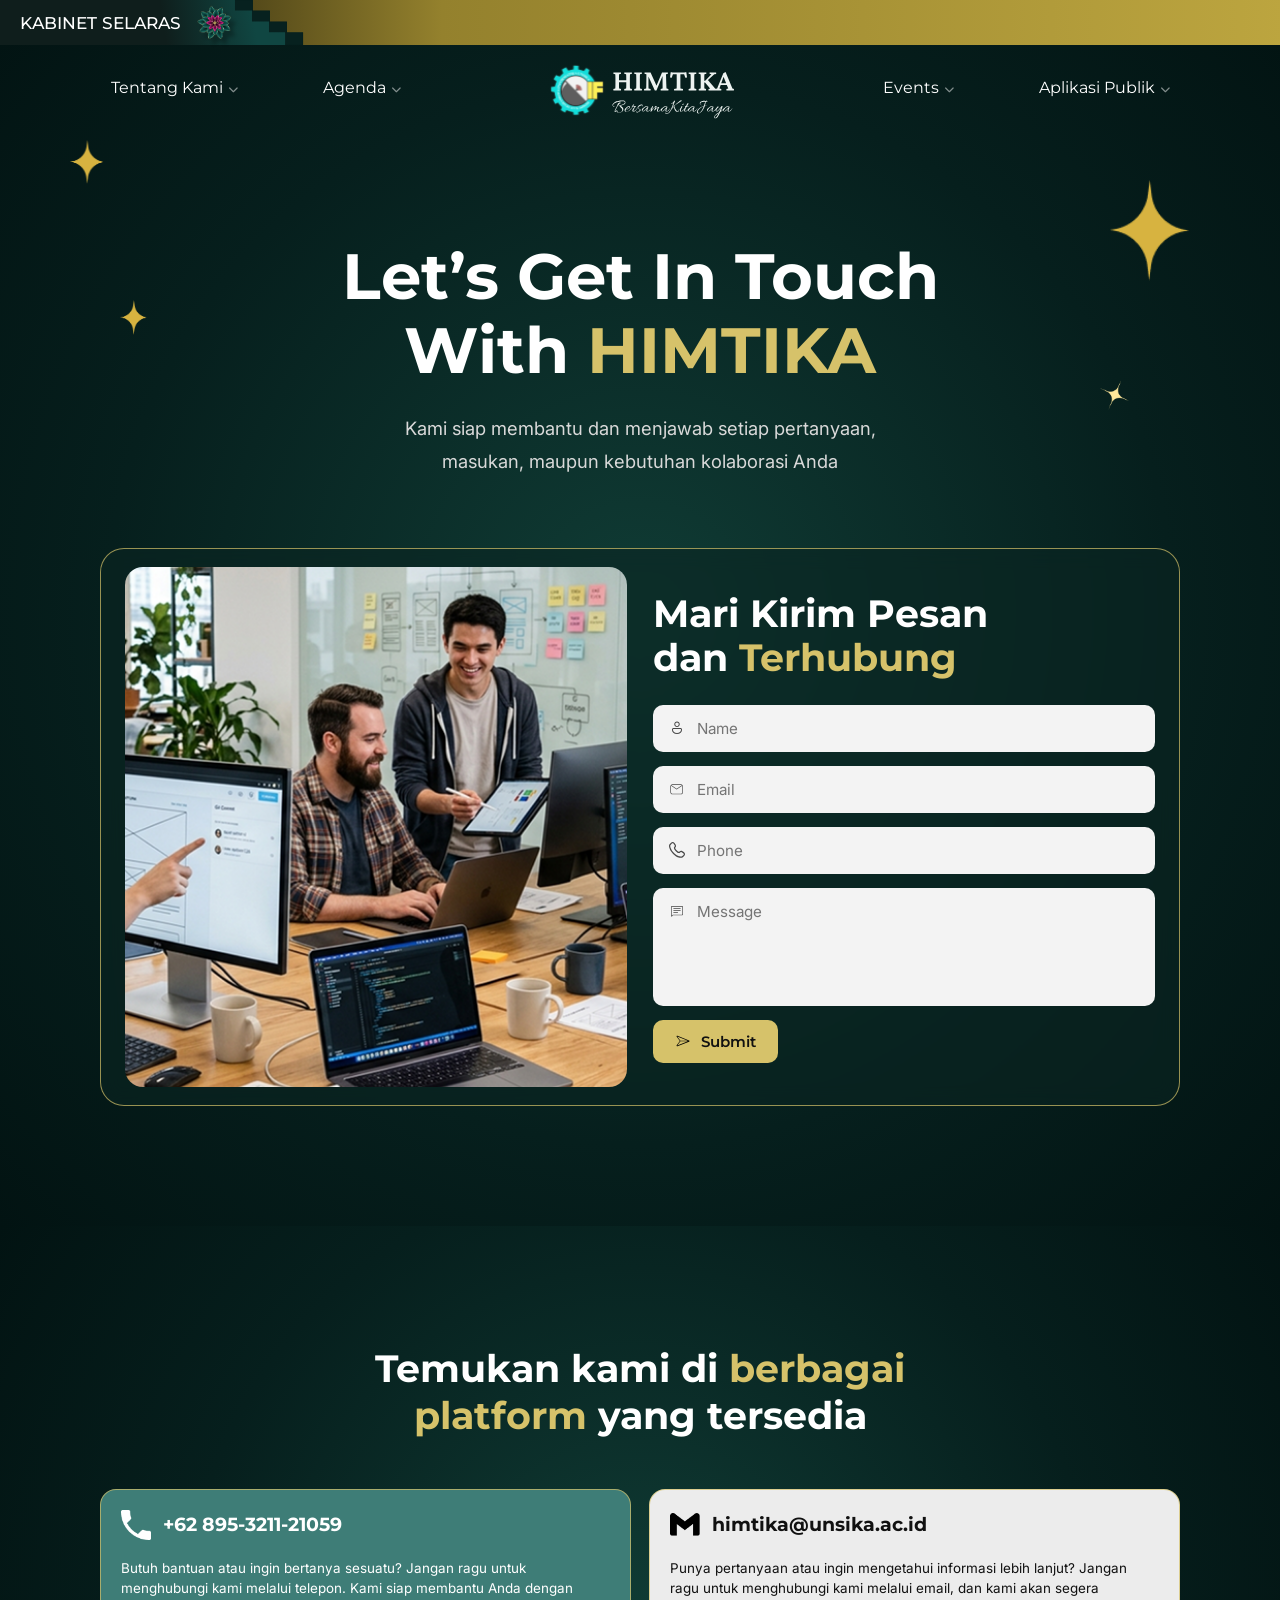
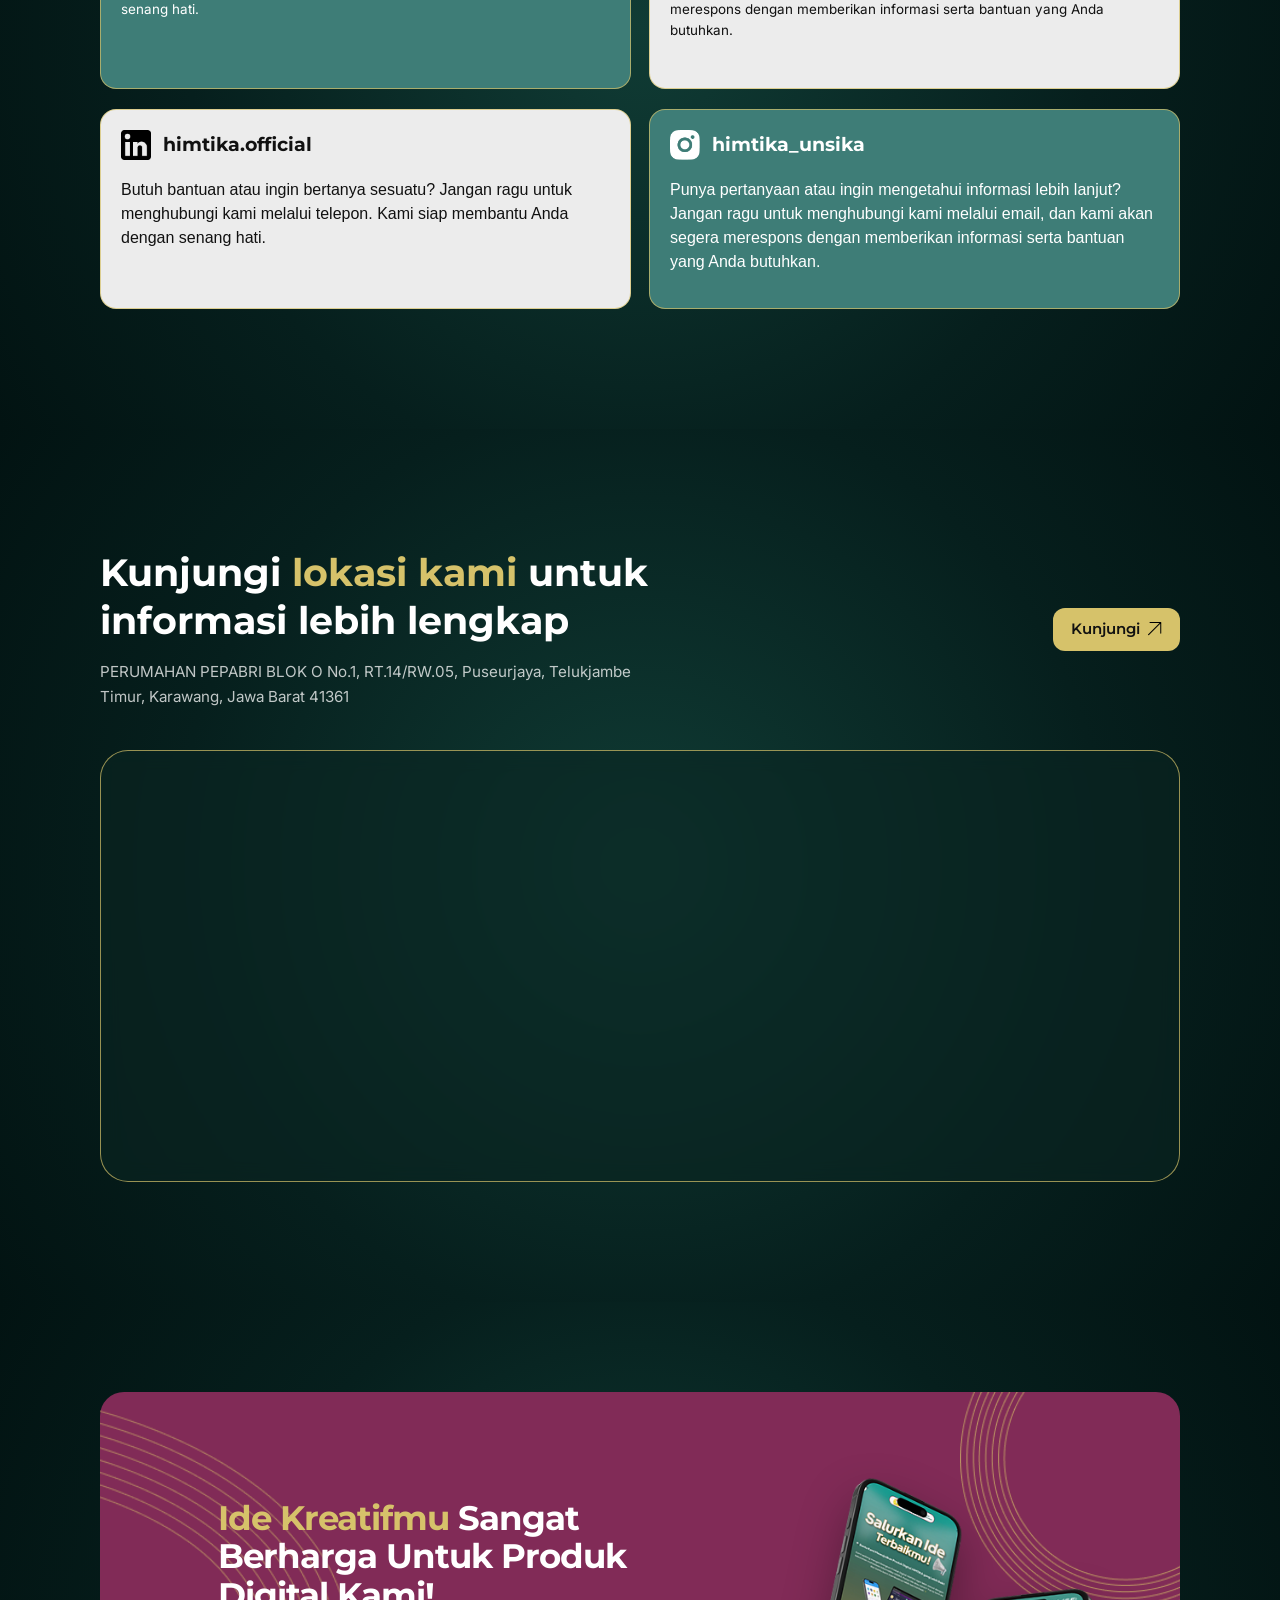
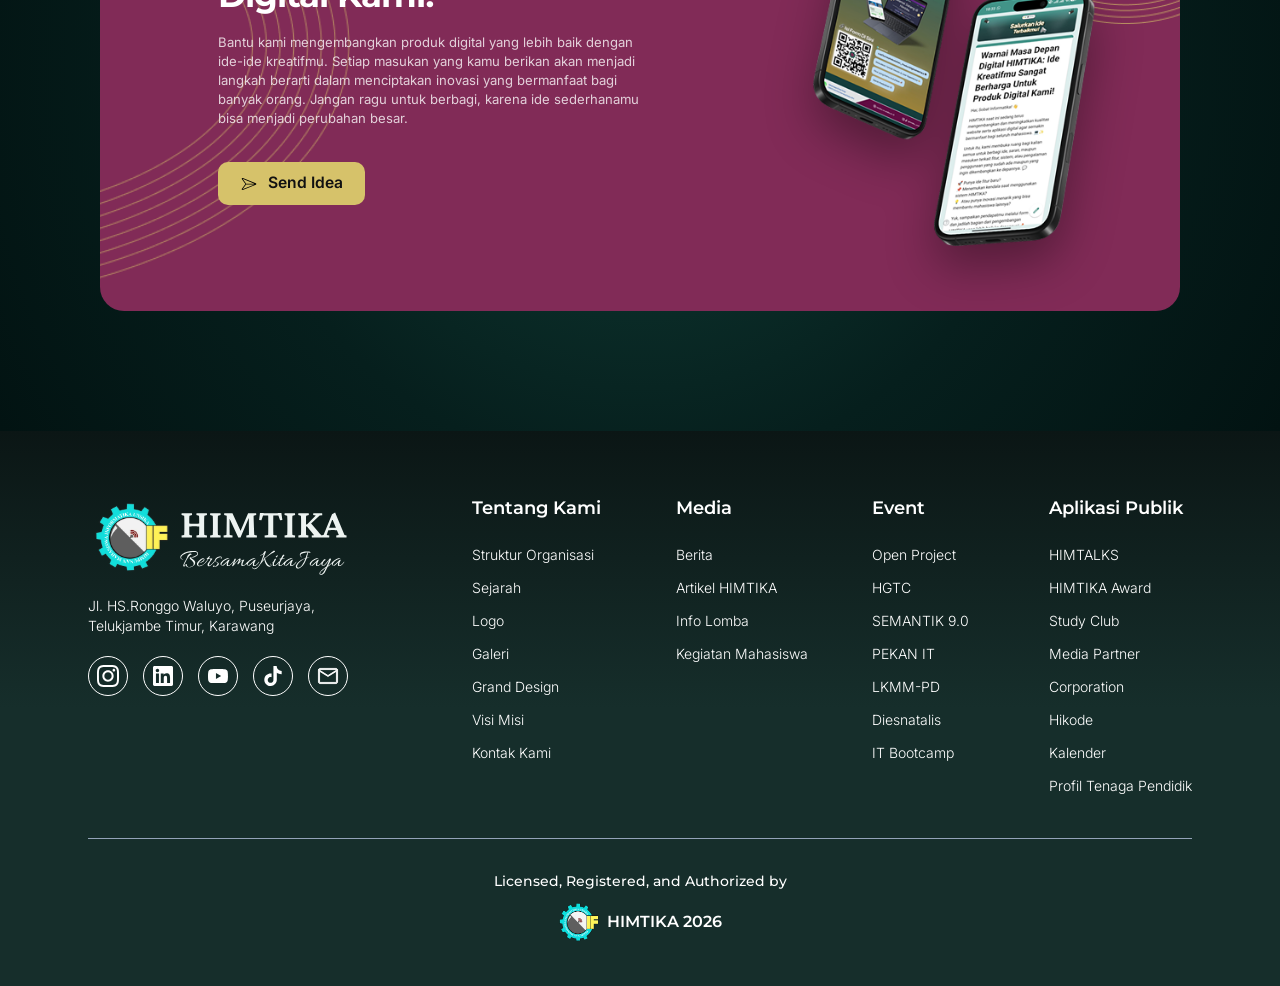
==== index.html @ 1f72ccb8 "take the project from Github Arsya to Github HIMTIKA" ====
<!DOCTYPE html>
<html lang="en">

<head>
    <meta charset="utf-8">
    <title>HIMTIKA - Himpunan Mahasiswa Informatika Unsika</title>

    <meta name="description" content="Rangkaian acara yang diselenggarakan untuk memperingati hari lahirnya HIMTIKA" />
    <meta name="keywords" content="HIMTIKA, Dies Natalis VIII, Himpunan Mahasiswa Informatika, UNSIKA, Informatika" />

    <!-- Stylesheets -->
    <link href="assets/css/style.css" rel="stylesheet">
    <link href="assets/css/responsive.css" rel="stylesheet">
    
    <link rel="stylesheet" href="https://cdnjs.cloudflare.com/ajax/libs/font-awesome/6.0.0-beta3/css/all.min.css">
    <link rel="shortcut icon" href="assets/img/logo/Himtika.png" type="image/x-icon">
    <link rel="icon" href="assets/img/logo/Himtika.png" type="image/x-icon">

    <!-- font -->
  <link rel="preconnect" href="https://fonts.googleapis.com">
  <link rel="preconnect" href="https://fonts.gstatic.com" crossorigin>

  <link href="https://fonts.googleapis.com/css2?family=Inter:wght@400;500;600;700;800&family=Montserrat:wght@600;700;800&display=swap" rel="stylesheet">


    
    <!-- Responsive -->
    <meta http-equiv="X-UA-Compatible" content="IE=edge">
    <meta name="viewport" content="width=device-width, initial-scale=1.0, maximum-scale=1.0, user-scalable=0">
</head>

<body>
    <div class="page-wrapper">
        <!-- Preloader -->
        <div class="preloader">
            <div class="icon"></div>
            <div class="other-icon"></div>
        </div>

        <!-- Main Header -->
        <header class="main-header header-absolute" id="main-header">
            <!-- Header Top -->
            <div class="header-top">
                <!-- Start Live News -->
                <div class="live-news top">
                    <div class="auto-container clearfix">
                        <div class="rectangle">
                            <span class="kabinet-selaras">KABINET SELARAS</span>
                            <img class="rectangle-img" src="assets/img/icon/main-rectangle.svg" alt="Rectangle">
                            <img class="rectangle-shadow" src="assets/img/icon/shadow-rectangle.svg"
                                alt="Shadow Rectangle"></img>
                            <img class="selaras" src="assets/img/logo/selaras.webp" alt="Selaras">
                        </div>
                        <div class="marquee">
                            <span>Nantikan berbagai <a href="https://www.instagram.com/himtika_unsika/"
                                    target="_blank">Events</a> seru HIMTIKA dengan selalu mengikuti akun media sosial
                                dan website kami!</span>
                        </div>
                    </div>
                </div>
                <!-- End Live News -->
            </div>

            <!-- Header Upper -->
            <div class="header-upper">
                <div class="inner-container">
                    <div class="auto-container clearfix">
                        <!--Nav Box-->
                        <div class="nav-outer clearfix">
                            <div class="logo-outer">
                                <a href="index.html">
                                    <img src="assets/img/logo/himtika-header.svg" alt="Logo Himtika"
                                        title="HIMTIKA">
                                </a>
                            </div>
                            <!--Mobile Navigation Toggler-->
                            <div class="mobile-nav-toggler"><span class="icon fas fa-bars"></span></div>

                            <!-- Main Menu -->
                            <nav class="main-menu navbar-expand-md navbar-light">
                                <div class="collapse navbar-collapse show clearfix" id="navbarSupportedContent">
                                    <ul class="navigation clearfix pull-left">
                                        <li class="dropdown">
                                            <a href="#">Tentang Kami<i
                                                    class="fas fa-chevron-down arrow"></i></a>
                                            <ul>
                                                <li>
                                                    <a href="https://himtika.cs.unsika.ac.id/sejarah-himtika/">Sejarah</a>
                                                </li>
                                                <li>
                                                    <a href="https://himtika.cs.unsika.ac.id/logo-himtika/">Logo</a>
                                                </li>
                                                <li>
                                                    <a href="https://himtika.cs.unsika.ac.id/visi-misi/">Visi Misi</a>
                                                </li>
                                                <li>
                                                    <a href="https://himtika.cs.unsika.ac.id/struktur-organisasi/">Struktur Organisasi</a>
                                                </li>
                                                <li>
                                                    <a href="https://himtika.cs.unsika.ac.id/grand-design-himtika-2024">Grand Design HIMTIKA</a>
                                                </li>
                                                <li>
                                                    <a href="https://himtika.cs.unsika.ac.id/galeri-himtika/">Galeri HIMTIKA</a>
                                                </li>
                                                <li>
                                                    <a href="https://himtika.cs.unsika.ac.id/kontak-kami/">Kontak Kami</a>
                                                </li>
                                            </ul>
                                        </li>
                                        <li class="dropdown"><a href="#">Agenda<i
                                                    class="fas fa-chevron-down arrow"></i></a>
                                            <ul class="sub_menu">
                                                <li><a href="https://himtika.cs.unsika.ac.id/himtika-awards/">Himtika
                                                        Awards</a></li>
                                            </ul>
                                        </li>
                                    </ul>

                                    <ul class="navigation pull-right clearfix">
                                        <li class="dropdown"><a href="#">Events<i
                                                    class="fas fa-chevron-down arrow"></i></a>
                                            <ul class="sub_menu">
                                                <li><a href="https://himtika.cs.unsika.ac.id/open-project/">Open
                                                        Project</a></li>
                                                <li><a href="https://himtika.cs.unsika.ac.id/semantik_9/">SEMANTIK</a>
                                                </li>
                                                <li><a href="https://himtika.cs.unsika.ac.id/studyclub-2024/">Study
                                                        Club</a></li>
                                                <li><a href="https://himtika.cs.unsika.ac.id/lkmmpd/">LKMM-PD</a></li>
                                                <li><a href="https://himtika.cs.unsika.ac.id/pekan-it/">Pekan IT</a>
                                                </li>
                                                <li><a
                                                        href="https://himtika.cs.unsika.ac.id/diesnatalis">Diesnatalis</a>
                                                </li>
                                                <li><a href="https://himtika.cs.unsika.ac.id/it-bootcamp/">IT
                                                        Bootcamp</a></li>
                                            </ul>
                                        </li>
                                        <li class="dropdown"><a href="#">Aplikasi Publik<i
                                                    class="fas fa-chevron-down arrow"></i></a>
                                            <ul class="sub_menu">
                                                <li><a href="https://himtalks.vercel.app/himtalks">Himtalks</a></li>
                                                <li><a href="https://himtika.cs.unsika.ac.id/hikode/">Hikode</a></li>
                                                <li><a href="https://himtika.cs.unsika.ac.id/kalendar/">Kalendar</a>
                                                </li>
                                                <li><a
                                                        href="https://himtika.cs.unsika.ac.id/corporation/">Corporation</a>
                                                </li>
                                                <li><a href="https://himtika.cs.unsika.ac.id/dosen/">Profil Tenaga
                                                        Pendidik</a></li>
                                            </ul>
                                        </li>
                                    </ul>
                                </div>
                            </nav>
                            <!-- Main Menu End-->
                        </div>
                    </div>
                </div>
            </div>
            <!--End Header Upper-->

            <!-- Mobile Menu  -->
            <div class="mobile-menu">
                <div class="menu-backdrop"></div>
                <div class="close-btn"><span class="icon fas fa-times" style="font-size: 28px;"></span></div>

                <nav class="menu-box">
                    <div class="nav-logo"><a href="index.html"><img src="assets/img/logo/himtika.png" alt=""
                                title=""></a></div>
                    <div class="menu-outer"></div>
                    <!--Social Links-->
                    <div class="social-links">
                        <ul class="clearfix">
                            <li>
                                <a href="https://www.instagram.com/himtika_unsika/" target="_blank"><i
                                        class="fab fa-instagram"></i></a>
                                <a href="https://www.linkedin.com/company/himtika/" target="_blank"><i
                                        class="fab fa-linkedin"></i></a>
                                <a href="https://www.youtube.com/@himtikaofficial4428" target="_blank"><i
                                        class="fab fa-youtube"></i></a>
                                <a href="https://www.tiktok.com/@himtika_unsika" target="_blank"><i
                                        class="fab fa-tiktok"></i></a>
                                <a href="https://mail.google.com/mail/?view=cm&fs=1&to=himtika@unsika.ac.id" target="_blank"><i
                                        class="fa-regular fa-envelope"></i></a>
                            </li>
                        </ul>
                    </div>
                </nav>
            </div>
            <!-- End Mobile Menu -->
        </header>
        <!-- End Main Header -->

        
<section class="contact-hero">

  <!-- decorative stars -->
  <img src="assets/long.png" class="star star-1" alt="">
  <img src="assets/long.png" class="star star-2" alt="">
  <img src="assets/wide.png" class="star star-3" alt="">
  <img src="assets/long.png" class="star star-4" alt="">

  <div class="auto-container">

    <div class="hero-text">
      <h1>
        Let’s Get In Touch <br>
        With <span>HIMTIKA</span>
      </h1>

      <p>
        Kami siap membantu dan menjawab setiap pertanyaan,<br> masukan, maupun kebutuhan kolaborasi Anda
      </p>
    </div>

    <div class="contact-box">

      <!-- image -->
      <div class="contact-image">
        <img src="assets/contact.png" alt="">
      </div>

      <!-- form -->
      <div class="contact-form">

        <h2>
          Mari Kirim Pesan <br>
          dan <span>Terhubung</span>
        </h2>

        <!-- FORM TETAP SAMA VISUALNYA, CUMA DITAMBAH ID + NAME -->
        <form id="contactForm" method="">

          <div class="input-box">
            <img src="assets/nama.svg" alt="">
            <input type="text" name="username" placeholder="Name">
          </div>

          <div class="input-box">
            <img src="assets/email.svg" alt="">
            <input type="email" name="email" placeholder="Email">
          </div>

          <div class="input-box">
            <img src="assets/phone.svg" alt="">
            <input type="text" name="phone" placeholder="Phone">
          </div>

          <div class="input-box textarea-box">
            <img src="assets/pesan.svg" alt="">
            <textarea name="comment" placeholder="Message"></textarea>
          </div>

          <button type="submit">
            <img src="assets/Pesawat.svg" alt="">
            Submit
          </button>

        </form>

      </div>

    </div>

  </div>
</section>

<!-- ONLY ADD SCRIPT (TIDAK SENTUH UI) -->
<script>
const scriptURL = "https://script.google.com/macros/s/AKfycbw0lP_WzkrDdeBs9kKPfJHXIrBNshVKgrFlRKU0kp48WZoc6UoUYA4YA1CZ3RuFzXOIKA/exec";
const form = document.getElementById("contactForm");

form.addEventListener("submit", e => {
  e.preventDefault();

  console.log("FORM SUBMIT TERPANGGIL");

  fetch(scriptURL, {
    method: "POST",
    body: new FormData(form)
  })
  .then(async (res) => {
    const text = await res.text();
    console.log("RESPON:", text);
    alert("Terkirim 🚀");
    form.reset();
  })
  .catch(err => {
    console.log("ERROR FETCH:", err);
    alert("Gagal 😢 cek console");
  });
});
</script>

<!-- =========================================
     CONTACT PLATFORM SECTION
========================================= -->

<section class="platform-section">

    <div class="auto-container">

        <!-- TITLE -->
        <div class="platform-title">

            <h2>
                Temukan kami di <span>berbagai <br>
                platform</span> yang tersedia
            </h2>

        </div>

        <!-- GRID -->
<div class="platform-grid">

    <!-- CARD 1 -->
<a href="https://wa.me/62895321121059"
   class="platform-link"
   target="_blank">

    <div class="platform-card green-card">

        <div class="platform-header">
            <img src="assets/telp.png" alt="">
            <h3>+62 895-3211-21059</h3>
        </div>

        <p>
            Butuh bantuan atau ingin bertanya sesuatu?
            Jangan ragu untuk menghubungi kami melalui telepon.
            Kami siap membantu Anda dengan senang hati.
        </p>

    </div>

</a>

    <!-- CARD 2 -->
<a href="mailto:himtika@unsika.ac.id"
   class="platform-link">

    <div class="platform-card white-card">

        <div class="platform-header">
            <img src="assets/mail.png" alt="">
            <h3>himtika@unsika.ac.id</h3>
        </div>

        <p>
            Punya pertanyaan atau ingin mengetahui informasi lebih lanjut?
            Jangan ragu untuk menghubungi kami melalui email,
            dan kami akan segera merespons dengan memberikan
            informasi serta bantuan yang Anda butuhkan.
        </p>

    </div>

</a>
</div>
<div class="grid">
    <!-- CARD 3 -->
    <a href="https://www.linkedin.com/company/himtikaofficial/"
       class="platform-link"
       target="_blank">

        <div class="platform-card1 white-card">

            <div class="platform-header">
                <img src="assets/in.png" alt="" class="linkedin-icon">
                <h3>himtika.official</h3>
            </div>

            <p>
                Butuh bantuan atau ingin bertanya sesuatu?
                Jangan ragu untuk menghubungi kami melalui telepon.
                Kami siap membantu Anda dengan senang hati.
            </p>

        </div>

    </a>

    <!-- CARD 4 -->
    <a href="https://www.instagram.com/himtika_unsika?igsh=dmwzbDF4MjlwNHcw"
       class="platform-link"
       target="_blank">

        <div class="platform-card2 green-card">

            <div class="platform-header">
                <img src="assets/ig.png" alt="" class="ig-icon">
                <h3>himtika_unsika</h3>
            </div>

            <p>
                Punya pertanyaan atau ingin mengetahui informasi lebih lanjut?
                Jangan ragu untuk menghubungi kami melalui email,
                dan kami akan segera merespons dengan memberikan
                informasi serta bantuan yang Anda butuhkan.
            </p>

        </div>

    </a>

</div>
    </div>
</section>


<!-- =========================================
     MAP LOCATION SECTION
========================================= -->

<section class="maps-section">
<div class="maps-top">

    <div class="maps-text">

        <h2>
            Kunjungi <span>lokasi kami</span> untuk 
            informasi lebih lengkap
        </h2>

        <p>
            PERUMAHAN PEPABRI BLOK O No.1, RT.14/RW.05,
            Puseurjaya, Telukjambe Timur, Karawang,
            Jawa Barat 41361
        </p>

    </div>

    <a href="https://maps.app.goo.gl/P3UYVWmLbXUGAi846"
       class="maps-button">

        Kunjungi

        <img src="assets/arrow.png" alt="">

    </a>

</div>
 
        <!-- MAP -->
        <div class="card-maps">

            <iframe src="https://www.google.com/maps/embed?pb=!1m18!1m12!1m3!1d3294.279626168863!2d107.29929059999999!3d-6.3255723999999995!2m3!1f0!2f0!3f0!3m2!1i1024!2i768!4f13.1!3m3!1m2!1s0x2e69779e9b1fecad%3A0x5950cd784fba4873!2sPEMDA%2022!5e1!3m2!1sid!2sid!4v1778399836463!5m2!1sid!2sid" 
            width="600" 
            height="450" 
            style="border:0;" 
            allowfullscreen="" 
            loading="lazy" 
            referrerpolicy="no-referrer-when-downgrade">
        </iframe>

        </div>

    </div>

</section>


<!-- IDEA -->
<section class="idea-section">

  <!-- Ornamen kiri -->
  <img src="assets/circle2.png" 
       alt="" 
       class="ornament ornament-left">

  <!-- Ornamen kanan -->
  <img src="assets/circle1.png" 
       alt="" 
       class="ornament ornament-right">

  <div class="container idea-wrapper">

    <!-- Text -->
    <div class="idea-content">

      <h2 class="idea-title">
        <span>Ide Kreatifmu</span> Sangat
        Berharga Untuk
        Produk Digital Kami!
      </h2>

      <p class="idea-desc">
        Bantu kami mengembangkan produk digital yang lebih baik dengan ide-ide kreatifmu. Setiap
        masukan yang kamu berikan akan menjadi langkah berarti dalam menciptakan inovasi yang
        bermanfaat bagi banyak orang. Jangan ragu untuk berbagi, karena ide sederhanamu bisa menjadi
        perubahan besar.
      </p>

      <a href="https://forms.gle/dpkTctir2LRiBc7EA" class="idea-btn">
        <img src="assets/Pesawat.svg" alt="">
        Send Idea
      </a>

    </div>

    <!-- 1 gambar HP -->
    <div class="idea-image">
      <img src="assets/ip.png" alt="Mockup Phone">
    </div>

  </div>
</section>

        <!-- Back To Top Button -->
        <button class="button back-to-top" id="backToTop">
            <svg class="svg" xmlns="http://www.w3.org/2000/svg" height="25px" viewBox="0 -960 960 960" width="25px" fill="#000000">
                <path d="M440-160v-487L216-423l-56-57 320-320 320 320-56 57-224-224v487h-80Z"></path>
            </svg>
        </button>
        <!-- Back To Top Button -->

        <!----Start Footer-->
        <footer class="site-footer">
            <div class="footer-container">
                <div class="footer-main-row">
                    <div class="footer-brand-col">
                        <div class="brand-content">
                            <div class="logo-address-group">
                                <img src="assets/img/logo/himtika-header.svg" alt="Logo Himtika" class="footer-logo" />
                                <p class="footer-address">Jl. HS.Ronggo Waluyo, Puseurjaya, Telukjambe Timur, Karawang</p>
                            </div>
                            <div class="footer-social-wrapper">
                                <a href="https://www.instagram.com/himtalks_?igsh=MW5tYm1iNG9udDB3dA==" target="_blank" class="footer-social-link">
                                    <svg width="22" viewBox="0 0 24 24" fill="currentColor" xmlns="http://www.w3.org/2000/svg"><path d="M12 0C8.74 0 8.333.015 7.053.072 5.775.132 4.905.333 4.14.63c-.789.306-1.459.717-2.126 1.384S.935 3.35.63 4.14C.333 4.905.131 5.775.072 7.053.012 8.333 0 8.74 0 12s.015 3.667.072 4.947c.06 1.277.261 2.148.558 2.913.306.788.717 1.459 1.384 2.126.667.666 1.336 1.079 2.126 1.384.766.296 1.636.499 2.913.558C8.333 23.988 8.74 24 12 24s3.667-.015 4.947-.072c1.277-.06 2.148-.262 2.913-.558.788-.306 1.459-.718 2.126-1.384.666-.667 1.079-1.335 1.384-2.126.296-.765.499-1.636.558-2.913.06-1.28.072-1.687.072-4.947s-.015-3.667-.072-4.947c-.06-1.277-.262-2.149-.558-2.913-.306-.789-.718-1.459-1.384-2.126C21.319 1.347 20.651.935 19.86.63c-.765-.297-1.636-.499-2.913-.558C15.667.012 15.26 0 12 0zm0 2.16c3.203 0 3.585.016 4.85.071 1.17.055 1.805.249 2.227.415.562.217.96.477 1.382.896.419.42.679.819.896 1.381.164.422.36 1.057.413 2.227.057 1.266.07 1.646.07 4.85s-.015 3.585-.074 4.85c-.061 1.17-.256 1.805-.421 2.227-.224.562-.479.96-.899 1.382-.419.419-.824.679-1.38.896-.42.164-1.065.36-2.235.413-1.274.057-1.649.07-4.859.07-3.211 0-3.586-.015-4.859-.074-1.171-.061-1.816-.256-2.236-.421-.569-.224-.96-.479-1.379-.899-.421-.419-.69-.824-.9-1.38-.165-.42-.359-1.065-.42-2.235-.045-1.26-.061-1.649-.061-4.844 0-3.196.016-3.586.061-4.861.061-1.17.255-1.814.42-2.234.21-.57.479-.96.9-1.381.419-.419.81-.689 1.379-.898.42-.166 1.051-.361 2.221-.421 1.275-.045 1.65-.06 4.859-.06l.045.03zm0 3.678c-3.405 0-6.162 2.76-6.162 6.162 0 3.405 2.76 6.162 6.162 6.162 3.405 0 6.162-2.76 6.162-6.162 0-3.405-2.76-6.162-6.162-6.162zM12 16c-2.21 0-4-1.79-4-4s1.79-4 4-4 4 1.79 4 4-1.79 4-4 4zm7.846-10.405c0 .795-.646 1.44-1.44 1.44-.795 0-1.44-.646-1.44-1.44 0-.794.646-1.439 1.44-1.439.793-.001 1.44.645 1.44 1.439z" /></svg>
                                </a>
                                <a href="https://www.linkedin.com/company/himtika/" target="_blank" class="footer-social-link">
                                    <svg width="20" viewBox="0 0 24 24" fill="currentColor" xmlns="http://www.w3.org/2000/svg"><path d="M22.2235 0H1.772C0.792 0 0 0.7735 0 1.73V22.265C0 23.222 0.792 24 1.772 24H22.2235C23.2035 24 24 23.222 24 22.27V1.73C24 0.773 23.203 0 22.2235 0ZM7.12 20.4515H3.558V8.9955H7.1205L7.12 20.4515ZM5.339 7.435C5.06781 7.43546 4.79918 7.38246 4.54849 7.27903C4.29779 7.17559 4.06995 7.02376 3.87798 6.83221C3.686 6.64065 3.53367 6.41314 3.4297 6.16267C3.32572 5.9122 3.27213 5.64369 3.272 5.3725C3.27213 5.10131 3.32572 4.8328 3.4297 4.58233C3.53367 4.33186 3.686 4.10435 3.87798 3.91279C4.06995 3.72124 4.29779 3.56941 4.54849 3.46597C4.79918 3.36254 5.06781 3.30954 5.339 3.31C5.88601 3.31 6.41061 3.5273 6.79741 3.91409C7.1842 4.30089 7.4015 4.82549 7.4015 5.3725C7.4015 5.91951 7.1842 6.44411 6.79741 6.83091C6.41061 7.2177 5.88601 7.435 5.339 7.435ZM20.4515 20.452H16.894V14.883C16.894 13.5565 16.8705 11.8455 15.042 11.8455C13.1905 11.8455 12.9095 13.2935 12.9095 14.789V20.4515H9.356V8.9955H12.769V10.5605H12.8155C13.289 9.6605 14.4515 8.7095 16.181 8.7095C19.786 8.7095 20.4515 11.0815 20.4515 14.1655V20.452Z" /></svg>
                                </a>
                                <a href="https://www.youtube.com/@himtikaofficial4428" target="_blank" class="footer-social-link">
                                    <svg width="20" viewBox="0 0 24 24" fill="currentColor" xmlns="http://www.w3.org/2000/svg"><path d="M23.498 6.186a3.016 3.016 0 0 0-2.122-2.136C19.505 3.545 12 3.545 12 3.545s-7.505 0-9.377.505A3.017 3.017 0 0 0 .502 6.186C0 8.07 0 12 0 12s0 3.93.502 5.814a3.016 3.016 0 0 0 2.122 2.136c1.871.505 9.376.505 9.376.505s7.505 0 9.377-.505a3.015 3.015 0 0 0 2.122-2.136C24 15.93 24 12 24 12s0-3.93-.502-5.814zM9.545 15.568V8.432L15.818 12l-6.273 3.568z" /></svg>
                                </a>
                                <a href="https://www.tiktok.com/@himtika_unsika" target="_blank" class="footer-social-link">
                                    <svg width="20" viewBox="0 0 24 24" fill="currentColor" xmlns="http://www.w3.org/2000/svg"><path d="M12.525.02c1.31-.02 2.61-.01 3.91-.02.08 1.53.63 3.09 1.75 4.17 1.12 1.11 2.7 1.62 4.24 1.79v4.03c-1.44-.05-2.89-.35-4.2-.97-.57-.26-1.1-.59-1.62-.93-.01 2.92.01 5.84-.02 8.75-.08 1.4-.54 2.79-1.35 3.94-1.31 1.92-3.58 3.17-5.91 3.21-1.43.08-2.86-.31-4.08-1.03-2.02-1.19-3.44-3.37-3.65-5.71-.02-.5-.03-1-.01-1.49.18-1.9 1.12-3.72 2.58-4.96 1.66-1.44 3.98-2.13 6.15-1.72.02 1.48-.04 2.96-.04 4.44-.99-.32-2.15-.23-3.02.37-.63.41-1.11 1.04-1.36 1.75-.21.51-.15 1.07-.14 1.61.24 1.64 1.82 3.02 3.5 2.87 1.12-.01 2.19-.66 2.77-1.61.19-.33.4-.67.41-1.06.1-1.79.06-3.57.07-5.36.01-4.03-.01-8.05.02-12.07z" /></svg>
                                </a>
                                <a href="https://mail.google.com/mail/?view=cm&fs=1&to=himtika@unsika.ac.id" target="_blank" class="footer-social-link">
                                    <svg width="24" viewBox="0 0 28 28" fill="currentColor" xmlns="http://www.w3.org/2000/svg"><path d="M4.66626 5.1665H23.3333C24.3403 5.1665 25.1661 5.99247 25.1663 6.99951V20.9995C25.1663 22.0067 24.3404 22.8335 23.3333 22.8335H4.66626C3.65922 22.8333 2.83325 22.0066 2.83325 20.9995V6.99951C2.83342 6.05552 3.55932 5.27085 4.47974 5.17627L4.66626 5.1665ZM23.0686 8.90869L13.9993 14.5767L4.93188 8.90869L4.16626 8.43115V21.4995H23.8333V8.43115L23.0686 8.90869ZM4.40161 7.42432L13.7346 13.2573L14.0002 13.4224L14.2649 13.2573L23.5979 7.42432L25.0764 6.49951H2.9231L4.40161 7.42432Z" fill="currentColor" stroke="currentColor"/></svg>
                                </a>
                            </div>
                        </div>
                    </div>

                    <div class="footer-grid-col">
                        <div class="footer-links-grid">
                            <div class="link-group tentang-kami">
                                <div>
                                    <h3 class="group-title">Tentang Kami</h3>
                                    <ul class="group-list">
                                        <li><a href="https://himtika.cs.unsika.ac.id/struktur-organisasi">Struktur Organisasi</a></li>
                                        <li><a href="https://himtika.cs.unsika.ac.id/sejarah-himtika">Sejarah</a></li>
                                        <li><a href="https://himtika.cs.unsika.ac.id/logo-himtika">Logo</a></li>
                                        <li><a href="https://himtika.cs.unsika.ac.id/galeri-himtika">Galeri</a></li>
                                        <li><a href="https://himtika.cs.unsika.ac.id/grand-design-himtika-2024">Grand Design</a></li>
                                        <li><a href="https://himtika.cs.unsika.ac.id/visi-misi">Visi Misi</a></li>
                                        <li><a href="https://himtika.cs.unsika.ac.id/kontak-kami">Kontak Kami</a></li>
                                    </ul>
                                </div>
                            </div>

                            <div class="link-group align-right-lg media-hp-footer">
                                <div>
                                    <h3 class="group-title">Media</h3>
                                    <ul class="group-list">
                                        <li><a href="https://www.instagram.com/himtika_unsika/" target="_blank">Berita</a></li>
                                        <li><a href="https://www.instagram.com/himtika_unsika/" target="_blank">Artikel HIMTIKA</a></li>
                                        <li><a href="https://www.instagram.com/cnc_himtika/" target="_blank">Info Lomba</a></li>
                                        <li><a href="https://www.instagram.com/himtika_unsika/" target="_blank">Kegiatan Mahasiswa</a></li>
                                    </ul>
                                </div>
                            </div>

                            <div class="link-group align-center-lg">
                                <div>
                                    <h3 class="group-title">Event</h3>
                                    <ul class="group-list">
                                        <li><a href="https://himtika.cs.unsika.ac.id/open-project/" target="_blank">Open Project</a></li>
                                        <li><a href="https://himtika.cs.unsika.ac.id/hgtc/" target="_blank">HGTC</a></li>
                                        <li><a href="https://himtika.cs.unsika.ac.id/semantik_9/" target="_blank">SEMANTIK 9.0</a></li>
                                        <li><a href="https://himtika.cs.unsika.ac.id/pekan-it/" target="_blank">PEKAN IT</a></li>
                                        <li><a href="https://himtika.cs.unsika.ac.id/lkmmpd/" target="_blank">LKMM-PD</a></li>
                                        <li><a href="https://himtika.cs.unsika.ac.id/diesnatalis/" target="_blank">Diesnatalis</a></li>
                                        <li><a href="https://himtika.cs.unsika.ac.id/it-bootcamp/" target="_blank">IT Bootcamp</a></li>
                                    </ul>
                                </div>
                            </div>

                            <div class="link-group align-right-lg aplikasi-publik">
                                <div>
                                    <h3 class="group-title aplikasi-publik">Aplikasi Publik</h3>
                                    <ul class="group-list">
                                        <li><a href="https://himtalks.vercel.app/himtalks" target="_blank">HIMTALKS</a></li>
                                        <li><a href="https://himtika.cs.unsika.ac.id/himtika-awards/" target="_blank">HIMTIKA Award</a></li>
                                        <li><a href="https://himtika.cs.unsika.ac.id/studyclub-2024/" target="_blank">Study Club</a></li>
                                        <li><a href="https://himtika.cs.unsika.ac.id/media-partner/" target="_blank">Media Partner</a></li>
                                        <li><a href="https://himtika.cs.unsika.ac.id/corporation/" target="_blank">Corporation</a></li>
                                        <li><a href="https://himtika.cs.unsika.ac.id/hikode/" target="_blank">Hikode</a></li>
                                        <li><a href="https://himtika.cs.unsika.ac.id/kalender/" target="_blank">Kalender</a></li>
                                        <li><a href="https://himtika.cs.unsika.ac.id/dosen/" target="_blank">Profil Tenaga Pendidik</a></li>
                                    </ul>
                                </div>
                            </div>
                        </div>
                    </div>
                </div>

                <div class="footer-bottom">
                    <p class="copyright-text">Licensed, Registered, and Authorized by</p>
                    <div class="authorized-brand">
                        <img src="assets/img/logo/HIMTIKA.webp" alt="HIMTIKA" class="mini-logo" />
                        <span>HIMTIKA 2026</span>
                    </div>
                </div>
            </div>
        </footer>
        <!-- Footer End -->

    </div>
    <!--End pagewrapper-->
    <script src="assets/js/jquery.js"></script>
    <script src="assets/js/scrollbar.js"></script>
    <script src="assets/js/script.js"></script>
</body>

</html>
---- assets/css/style.css ----
/* @import url('https://fonts.googleapis.com/css?family=Figtree'); */
@import url('https://fonts.googleapis.com/css2?family=Figtree:ital,wght@0,300..900;1,300..900&family=Montserrat:ital,wght@0,100..900;1,100..900&display=swap');
@import url('scrollbar.css');
@import url('animated.css'); /* animasi */

* {
    margin: 0;
    padding: 0;
    box-sizing: border-box; /* Sangat krusial biar padding gak nambah lebar elemen */
	
}
html {
	scroll-behavior: smooth;
	line-height: 1.5; 
    -webkit-text-size-adjust: 100%;
    font-family: sans-serif;
}
body {
	overflow-x: hidden;
	border:none;
	outline:none;
	font-size: 100%;
	line-height: inherit;
}
h1, h2, h3, h4, h5, h6 {
    font-size: inherit;
    font-weight: inherit;
}
p {
    margin: 0; 
    line-height: 1.5; 
}
img, svg {
    display: block;
    vertical-align: middle;
}
a {
    text-decoration: none;
	color: inherit;
}
ul,li{
	list-style:none;
}

::-webkit-scrollbar {
	display: none; /* Hide scrollbar for Chrome, Safari and Opera */
}

.page-wrapper{
	position:relative;
	margin:0 auto;
	width:100%;
	min-width:300px;
	z-index: 9;
	overflow: hidden;
}

.auto-container{
	position:static;
	max-width:1200px;
	padding:0px 15px;
	margin:0 auto;
}

ul,li{
	list-style:none;
	padding:0px;
	margin:0px;	
}

/* Posisi navbar kanan dan kiri */

.pull-right{
	float: right;
}

.pull-left{
	float: left;
}

/* Preloader */

.preloader{ 
	position:fixed; 
	left:0px; 
	top:0px; 
	width:100%; 
	height:100%; 
	z-index:999999; 
	background-color:rgba(0,0,0,0); 
} 

.preloader .icon{ 
	position:fixed; 
	left:0px; 
	top:0px; 
	width:100%; 
	height:100%; 
	z-index:1; 
	background-color:rgba(0,0,0,0); 
	background-position:center center; 
	background-repeat:no-repeat; 
	background-image:url(../img/icon/gear\ full\ 9.svg);

	/* GANTI INI: Pakai Pixel biar anteng pas browser ditarik */
    background-size: 974px auto;

	-webkit-transition: all 200ms ease;
	-moz-transition: all 200ms ease;
	-ms-transition: all 200ms ease;
	-o-transition: all 200ms ease;
	transition: all 200ms ease;
	animation: 2s gearAnimation linear infinite;
} 

.preloader .other-icon{ 
	position:fixed; 
	left:0px; 
	top:0px; 
	width:100%; 
	height:100%; 
	z-index:2; 
	background-color:rgba(0,0,0,0); 
	background-position:center center; 
	background-repeat:no-repeat; 
	background-image:url(../img/icon/rebuild\ tanpa\ gear.svg);
	/* GANTI INI: Pakai Pixel juga biar sinkron */
    background-size: 397px auto;
	-webkit-transition: all 200ms ease;
	-moz-transition: all 200ms ease;
	-ms-transition: all 200ms ease;
	-o-transition: all 200ms ease;
	transition: all 200ms ease;
	margin-left: 34px;
} 

.page-loaded .preloader .icon,
.page-loaded .preloader .other-icon{
	opacity:0; 
}

.preloader:before{
	content:'';
	position:absolute;
	left:0;
	top:0;
	width:100%;
	height:100%;
	background:#ffffff;
	z-index:0; 
	-webkit-transform:translateX(0%);
	-ms-transform:translateX(0%);
	transform:translateX(0%);
	-webkit-transition: all 800ms ease;
	-moz-transition: all 800ms ease;
	-ms-transition: all 800ms ease;
	-o-transition: all 800ms ease;
	transition: all 800ms ease;
}

.page-loaded .preloader:before{
	-webkit-transform:translateX(-101%);
	-ms-transform:translateX(-101%);
	transform:translateX(-101%);
}

.preloader:after{
	content:'';
	position:absolute;
	left:0;
	top:0;
	width:100%;
	height:100%;
	background: linear-gradient(to right, #0F1E1C, #1e3d39);
	z-index:2; 
	-webkit-transform:translateX(101%);
	-ms-transform:translateX(101%);
	transform:translateX(101%);
	-webkit-transition: all 800ms ease;
	-moz-transition: all 800ms ease;
	-ms-transition: all 800ms ease;
	-o-transition: all 800ms ease;
	transition: all 800ms ease;
}

.page-loaded .preloader:after{
	-webkit-transform:translateX(-101%);
	-ms-transform:translateX(-101%);
	transform:translateX(-101%);
}

/* Main Header */

/* State 1: Saat di atas (Sticky & Transparan) */
.header-absolute {
    position: absolute !important;
    background-color: transparent !important;
    box-shadow: none !important;
    top: 0;
}

/* State 2: Saat Melayang (Fixed & Glassy) */
.header-fixed {
    position: fixed !important;
    top: 0;
    background-color: rgba(22, 46, 43, 0.4) !important; /* Warna himtika-dark dengan opacity */
    backdrop-filter: blur(10px);
    -webkit-backdrop-filter: blur(10px);
    box-shadow: 0 4px 30px rgba(0, 0, 0, 0.1);
    border-bottom: 1px solid rgba(255, 255, 255, 0.1);
	box-shadow: 0 4px 8px rgba(0, 0, 0, 1); /* Shadow di bawah header */
}

/* .main-header{
	position: fixed;
	display: block;
	width: 100%;
	z-index: 99999;
	background-color:#252742;
} */
.main-header{
	display: block;
	width: 100%;
	z-index: 99999;
	transition: transform 0.5s ease, opacity 0.5s ease !important;
	
}

.main-header .header-top{
	position: relative;
	transition: opacity 0.3s ease;
}

/* Live News */

.live-news {
    background: linear-gradient(to right, black 0%, #94812d 30%, #c5ad43 100%);
    position: fixed;
    width: 115%;
    height: 45px;
    top: 0;
    left: 0;
}

.live-news .auto-container {
    max-width: 100% !important;
    padding: 0 30px !important;
    margin: 0 !important;
}

.live-news .rectangle {
    position: absolute;
    left: 0;
    top: 0;
    width: 310.5px;
    height: 45px;
    z-index: 2;
    display: flex;
    align-items: center;
    justify-content: center;
	gap: 15px;
    box-shadow: #1C1E32;
}

.live-news .rectangle .rectangle-img {
    width: 100%;
    height: 100%;
    position: absolute;
    top: 0;
    left: -13px;
    z-index: 1;
}

.live-news .rectangle .rectangle-shadow {
    width: 100%;
    height: 100%;
    position: absolute;
    top: 0;
    left: 5px;
    z-index: 0;
}

.live-news .rectangle .kabinet-selaras {
    position: relative;
    z-index: 2;
    color: white;
    font-size: 17px;
    font-weight: 500;
    line-height: 20px;
	font-family: "Montserrat";
}

.live-news .rectangle .selaras {
    position: relative;
    z-index: 2;
    width: 45px;
    height: 45px;
    margin: 10px 50px 0 0;
}

.live-news .marquee {
    width: 100%;
    overflow: hidden;
    white-space: nowrap;
    box-sizing: border-box;
    position: relative;
    z-index: 1;
	
}

.live-news .marquee span {
    display: inline-block;
    padding-left: 100%;
    animation: marquee 20s linear infinite;
    color: white;
    align-content: center;
    line-height: 45px;
    font-size: 16px;
    font-family: "Figtree";
	text-shadow: 2px 2px 2px #000040;
}

.live-news .marquee span a {
    color: white;
    text-decoration: underline;
    font-weight: bold;
}

.live-news .marquee span:hover {
    animation-play-state: paused;
}

.main-header .header-top .top{
	position: relative;
}

/*=== Header Upper ===*/
.header-upper{
	position: relative;
	top: 0;
	/* background-color:#252742; */
	height: 87px;
	left: 0;
    right: 0;
	/* box-shadow: 0 4px 8px rgba(0, 0, 0, 1); Shadow di bawah header */
    transition: top 0.3s ease, opacity 0.3s ease, transform 0.3s ease;
}

.header-upper.sticky {
    top: 0;  /* Header akan berada di atas */
}

.main-header .nav-outer .logo-outer{
	position: absolute;
	left: 50%;
	z-index:2;
	transform: translateX(-50%);
	margin-top: 5px;
}

.main-header .nav-outer{
	display: flex;
	align-items: center;
	justify-content: flex-start;
	gap: 15px;
	position: sticky;
	float: right;
	width:100%;
	z-index:1;
}
/* 
.main-header .nav-outer .logo-header{
	display: inline-block;
	max-width: 200px;
	position: relative;
} */

.main-header .nav-outer .logo-outer img{
	position: relative;
	display: inline-block;
	width: 190px;
	/* height: 200px; */
}

/* Main Menu */

.main-menu{
	position:relative;
	float:left;
	width:90%;
	padding: 7px 0;
	margin: auto;
}

.main-menu .navbar-collapse{
	padding:0px;
	display:block !important;
}

.main-menu .navigation{
	position:relative;
	margin: -3px;
}

.main-menu .navigation > li{
	position:relative;
	float:left;
	z-index:2;
	padding:25px 0px;
	margin-right: 85px;
	-webkit-transition:all 300ms ease;
	-moz-transition:all 300ms ease;
	-ms-transition:all 300ms ease;
	-o-transition:all 300ms ease;
	transition:all 300ms ease;
}

.main-menu .navigation > li:last-child{
	margin-right:0px;
}

.main-menu .navigation > li > a{
	font-family: "Montserrat";
	position:relative;
	display:block;
	text-align:center;
	font-size:16px;
	line-height:28px;
	font-weight:400;
	opacity:1;
	color:white;
	padding: 0px;
	z-index:1;
	-webkit-transition:all 300ms ease;
	-moz-transition:all 300ms ease;
	-ms-transition:all 300ms ease;
	-o-transition:all 300ms ease;
	transition:all 300ms ease;
}

.main-menu .navigation > li:hover > a,
.main-menu .navigation > li.current > a{
	color: #ffffff;
}

.main-menu .navigation > li > ul{
	position:absolute;
	left:0px;
	top:100%;
	width:230px;
	z-index:100; 
	display: block !important;
	opacity: 0;
    visibility: hidden;
	overflow: hidden;

    transform: translateY(30px);
    transition: all 400ms ease; 

	padding: 0px 0px;
	background-color: #ffffff;
	border-top: 2px solid #00978d;
	border-bottom: 2px solid #00978d;
	-moz-transform: translateY(30px);
	-webkit-transform: translateY(30px);
	-ms-transform: translateY(30px);
	-o-transform: translateY(30px);
    transform: translateY(30px);
	-webkit-box-shadow:2px 2px 5px 1px rgba(0,0,0,0.05),-2px 0px 5px 1px rgba(0,0,0,0.05);
	-ms-box-shadow:2px 2px 5px 1px rgba(0,0,0,0.05),-2px 0px 5px 1px rgba(0,0,0,0.05);
	-o-box-shadow:2px 2px 5px 1px rgba(0,0,0,0.05),-2px 0px 5px 1px rgba(0,0,0,0.05);
	-moz-box-shadow:2px 2px 5px 1px rgba(0,0,0,0.05),-2px 0px 5px 1px rgba(0,0,0,0.05);
	box-shadow:2px 2px 5px 1px rgba(0,0,0,0.05),-2px 0px 5px 1px rgba(0,0,0,0.05);
	border-radius: 8px;
}

.main-menu .navigation > li > ul > li{
	position:relative;
	width:100%;
	border-bottom:1px solid rgba(0,0,0,0.10);
}

.main-menu .navigation > li > ul > li:last-child{
	border-bottom:none;	
}

.main-menu .navigation > li > ul > li:before{
	position:absolute;
	content:'';
	left:0px;
	top:0px;
	width:0%;
	height:100%;
	display:block;
	background:#104642;
	transition:all 500ms ease;
	-moz-transition:all 500ms ease;
	-webkit-transition:all 500ms ease;
	-ms-transition:all 500ms ease;
	-o-transition:all 500ms ease;
}

.main-menu .navigation > li > ul > li:hover:before{
	width:100%;
}

.main-menu .navigation li a {
    text-decoration: none;
}

.main-menu .navigation > li > ul > li > a {
	position:relative;
	display:block;
	padding:12px 20px;
	line-height:24px;
	font-weight:500;
	font-size:15px;
	font-family: "Figtree";
	text-decoration: none;
	text-transform:capitalize;
	color:#252525;
	text-align: left;
	transition:all 500ms ease;
	-moz-transition:all 500ms ease;
	-webkit-transition:all 500ms ease;
	-ms-transition:all 500ms ease;
	-o-transition:all 500ms ease;
}

.main-menu .navigation > li > ul > li:hover > a{
	color:#ffffff;
}

.arrow {
    font-size: 10px;
    margin-left: 6px;
    transition: transform 0.3s ease;
	opacity: 0.5;
}

.main-menu .dropdown:hover .arrow {
    transform: rotate(180deg);
	opacity: 1;
}

.main-menu .navigation > li > ul > li.dropdown > a:after{
	font-family: "Figtree";
	content: "\f105";
	position:absolute;
	right:20px;
	top:12px;
	display:block;
	line-height:24px;
	font-size:16px;
	font-weight:800;
	text-align:center;
	z-index:5;	
}

.main-menu .navigation > li > ul > li > ul.from-right{
	left:auto;
	right:0px;	
}

.main-menu .navigation > li > ul > li > ul > li{
	position:relative;
	width:100%;
	border-bottom:1px solid rgba(0,0,0,0.10);
}

.main-menu .navigation > li > ul > li > ul > li:last-child{
	border-bottom:none;	
}

.main-menu .navigation > li > ul > li > ul > li:hover:before{
	width:100%;	
}

.main-menu .navigation > li > ul > li > ul > li:last-child{
	border-bottom:none;	
}

.main-menu .navigation > li > ul > li > ul > li > a{
	position:relative;
	display:block;
	padding:12px 20px;
	line-height:24px;
	font-weight:500;
	font-size:15px;
	font-family: "Figtree";
	text-transform:capitalize;
	color:#252525;
	text-align: left;
	transition:all 500ms ease;
	-moz-transition:all 500ms ease;
	-webkit-transition:all 500ms ease;
	-ms-transition:all 500ms ease;
	-o-transition:all 500ms ease;
}

.main-menu .navigation > li > ul > li > ul > li:hover > a{
	color:#ffffff;
}

.main-menu .navigation .dropdown {
    position: relative;
    display: inline-block;
}

.main-menu .navigation > li.dropdown:hover > ul{
	visibility:visible;
	opacity:1;
	-moz-transform: translateY(0);
	-webkit-transform: translateY(0);
	-ms-transform: translateY(0);
	-o-transform: translateY(0);
    transform: translateY(0);
	transition:all 400ms ease;
	-moz-transition:all 300ms ease;
	-webkit-transition:all 500ms ease;
	-ms-transition:all 300ms ease;
	-o-transition:all 300ms ease;
}

.main-menu .navigation li.dropdown .dropdown-btn{
	position:absolute;
	width:34px;
	height:30px;
	border:1px solid #ffffff;
	text-align:center;
	font-size:16px;
	line-height:26px;
	color:#ffffff;
	cursor:pointer;
	z-index:5;
	display:none;
}

.dropdown-toggle::after{
	display: none;
}

/* Mobile Menu */

.nav-outer .mobile-nav-toggler{
	position: relative;
	float: right;
	font-size: 40px;
	line-height: 50px;
	cursor: pointer;
	color: white;
	display: none;
}

.mobile-menu{
	position: fixed;
	right: 0;
	top: 0;
	width: 300px;
	padding-right:20px;
	max-width:100%;
	height: 100vh; /*diubah dari 100% jadi 100vh*/
	opacity: 0;
	visibility: hidden;
	z-index: 9999999 !important;
}

.mobile-menu .navbar-collapse{
	display:block !important;	
}

.mobile-menu .nav-logo{
	position:relative;
	padding:30px 25px;
	text-align:left;	
}

.mobile-menu-visible{
	overflow: hidden;
}

.mobile-menu-visible .mobile-menu{
	opacity: 1;
	visibility: visible;
}

.mobile-menu .menu-backdrop{
	position: fixed;
	right: 0;
	top: 0;
	width: 100%;
	height: 100vh; /*diubah dari 100% jadi 100vh*/
	z-index: 1;
	background: #162E2B;
	-webkit-transform: translateX(101%);
	-ms-transform: translateX(101%);
	transform: translateX(101%);
	transition: all 900ms ease;
    -moz-transition: all 900ms ease;
    -webkit-transition: all 900ms ease;
    -ms-transition: all 900ms ease;
    -o-transition: all 900ms ease;
}

.mobile-menu-visible .mobile-menu .menu-backdrop{
	opacity: 0.70;
	visibility: visible;
	-webkit-transition:all 0.7s ease;
	-moz-transition:all 0.7s ease;
	-ms-transition:all 0.7s ease;
	-o-transition:all 0.7s ease;
	transition:all 0.7s ease;
	-webkit-transform: translateX(0%);
	-ms-transform: translateX(0%);
	transform: translateX(0%);
}

.mobile-menu .menu-box{
	position: absolute;
	left: 0px;
	top: 0px;
	width: 100%;
	height: 100%;
	max-height: 100%;
	overflow-y: auto;
	background: #162E2B;
	padding: 0px 0px;
	z-index: 5;
	opacity: 0;
	visibility: hidden;
	border-radius: 0px;
	-webkit-transform: translateX(101%);
	-ms-transform: translateX(101%);
	transform: translateX(101%);
}

.mobile-menu-visible .mobile-menu .menu-box{
	opacity: 1;
	visibility: visible;
	-webkit-transition:all 0.7s ease;
	-moz-transition:all 0.7s ease;
	-ms-transition:all 0.7s ease;
	-o-transition:all 0.7s ease;
	transition:all 0.7s ease;
	-webkit-transform: translateX(0%);
	-ms-transform: translateX(0%);
	transform: translateX(0%);
}

.mobile-menu .close-btn{
	position: absolute;
	right: 10px;
	top: 10px;
	line-height: 30px;
	width: 24px;
	text-align: center;
	font-size: 16px;
	color: #ffffff;
	cursor: pointer;
	z-index: 10;
	-webkit-transition:all 0.9s ease;
	-moz-transition:all 0.9s ease;
	-ms-transition:all 0.9s ease;
	-o-transition:all 0.9s ease;
	transition:all 0.9s ease;
}

.mobile-menu-visible .mobile-menu .close-btn{
	-webkit-transform:rotate(360deg);
	-ms-transform:rotate(360deg);
	transform:rotate(360deg);
}

.mobile-menu .close-btn:hover{
	color: black;
	-webkit-transform:rotate(90deg);
	-ms-transform:rotate(90deg);
	transform:rotate(90deg);
	filter: drop-shadow(0px 0px 1px white);
}

.mobile-menu .navigation{
	position: relative;
	display: block;
	width: 100%;
	float: none;
}

.mobile-menu .navigation li{
	position: relative;
	display: block;
	border-top: 1px solid rgba(255,255,255,0.10);
}

.mobile-menu .navigation:last-child{
	border-bottom: 1px solid rgba(255,255,255,0.10);
}

.mobile-menu .navigation li > ul > li:first-child{
	border-top: 1px solid rgba(255,255,255,0.10);
}

.mobile-menu .navigation li > a{
	position: relative;
	display: block;
	line-height: 24px;
	padding: 10px 25px;
	font-size: 15px;
	font-weight: 500;
	font-family: "Figtree";
	text-decoration: none;
	color: #ffffff;
	text-transform: uppercase;
	-webkit-transition: all 500ms ease;
	-moz-transition: all 500ms ease;
	-ms-transition: all 500ms ease;
	-o-transition: all 500ms ease;
	transition: all 500ms ease;	
}

.mobile-menu .navigation li ul li > a{
	font-size: 16px;
	font-family: "Figtree";
	margin-left: 20px;
	text-transform: capitalize;
}

.mobile-menu .navigation li.current > a,
.mobile-menu .navigation li > a:hover{
	color:white;	
}

.mobile-menu .navigation li.current > a:before{
	height:100%;
}

.mobile-menu .navigation li.dropdown .dropdown-btn{
	position:absolute;
	right:6px;
	top:6px;
	width:32px;
	height:32px;
	text-align:center;
	font-size:16px;
	line-height:32px;
	color:#ffffff;
	background:rgba(255,255,255,0.10);
	cursor:pointer;
	border-radius:2px;
	-webkit-transition: all 500ms ease;
	-moz-transition: all 500ms ease;
	-ms-transition: all 500ms ease;
	-o-transition: all 500ms ease;
	transition: all 500ms ease;	
	z-index:5;
}

.mobile-menu .navigation li.dropdown .dropdown-btn.open{
	background:#c5ad43;	
	-webkit-transform:rotate(90deg);
	-ms-transform:rotate(90deg);
	transform:rotate(90deg);	
}

.mobile-menu .navigation li > ul,
.mobile-menu .navigation li > ul > li > ul{
	display: none;
	position: relative; /*tambahan sampai margin untuk animasi out ketika nutup menu mobilenya*/
    width: 100%;
    padding: 0;
    margin: 0;
}

.mobile-menu .social-links{
	position:relative;
	text-align:center;
	padding:30px 25px;
}

.mobile-menu .social-links li{
	position:relative;
	display:inline-block;
	margin:0px 10px 10px;
}

.mobile-menu .social-links li a{
	position:relative;
	line-height:32px;
	font-size:16px;
	color:#ffffff;
	-webkit-transition: all 500ms ease;
	-moz-transition: all 500ms ease;
	-ms-transition: all 500ms ease;
	-o-transition: all 500ms ease;
	transition: all 500ms ease;	
	padding: 8px;
	font-size: 20px;
}

.mobile-menu .social-links li a:hover{
	color: #c5ad43;	
}

/* Middle Section */
.middle-section {
    padding: 400px 20px;
    background-color: #162E2B;
    text-align: center;
}

.middle-section h2 {
    font-size: 2em;
    margin-bottom: 20px;
	color: white;
}

.middle-section p {
    font-size: 1.2em;
    color: white;
}

/* =============== section konten ================ */

.hero-container {
    padding-top: 12em;
    display: flex;
    flex-direction: column;
    justify-content: center;
    align-items: center;
    text-align: center;
    background-color: skyblue;
}

.container {
    justify-content: center;
    align-items: center;
    text-align: center;
}

.ellipse-container{
    display: flex;
    justify-content: center;
    align-items: center;
    text-align: center;
}

.ellipse-container h1 {
    display: flex;
    align-items: center;
    text-align: center;
    justify-content: center;
    font-size: clamp(6.3rem, 2vw, 6.5rem);
    font-weight: normal;
    font-weight: 500;
    text-shadow: 20px 10px 4px #00000040;
    opacity: 0.9;
}

.ellipse{
    display: flex;
    margin-bottom: 30px;
    width: 200px;
    height: 200px;
    background-size: contain;
    background-repeat: no-repeat;
    background-position: center;
}
.ellipse-2{
    display: flex;
    padding-left: 2em;
    margin-top: 30px;
    width: 200px;
    height: 200px;
    background-size: contain;
    background-repeat: no-repeat;
    background-position: center;
}

.himtika-merupakan {
    font-size: clamp(1rem, 2vw, 1.2rem);
    font-weight: 400;
    max-width: 860px;
    text-align: center;
    line-height: 32px;
    color: #ffffff;
    justify-content: center;
    margin: 20px;
}

/* Button */
.frame {
    display: flex;
    align-items: center;
    text-align: center;
    justify-content: center;
    gap: 10px;
    position: relative;
}

.btn {
    color: #ffffff;
    text-decoration: none;
    border-radius: 100px;
    border: #353767;
    background-color: #353767;
    padding: 0.6em 1em;
    font-family: "Figtree";
    font-style: normal;
    font-size: clamp(1rem, 2vw, 1.5rem);
    cursor: pointer;
    font-weight: 400;
    position: relative;
    transition: all 1s;
    overflow: hidden;
    z-index: 1;
  }
  
  .btn:hover {
    color: #ffffff;
  }
  
  .btn::before {
    content: "";
    position: absolute;
    height: 100%;
    width: 0%;
    top: 0;
    left: -40px;
    transform: skewX(45deg);
    background-color: #1C1E32;
    z-index: -1;
    transition: all 1s;
  }
  
  .btn:hover::before {
    width: 160%;
  }

.frame .text-wrapper {
    position: relative;
    font-family: "Figtree", Helvetica;
    font-weight: 400;
    color: #ffffff;
    font-size: clamp(1rem, 2vw, 1.28rem);
    font-style: normal;
  }

.frame .overlap-group {
    display: flex;
    justify-content: center;
}

.figure {
    width: 40px;
    height: 40px;
    margin: auto;
    border-radius: 90px;
    border: 2px solid;
    border-color: #00aee2;
    background-image: url('/assets/image/figure.jpg');
    background-size: cover;
    background-position: 50% 50%;
}
.figure-2 {
    width: 40px;
    height: 40px;
    margin: auto;
    margin-left: -15px;
    border-radius: 90px;
    border: 2px solid;
    border-color: #00aee2;
    background-image: url('/assets/image/figure2.jpg');
    background-size: cover;
    background-position: 50% 50%;
}
.figure-3 {
    width: 44px;
    height: 44px;
    margin: auto;
    margin-left: -12px;
    border-radius: 90px;
    border: 2px solid;
    border-color: #00aee2;
    background-image: url('/assets/image/figure3.jpg');
    background-size: cover;
    background-position: 50% 50%;
}

.text-wrapper-2 {
    display: flex;
    font-size: clamp(1rem, 2vw, 1.28rem);
    font-weight:400;
    color: #fffb00;
}

.text-wrapper-3 {
    display: flex;
    font-size: clamp(1rem, 2vw, 1.05rem);
    color: #ffffff;
}

/* Mark text */
.mark-container {
    display: flex;
    position: relative;
    text-align: center;
    justify-content: center;
    flex-wrap: wrap;
    gap: 10px;
}

.mark-container .mark{
    font-size: clamp(1rem, 2vw, 1.28rem);
    padding: 1em;
    color: #ffffff;
    min-width: 60px;
}

.span {
    font-weight: bold;
    color: #b3ff00;
}


/* ================= Section event-yang-diadakan ================= */
.section-event {
    display: flex;
    text-align: center;
    align-items: center;
    justify-content: center;
    flex-wrap: wrap;
    background-color: #252742;
}
.event-yang-diadakan {
    margin: 40px;
    flex-direction: column;
    justify-content: center;
    align-items: center;
    text-align: center;
}
  
.event-yang-diadakan h1 {
    position: relative;
    font-family: "Figtree", Helvetica;
    font-size: clamp(2.56rem, 2vw, 2.56rem);
    font-weight: 500;
    font-style: normal;
    color: #ffffff;
    text-align: center;
    text-shadow: 0px 4px 4px #00000040;
    letter-spacing: -0.800000011920929px;
    line-height: 44px;
    margin: 40px;
    white-space: nowrap;
}

.event-yang-diadakan .frame {
    background-color: #1c1e32;
    padding: 4em 12em;
    border-radius: 80px;
    overflow: hidden;
    box-shadow: 8px 9px 4px #00000099;
    margin-bottom: 60px;
}

.paragraph {
    display: flex;
    text-align: center;
    justify-content: center;
    font-size: clamp(1.90rem, 2vw, 1.90rem);
    max-width: 800px;
    gap: 30px;
    flex-wrap: wrap;
} 
.paragraph p:hover {
  cursor: pointer;
  color: #653384;
  transition: color 0.3s ease-in-out;
}
/* ================ Section sapaan kahim-wahim event ================= */
.sapaan-kahim-wahim {
    position: relative;
    width: 100%;
    display: flex;
    justify-content: center;
    align-items: center;
    text-align: center;
    padding-top: 50px;
}

.sapaan-container {
    display: flex;
    flex-wrap: wrap;
    align-items: center;
    width: 100%;
    max-width: 1350px;
    position: relative;
}

.sapaan-text {
    flex: 1;
    max-width: 45%;
    padding-left: 60px;
    text-align: left;
    margin-bottom: 60px;
}
.sapaan-text h1 {
    font-size: clamp(3.8rem, 2vw, 4rem);
    
}

.sapaan-text p {
    font-size: clamp(1rem, 2vw, 1.4rem);
    padding-bottom: 20px;
    padding-top: 35px;
}

.btn-sapaan {
    color: #ffffff;
    text-decoration: none;
    border-radius: 99px;
    border: #353767;
    background-color: #353767;
    padding: 0.6em 1em;
    font-family: "Figtree";
    font-style: normal;
    font-size: clamp(1rem, 2vw, 1.5rem);
    cursor: pointer;
    font-weight: 400;
    position: relative;
    transition: all 1s;
    overflow: hidden;
    z-index: 1;
  }
  
  .btn-sapaan:hover {
    color: #ffffff;
  }
  
  .btn-sapaan::before {
    content: "";
    position: absolute;
    height: 100%;
    width: 0%;
    top: 0;
    left: -40px;
    transform: skewX(45deg);
    background-color: #1C1E32;
    z-index: -1;
    transition: all 1s;
  }
  
  .btn-sapaan:hover::before {
    width: 160%;
  }

.sapaan-image {
    flex: 1;
    max-width: 60%;
    display: flex;
    justify-content: right;
}

.sapaan-image img {
    max-width: 100%;
    height: auto;
}

.sapaan-overlay {
  position: absolute;
  width: 100%;
  height: 35%;
  bottom: 0;
  background: linear-gradient(
    to bottom,
    hsla(236, 33%, 30%, 0) 0%,  
    hsla(236, 33%, 18%, 0.7) 60%,
    hsla(240, 27%, 15%, 0.9) 100% 
  );
  z-index: 10;
  pointer-events: none;
}
/* =============== section konten ================ */

/* =============== back to top button ================ */
.back-to-top {
    /* Positioning */
    position: fixed !important;
    bottom: 50px; /* Jarak dari bawah */
    right: 40px;  /* Jarak dari kanan */
    z-index: 999; /* Pastikan di atas elemen lain */
    
    /* Animation State (Default: Ngumpet) */
    opacity: 0;
    visibility: hidden;
    transition: all 0.5s ease;
    
    /* Reset gaya bawaan (jika ada) */
    display: flex;
}

/* State pas dimunculin via JS */
.back-to-top.show {
    opacity: 1;
    visibility: visible;
}

/* --- Sisanya pake kodingan Uiverse lo --- */
.button {
    height: 50px;
    width: 50px;
    cursor: pointer;
    padding: 10px;
    border-radius: 50%;
    background-color: #D6C26A;
    border: 2px solid #F0EDDB;
    box-shadow: inset 0 0 10px rgba(0, 0, 0, 0.2);
    justify-content: center;
    align-items: center;
}

.button::after {
    content: "Top";
    position: absolute;
    width: auto;
    background-color: white;
    font-size: 1em;
    padding: 10px 15px;
    border-radius: 25px;
    top: -50px;
    box-shadow: 0 0 5px rgba(0, 0, 0, 0.1);
    transition: all 0.5s;
    transform: scale(0);
}
.svg {
	transition: all 0.5s;
}
.button:hover {
	transform: translateY(-3px);
	background-color: #94812d;
}
.button:hover .svg {
	fill: white;
	transform: scale(1.2);
}
.button:hover::after {
	transform: scale(1);
}
.button:active {
	transform: translateY(2px);
}
/* =============== back to top button ================ */

/* =============== section Footer ================ */
.site-footer {
		/* Gradasi oklch identik */
		background: linear-gradient(180deg, #0B1615 0%, #162E2B 50%, #162E2B 100%);
		padding: 36px 40px 32px 40px;
		color: white;
		transition: all 0.5s ease;
	}

	.footer-container {
		max-width: 1440px;
		margin: 0 auto;
	}

	.footer-main-row {
		display: flex;
		flex-direction: column;
		margin-top: 16px;
	}

	/* --- BRAND COLUMN --- */
	.footer-brand-col {
		width: 100%;
		margin-bottom: 32px;
		margin-top: 20px;
	}

	.brand-content {
		display: flex;
		flex-direction: column;
		align-items: center;
    gap: 20px;
	}

	.logo-address-group {
		display: flex;
		flex-direction: column;
		align-items: center;
		gap: 16px;
		font-family: 'Inter', sans-serif;
	}

	.footer-logo {
		width: 240px; /* w-60 */
		user-select: none;
	}

	.footer-address {
		text-align: center;
		font-size: 14px;
		font-weight: 300;
		line-height: 1.25rem;
		max-width: 280px;
	}

	.footer-social-wrapper {
		display: flex;
		justify-content: space-between;
		align-items: center;
		width: 100%;
		max-width: 260px; /* max-w-65 */
		margin-bottom: 20px;
	}

	.footer-social-link {
		width: 40px;
		height: 40px;
		border-radius: 50%;
		border: 1px solid white;
		display: flex;
		justify-content: center;
		align-items: center;
		color: white;
		transition: all 0.3s ease;
		text-decoration: none;
	}

	.footer-social-link:hover {
		background-color: white;
		color: #2a5550;
		border-color: transparent;
	}

	/* --- LINKS GRID COLUMN --- */
	.footer-grid-col {
		width: 100%;
	}

	.footer-links-grid {
		display: grid;
		grid-template-columns: repeat(2, 1fr); /* Grid default mobile */
		gap: 32px;
	}

	.align-center-lg { 
		display: flex;
	}

	.tentang-kami {
		display: flex; justify-content: center; 
	}
	
	.align-right-lg { 
		display: flex; justify-content: center; 
	}

	.group-title {
		font-family: 'Montserrat', sans-serif;
		font-size: 14px;
		font-weight: 500;
		margin-bottom: 10px;
	}

	.group-list {
		list-style: none;
		padding: 0;
		font-family: 'Inter', sans-serif;
	}

	.group-list li a {
		display: inline-block;
		color: white;
		text-decoration: none;
		font-size: 12px;
		font-weight: 300;
		margin-bottom: 2px;
		transition: all 0.5s ease;
		transform-origin: left;
		-webkit-font-smoothing: antialiased;
	}

	.group-list li a:hover {
		transform: scale(1.25);
		color: #c5ad43;
	}

	/* --- FOOTER BOTTOM --- */
	.footer-bottom {
    display: flex;
    flex-direction: column;
    gap: 20px;
		margin-top: 32px;
		padding-top: 24px;
		border-top: 1px solid #94a3b8; /* border-slate-400 */
		text-align: center;
	}

	.copyright-text {
		font-family: 'Montserrat', sans-serif;
		font-size: 12px;
		font-weight: 400;
	}

	.authorized-brand {
		font-family: 'Montserrat', sans-serif;
		display: flex;
		justify-content: center;
		align-items: center;
		gap: 8px;
		font-weight: 600;
	}

  .mini-logo { width: 40px; height: 40px; }

	/* --- RESPONSIVE BREAKPOINTS (IDENTIK TAILWIND) --- */

	@media (max-width: 640px) {
		/* .align-right-lg { 
			display: flex; justify-content: end; 
		} */
	}

	/* SM (640px) */
	@media (min-width: 640px) {
		.aplikasi-publik {
			display: flex; justify-content: start;
		}
		.align-center-lg { 
			display: flex; justify-content: end; 
		}
		.site-footer { padding-left: 64px; padding-right: 64px; }
		.footer-logo { width: 260px; }
		.footer-links-grid { grid-template-columns: repeat(3, 1fr); }
		.group-title { font-size: 16px; }
		.group-list li a { font-size: 14px; }
		.copyright-text { font-size: 14px; font-weight: 500; }
	}

	/* MD (768px) */
	@media (min-width: 768px) {
		.align-center-lg { 
			display: flex; justify-content: end; 
		}
		.align-right-lg { 
			display: flex; justify-content: start; 
		}
		.group-title { font-size: 18px; font-weight: 600; margin-bottom: 20px; }
		.group-list li a { font-size: 14px; margin-bottom: 10px; }
	}

	/* LG (1024px) */
	@media (min-width: 1024px) {
		.site-footer { padding-top: 48px; padding-bottom: 44px; padding-left: 80px; padding-right: 80px; }
		.footer-main-row { flex-direction: row; justify-content: space-between; }
		
		.footer-brand-col { width: 33.33%; margin-top: 0; }
		.brand-content { align-items: flex-start; }
		.logo-address-group { align-items: flex-start; }
		.footer-address { text-align: left; }
		
		.footer-grid-col { width: 66.66%; }
		.footer-links-grid { grid-template-columns: repeat(4, 1fr); }
		
		.align-center-lg { display: flex; justify-content: center; }
		.align-right-lg { display: flex; justify-content: end; }
		
		.footer-bottom { padding-top: 32px; gap: 10px; }
		.mini-logo { width: 40px; height: 40px; }
	}

	/* XL (1280px) */
	@media (min-width: 1280px) {
		.site-footer { padding-left: 88px; padding-right: 88px; }
	}


/* =========================================
   CONTACT HERO
========================================= */

.contact-hero{
    position: relative;
    overflow: hidden;

    padding: 240px 0 120px;

    background:
    radial-gradient(circle at center,
    #103c35 0%,
    #061f1d 60%,
    #021312 100%);
}

/* =========================================
   HERO TEXT
========================================= */

.hero-text{
    text-align: center;
    margin-bottom: 70px;
}

.hero-text h1{
    font-family: "Montserrat";

    font-size: clamp(2.8rem, 5vw, 4.5rem);
    font-weight: 700;
    line-height: 1.15;

    color: white;

    margin-bottom: 25px;
}

.hero-text h1 span{
    color: #D6C26A;
}

.hero-text p{
    font-family: "Inter";

    max-width: 760px;
    margin: auto;

    color: #d9d9d9;

    font-size: clamp(1rem, 2vw, 1.15rem);
    line-height: 1.8;
}

/* =========================================
   CONTACT BOX
========================================= */

.contact-box{
    position: relative;

    display: flex;
    align-items: center;
    gap: 26px;

    padding: 18px 24px;

    max-width: 1080px;
    margin: 0 auto;

    border: 1px solid rgba(214, 194, 106, 0.7);
    border-radius: 24px;

    background: rgba(10, 37, 34, 0.6);

    backdrop-filter: blur(10px);
    -webkit-backdrop-filter: blur(10px);
}

/* =========================================
   IMAGE
========================================= */

.contact-image{
    flex: 1;
}

.contact-image img{
    width: 100%;

    /* =========================
       DIUBAH
       jangan terlalu tinggi
    ========================= */
    max-height: 520px;

    border-radius: 18px;

    object-fit: cover;
}

/* =========================================
   FORM
========================================= */

.contact-form{
    flex: 1;
}

.contact-form h2{
    font-family: "Montserrat";

    /* =========================
       DIUBAH
       title diperkecil
    ========================= */
    font-size: clamp(1.8rem, 3vw, 2.8rem);

    font-weight: 700;

    line-height: 1.15;

    color: white;

    /* =========================
       DIUBAH
       spacing bawah dikurang
    ========================= */
    margin-bottom: 24px;
}

.contact-form h2 span{
    color: #D6C26A;
}

/* =========================================
   FORM INPUT
========================================= */

form{
    display: flex;
    flex-direction: column;

    /* =========================
       DIUBAH
       gap diperkecil
    ========================= */
    gap: 14px;
}

.input-box{
    display: flex;
    align-items: center;
    gap: 12px;

    background: #f3f3f3;

    border-radius: 10px;

    padding: 0 16px;
}

.input-box img{
    width: 16px;
    height: 16px;

    object-fit: contain;

    opacity: 0.7;
}

/* INPUT */

.input-box input{
    width: 100%;

    border: none;
    outline: none;

    background: transparent;

    font-family: "Inter";

    font-size: .95rem;
    color: #222;

    /* =========================
       DIUBAH
       padding diperkecil
    ========================= */
    padding: 14px 0;
}

/* TEXTAREA */

.input-box textarea{
    width: 100%;

    border: none;
    outline: none;

    background: transparent;

    font-family: "Inter";

    font-size: .95rem;
    color: #222;

    /* =========================
       DIUBAH
       textarea dipendekin
    ========================= */
    min-height: 90px;

    resize: none;
}

/* FIX MESSAGE BOX */

.textarea-box{
    align-items: flex-start;

    padding: 14px 16px;
}

.textarea-box img{
    margin-top: 2px;
}

.textarea-box textarea{
    padding: 0;
}

/* =========================================
   BUTTON
========================================= */

.contact-form button{
    width: fit-content;

    display: flex;
    align-items: center;
    gap: 10px;

    border: none;
    border-radius: 10px;

    /* =========================
       DIUBAH
       button lebih compact
    ========================= */
    padding: 12px 22px;

    background: #D6C26A;

    font-family: "Montserrat";
    font-size: .95rem;
    font-weight: 600;

    color: #111;

    cursor: pointer;

    transition: 0.3s ease;
}

.contact-form button img{
    width: 16px;
}

.contact-form button:hover{
    transform: translateY(-3px);
    background: #e3cf76;
}
/* =========================================
   STARS
========================================= */

.star{
    position: absolute;

    pointer-events: none;

    animation: floating 4s ease-in-out infinite;

    z-index: 1;
}

/* kiri atas */
.star-1{
    top: 140px;
    left: 70px;

    width: 35px;
}

/* kanan atas besar */
.star-2{
    top: 180px;
    right: 90px;

    width: 80px;
}

/* kanan tengah */
.star-3{
    top: 380px;
    right: 150px;

    width: 30px;
}

/* kiri tengah */
.star-4{
    top: 300px;
    left: 120px;

    width: 28px;
}

@keyframes floating{

    0%{
        transform: translateY(0px);
    }

    50%{
        transform: translateY(-10px);
    }

    100%{
        transform: translateY(0px);
    }

}

/* =========================================
   RESPONSIVE
========================================= */

@media (max-width: 991px){

    .contact-box{
        flex-direction: column;
    }

    .contact-form{
        width: 100%;
    }

    .contact-image{
        width: 100%;
    }

}

@media (max-width: 768px){

    .contact-hero{
        padding: 180px 0 90px;
    }

    .contact-box{
        padding: 20px;
        gap: 30px;
    }

    .hero-text{
        margin-bottom: 40px;
    }

    .star{
        opacity: 0.5;
    }

    .star-1{
        top: 120px;
        left: 20px;

        width: 22px;
    }

    .star-2{
        top: 150px;
        right: 20px;

        width: 50px;
    }

    .star-3{
        top: 320px;
        right: 30px;

        width: 20px;
    }

    .star-4{
        top: 260px;
        left: 30px;

        width: 18px;
    }

}
/* =========================================
   PLATFORM SECTION
========================================= */

.platform-section{
    position: relative;
    overflow: hidden;

    padding: 120px 0;

    background:
    radial-gradient(circle at center,
    #103c35 0%,
    #061f1d 60%,
    #021312 100%);
}

/* =========================================
   TITLE
========================================= */

.platform-title{
    text-align: center;

    /* =========================
       DIUBAH
       spacing bawah diperkecil
    ========================= */
    margin-bottom: 50px;
}

.platform-title h2{
    font-family: "Montserrat", sans-serif;

    /* =========================
       DIUBAH
       title section diperkecil
    ========================= */
    font-size: clamp(1.9rem, 3vw, 3.2rem);

    font-weight: 700;

    line-height: 1.2;

    color: white;
}

.platform-title h2 span{
    color: #D6C26A;
}

/* =========================================
   GRID
========================================= */

.platform-grid{
    max-width: 1080px;
    margin: 0 auto;

    display: grid;
    grid-template-columns: repeat(2, 1fr);

    gap: 18px;
}

.grid{
    max-width: 1080px;
    margin: 0 auto;

    display: grid;
    grid-template-columns: repeat(2, 1fr);

    gap: 18px;

    /* CARD BAWAH NAIK */
    margin-top: 20px;
}
/* =========================================
   CARD
========================================= */

.platform-card,
.platform-card1,
.platform-card2{

    padding: 20px;

    border-radius: 16px;

    border: 1px solid rgba(214, 194, 106, 0.7);

    transition: 0.3s ease;

    cursor: pointer;

    min-height: 200px;

    display: flex;
    flex-direction: column;
}

/* =========================================
   PLATFORM LINK
========================================= */

.platform-link{
    text-decoration: none;

    color: inherit;

    display: block;
}

/* =========================================
   CLICK EFFECT
========================================= */


.platform-link:hover .platform-card{
    transform: translateY(-5px);
}

/* =========================================
   CARD COLORS
========================================= */

.green-card{
    background: #3E7D77;
}

.white-card{
    background: #ECECEC;
}

/* =========================================
   HEADER
========================================= */

.platform-header{
    display: flex;
    align-items: center;
    gap: 12px;

    /* =========================
       DIUBAH
       spacing bawah diperkecil
    ========================= */
    margin-bottom: 18px;
}

.platform-header img{

    /* =========================
       DIUBAH
       icon diperkecil
    ========================= */
    width: 30px;
    height: 30px;

    object-fit: contain;
}

.platform-header h3{
    font-family: "Montserrat", sans-serif;

    /* =========================
       DIUBAH
       title diperkecil
    ========================= */
    font-size: clamp(1rem, 1.5vw, 1.4rem);

    font-weight: 700;

    line-height: 1.2;
}

/* =========================================
   TEXT COLOR
========================================= */

.green-card h3,
.green-card p{
    color: white;
}

.white-card h3,
.white-card p{
    color: #111;
}

/* =========================================
   DESCRIPTION
========================================= */

.platform-card p{
    font-family: "Inter", sans-serif;

    /* =========================
       DIUBAH
       text diperkecil
    ========================= */
    font-size: 0.84rem;

    font-weight: 400;

    /* =========================
       DIUBAH
       line-height diperkecil
    ========================= */
    line-height: 1.55;
}

/* =========================================
   RESPONSIVE
========================================= */

@media (max-width: 991px){

    .platform-grid{
        grid-template-columns: 1fr;
        gap: 20px;
    }

    .grid{
        grid-template-columns: 1fr;

        /* JARAK CARD 2 & 3 */
        margin-top: 20px;

        gap: 20px;
    }

    /* MOBILE COLOR FIX */

    .grid .white-card{
        background: #3E7D77;
    }

    .grid .white-card h3,
    .grid .white-card p{
        color: white;
    }

    .grid .green-card{
        background: #ECECEC;
    }

    .grid .green-card h3,
    .grid .green-card p{
        color: #111;
    }
.linkedin-icon{
    filter: brightness(0) invert(1);
}

/* IG HITAM */

.ig-icon{
    filter: brightness(0);
}

}

@media (max-width: 768px){

    .platform-section{
        padding: 90px 14px;
    }

    .platform-title{

        /* =========================
           DIUBAH
           spacing mobile
        ========================= */
        margin-bottom: 35px;
    }

    .platform-card{

        /* =========================
           DIUBAH
           padding mobile
        ========================= */
        padding: 18px;
    }

    .platform-header h3{

        /* =========================
           DIUBAH
           title mobile
        ========================= */
        font-size: 1.05rem;
    }

    .platform-card p{

        /* =========================
           DIUBAH
           desc mobile
        ========================= */
        font-size: .8rem;
    }

}
/* =========================================
   MAPS SECTION
========================================= */

.maps-section{
    position: relative;
    overflow: hidden;

    padding: 120px 0;

    background:
    radial-gradient(circle at center,
    #103c35 0%,
    #061f1d 60%,
    #021312 100%);
}

/* =========================================
   TOP
========================================= */

.maps-top{
    max-width: 1080px;

    margin: 0 auto 40px;

    display: flex;
    justify-content: space-between;
    align-items: center;
    gap: 30px;
}

.maps-top h2{
    font-family: "Montserrat", sans-serif;

    font-size: clamp(1.8rem, 3vw, 3rem);
    font-weight: 700;

    line-height: 1.25;

    color: white;

    max-width: 650px;
}
.maps-text p{
    margin-top: 14px;

    max-width: 560px;

    font-family: "Inter", sans-serif;

    font-size: 0.95rem;

    line-height: 1.7;

    color: rgba(255,255,255,0.75);
}
.maps-top h2 span{
    color: #D6C26A;
}

/* =========================================
   BUTTON
========================================= */

.maps-button{
    display: flex;
    align-items: center;
    gap: 8px;

    padding: 10px 18px;

    border-radius: 12px;

    background: #D6C26A;

    font-family: "Montserrat", sans-serif;
    font-size: 0.95rem;
    font-weight: 600;

    color: #111;

    transition: 0.3s ease;
}

.maps-button img{
    width: 14px;
    height: 14px;

    object-fit: contain;
}

.maps-button:hover{
    transform: translateY(-2px);
    background: #e7d57f;
}
/* =========================================
   MAP CARD
========================================= */

.card-maps{
    width: 100%;
    max-width: 1080px;

    margin: 0 auto;

    border-radius: 28px;

    overflow: hidden;

    border: 1px solid rgba(214, 194, 106, 0.7);

    background: rgba(10, 37, 34, 0.6);

    backdrop-filter: blur(10px);
    -webkit-backdrop-filter: blur(10px);

    transition: 0.3s ease;
}

.card-maps:hover{
    transform: translateY(-4px);
}

/* =========================================
   IFRAME
========================================= */

.card-maps iframe{
    width: 100%;
    height: 430px;

    border: 0;

    display: block;
}

/* =========================================
   RESPONSIVE
========================================= */

@media (max-width: 991px){

    .maps-top{
        flex-direction: column;
        align-items: flex-start;
    }

}

@media (max-width: 768px){

    .maps-section{
        padding: 90px 0;
    }

    .maps-top,
    .card-maps{
        width: calc(100% - 28px);
    }

    .maps-top{
        flex-direction: column;
        align-items: flex-start;
        gap: 20px;
    }

    .maps-top h2{
        font-size: 2rem;
        line-height: 1.3;
    }

    .maps-text p{
        font-size: .85rem;
        line-height: 1.7;
    }

    .maps-button{
        padding: 12px 20px;
    }

    .card-maps{
        border-radius: 20px;
    }

    .card-maps iframe{
        height: 320px;
    }

}
/* =========================================
   IDEA SECTION
========================================= */

.idea-section{
    position: relative;
    overflow: hidden;

    padding: 90px 0 120px;

    background:
    radial-gradient(circle at center,
    #103c35 0%,
    #061f1d 55%,
    #021312 100%);
}

/* =========================================
   CARD
========================================= */

.idea-wrapper{
    position: relative;

    width: 100%;
    max-width: 1080px;

    margin: 0 auto;

    background: #812B57;

    border-radius: 24px;

    overflow: hidden;

    display: flex;
    justify-content: space-between;
    align-items: center;

    padding: 42px 48px;

    min-height: 220px;
}

/* =========================================
   ORNAMENT
========================================= */

.ornament{
    position: absolute;
    z-index: 1;

    pointer-events: none;
}

/* kiri */

.ornament-left{

    /* =========================
       DIUBAH
       ukuran desktop
    ========================= */
    width: 250px;

    left: 100px;
    top: 80px;

    opacity: .9;
}

/* kanan */

.ornament-right{

    /* =========================
       DIUBAH
       desktop ornament kanan
    ========================= */
    width: 220px;
	
    right: 100px;
    top: 90px;

    opacity: .95;
}

/* =========================================
   BUTTON
========================================= */

.idea-btn{
	display: inline-flex;
	align-items: center;
	justify-content: flex-start;

	gap: 10px;

	background: #D6C26A;

	color: #111;

	text-decoration: none;

	padding: 12px 22px;

	border-radius: 10px;

	font-family: "Inter", sans-serif;
	font-size: .98rem;
	font-weight: 600;

	line-height: 1;

	transition: .25s ease;
}

.idea-btn img{
	width: 18px;
	height: 18px;

	object-fit: contain;

	display: block;

	margin-top: 1px;
}

.idea-btn:hover{
	transform: translateY(-2px);
}

/* =========================================
   CONTENT
========================================= */

.idea-content{
    position: relative;
    z-index: 2;

    max-width: 470px;

    margin-left: 70px;

    display: flex;
    flex-direction: column;
    align-items: flex-start;
}

.idea-title{
    font-family: "Montserrat", sans-serif;

    font-size: 2.15rem;

    font-weight: 700;

    line-height: 1.12;

    letter-spacing: -1px;

    color: white;

    margin-bottom: 18px;

    text-align: left;
}

.idea-title span{
    color: #D6C26A;
}

.idea-desc{
    font-family: "Inter", sans-serif;

    font-size: 0.82rem;
    font-weight: 400;

    line-height: 1.45;

    color: rgba(255,255,255,.78);

    max-width: 430px;

    margin-bottom: 34px;

    text-align: left;
}

/* =========================================
   IMAGE
========================================= */

.idea-image{
    position: relative;

    width: 520px;
    height: 420px;

    z-index: 2;

    margin-right: -45px;

    margin-top: 15px;

    flex-shrink: 0;
}

.idea-image img{
    width: 100%;
    height: 100%;

    object-fit: contain;

    filter:
    drop-shadow(0 22px 24px rgba(0,0,0,.35));
}

/* =========================================
   RESPONSIVE
========================================= */

@media (max-width: 991px){

    .idea-wrapper{
        flex-direction: column;
        align-items: flex-start;
        padding: 50px 34px;
        gap: 10px;
        text-align: left;

        width: calc(100% - 48px);
        margin: 0 auto;
    }

    .idea-content{
        margin-left: 0;
        max-width: 100%;
        align-items: flex-start;
    }

    .idea-title{
        font-size: 2rem;
    }

    .idea-desc{
        max-width: 100%;
        margin-bottom: 30px;
    }

    .idea-image{
        width: 100%;
        max-width: 420px;
        height: auto;
        margin-top: 10px;

        display: block;
        margin-left: auto;
        margin-right: auto;

        align-self: center;
    }

}


/* =========================
   TABLET
========================= */

@media (max-width: 768px){

    .idea-section{
        padding: 70px 0 90px;
    }

    .idea-wrapper{
        width: calc(100% - 40px);
        margin: 0 auto;
        padding: 38px 22px;
        border-radius: 20px;
        text-align: left;
    }

    .idea-content{
        align-items: flex-start;
    }

    .idea-title{
        font-size: 1.7rem;
        line-height: 1.18;
    }

    .idea-desc{
        font-size: .8rem;
        line-height: 1.6;
    }

    .idea-btn{
        font-size: .92rem;
        padding: 11px 18px;
    }

    .idea-image{
        max-width: 310px;
        margin-top: 10px;

        display: block;
        margin-left: auto;
        margin-right: auto;
        
        align-self: center;
    }

    .ornament-left{
        width: 190px;
        left: -80px;
        top: 140px;
        opacity: .85;
    }

    .ornament-right{
        width: 160px;
        right: -50px;
        top: 20px;
        opacity: .9;
    }
}


/* =========================
   MOBILE
========================= */

@media (max-width: 480px){

    .idea-wrapper{
        width: calc(100% - 32px);
        margin: 0 auto;
        padding: 34px 18px;
    }

    .idea-title{
        font-size: 1.45rem;
    }

    .idea-desc{
        font-size: .76rem;
    }

    /* ✅ FIX UTAMA: CENTER HP */
    .idea-image{
        max-width: 310px;

        display: block;
        margin: 10px auto 0 auto;
        margin-right: 100px;
        /* align-self: center; */
    }

    .ornament-left{
        width: 250px;
        left: 15px;
        top: 190px;
    }

    .ornament-right{
        width: 200px;
        right: 18px;
        top: 70px;
    }
}
---- assets/css/responsive.css ----
@media only screen and (max-width: 7000px){
	.page-wrapper{
		overflow: hidden;
	}
}

@media only screen and (max-width: 1480px){
	.preloader .icon {
        background-size: 674px auto;
    }
    .preloader .other-icon {
        background-size: 277px auto;
        margin-left: 24px;
    }
}

@media only screen and (max-width: 1023px){
	/* 1. Perbaikan Marquee & Rectangle (Header Top) */
    .live-news {
        height: 40px !important; 
    }

    .live-news .auto-container {
        padding: 0 10px !important;
    }

    /* Rectangle Nama Kabinet di HP */
    .live-news .rectangle {
		top: -4px;
		left: -40px;
        display: flex !important;
        width: 275px !important;
		gap: 7px;
    }

    .live-news .rectangle .rectangle-img {
        display: block !important;
        left: -10px !important;
    }

	.live-news .rectangle .rectangle-shadow {
		left: -1px;
		/* top: -3px; */
	}

    .live-news .rectangle .kabinet-selaras {
        font-size: 12px !important; /* Teks lebih kecil */
        font-weight: 500;
        /* margin-left: 5px; */
		margin-top: 5px;
    }

    .live-news .rectangle .selaras {
        width: 30px;
    	height: 30px;
		margin: 10px -35px 0 0;
    }

    .live-news .marquee span {
        line-height: 40px !important;
        font-size: 13px !important; /* Teks marquee lebih kecil */
        /* padding-left: 170px !important; Sesuaikan dengan lebar rectangle baru */
    }

    /* 2. Perbaikan Header Upper (Logo & Hamburger) */
    .header-upper {
        height: 75px !important;
    }

    .main-header .nav-outer .logo-outer img {
        width: 180px !important;
        height: auto !important;
    }

    .main-header .nav-outer .logo-outer {
        /* top: -80% !important; */
        /* transform: translateY(-50%) !important; */
        margin-top: 0 !important;
		left: 30px !important;
    }

    /* 3. Perbaikan Tombol Hamburger */
    .nav-outer .mobile-nav-toggler {
        font-size: 28px !important;
        padding: 0 !important;
        top: 68% !important;
        transform: translateY(-50%) !important;
        right: 40px !important;
    }

	.preloader .icon {
        background-size: 572px auto;
    }
    .preloader .other-icon {
        background-size: 237px auto;
        margin-left: 21px;
    }
	
	.main-header .nav-outer .main-menu,
	.sticky-header{
		display: none !important;
	}

	.nav-outer .mobile-nav-toggler{
		display: block;
		margin: 0;
		padding: 24px 0;
	}
	
	.main-header .header-upper .nav-outer:before{
		display:none;	
	}

	.main-header .dropdown > a > i{
		display: none;
	}
	
	.main-header .nav-outer{
		display: flex;
		align-items: center;
		justify-content: flex-start;
		margin-left: 10px;
		width:auto;
		float:none;	
	}
	
	.main-header .nav-outer .logo-outer{
		position:relative;
		left:0;
		top: 8px;
		
		width:auto;
		height:auto;
		margin:0;
		-webkit-transform: translateX(0);
		-ms-transform: translateX(0);
		transform: translateX(0);	
	}

	.main-header .nav-outer .logo-outer .logo-header {
		transform: translateY(-31%);
	} 

	.nav-outer .mobile-nav-toggler{
		position: absolute;
		right: 10px;
		/* top: 60%; */
		transform: translateY(-58%);
		line-height: 50px;
		display: block;
		margin: 0;
		padding: 24px 0;
	}

	/* =============== section Footer ================ */
    .footer-text{
        display: flex;
        position: relative;
        gap: 60px;
        padding: 20px 20px 0 20px;
    }
    .logo-section{
        margin-left: 0px;
    }
    .section-3{
        margin-top: -20px; 
    }
    .tentang-kami {
        display: flex; justify-content: start;
    }
    .media-hp-footer {
        display: flex; justify-content: center; 
    }

    .authorized-brand {
		margin-top: -10px;
	}

    .logo-address-group {
		gap: 20px;
        margin-bottom: 10px;
	}
}

@media only screen and (max-width: 768px){
	/* 1. Perbaikan Marquee & Rectangle (Header Top) */
    .live-news {
        height: 35px !important; 
    }

    .live-news .auto-container {
        padding: 0 10px !important;
    }

    /* Rectangle Nama Kabinet di HP */
    .live-news .rectangle {
		top: -5.8px;
		left: -60px;
        display: flex !important;
        width: 240px !important;
		gap: 5px;
    }

    .live-news .rectangle .rectangle-img {
        display: block !important;
        left: -10px !important;
    }

	.live-news .rectangle .rectangle-shadow {
		left: -1px;
	}

    .live-news .rectangle .kabinet-selaras {
        font-size: 10px !important; /* Teks lebih kecil */
        font-weight: 500;
        /* margin-left: 5px; */
    }

    .live-news .rectangle .selaras {
        width: 30px;
    	height: 30px;
		margin: 5px -35px 0 0;
    }

    .live-news .marquee span {
        line-height: 35px !important;
        font-size: 12px !important; /* Teks marquee lebih kecil */
        /* padding-left: 170px !important; Sesuaikan dengan lebar rectangle baru */
    }

    /* 2. Perbaikan Header Upper (Logo & Hamburger) */
    .header-upper {
        height: 65px !important; /* Tinggi header bawah dikurangin drastis */
    }

    .main-header .nav-outer .logo-outer img {
        width: 130px !important; /* Logo dikecilin biar pas */
        height: auto !important;
    }

    .main-header .nav-outer .logo-outer {
        /* top: -50% !important; */
        /* transform: translateY(-50%) !important; */
        margin-top: 3px !important;
		left: 0px !important;
    }

    /* 3. Perbaikan Tombol Hamburger */
    .nav-outer .mobile-nav-toggler {
        font-size: 24px !important;
        padding: 0 !important;
        top: 75% !important;
        transform: translateY(-50%) !important;
        right: 10px !important;
    }

	.preloader .icon {
        background-size: 402px auto;
    }
    .preloader .other-icon {
        background-size: 164px auto;
        margin-left: 14px;
    }

	/* .live-news .rectangle .rectangle-img,
	.live-news .rectangle .sinergis,
	.live-news .rectangle .rectangle-shadow{
		display: none;
	} */

    .back-to-top {
        bottom: 40px; /* Lebih mepet ke bawah */
        right: 30px;  /* Lebih mepet ke kanan */
    }

    .button {
        width: 40px;  /* Kecilin dari 50px ke 40px */
        height: 40px;
        padding: 8px;
    }

    .button .svg {
        width: 18px;  /* Icon juga ikut mengecil biar proporsional */
        height: 18px;
    }

    /* Sembunyikan efek 'Top' di mobile biar nggak menuhi layar pas kena jempol */
    .button::after {
        display: none !important;
    }
}

@media only screen and (min-width: 768px){
	.main-menu{
		width:90%;
	}
	.main-menu .navigation > li > ul,
	.main-menu .navigation > li > ul > li > ul{
		display:block !important;
		visibility:hidden;
		opacity:0;
	}
	
	.header-top .live-news{
		position: auto;	
	}
}

@media only screen and (max-width: 599px){
	.main-header .header-top .top-left{
		display:none;	
	}
	
	.main-header .header-top .top-right{
		width:100%;
		text-align:center	
	}
}

@media only screen and (max-width: 480px) {
    .back-to-top {
        bottom: 30px; 
        right: 20px;
    }
}
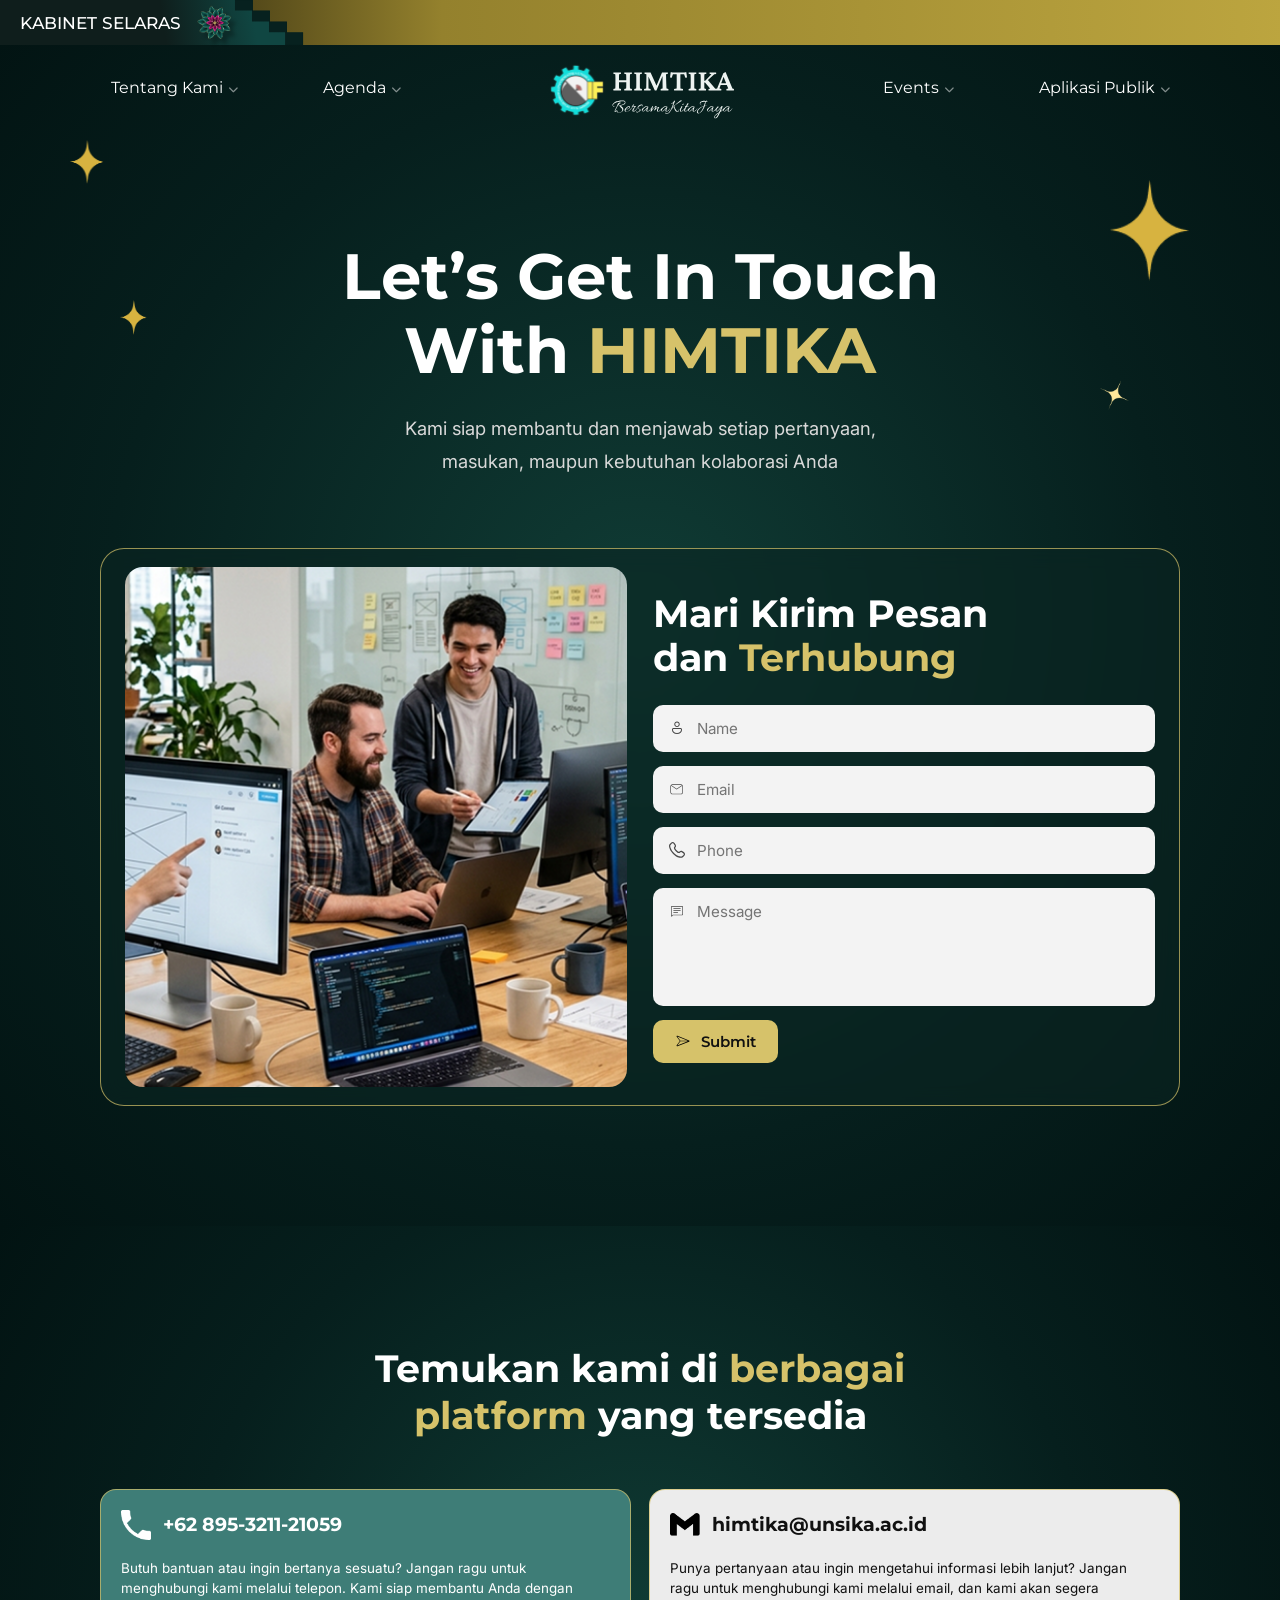
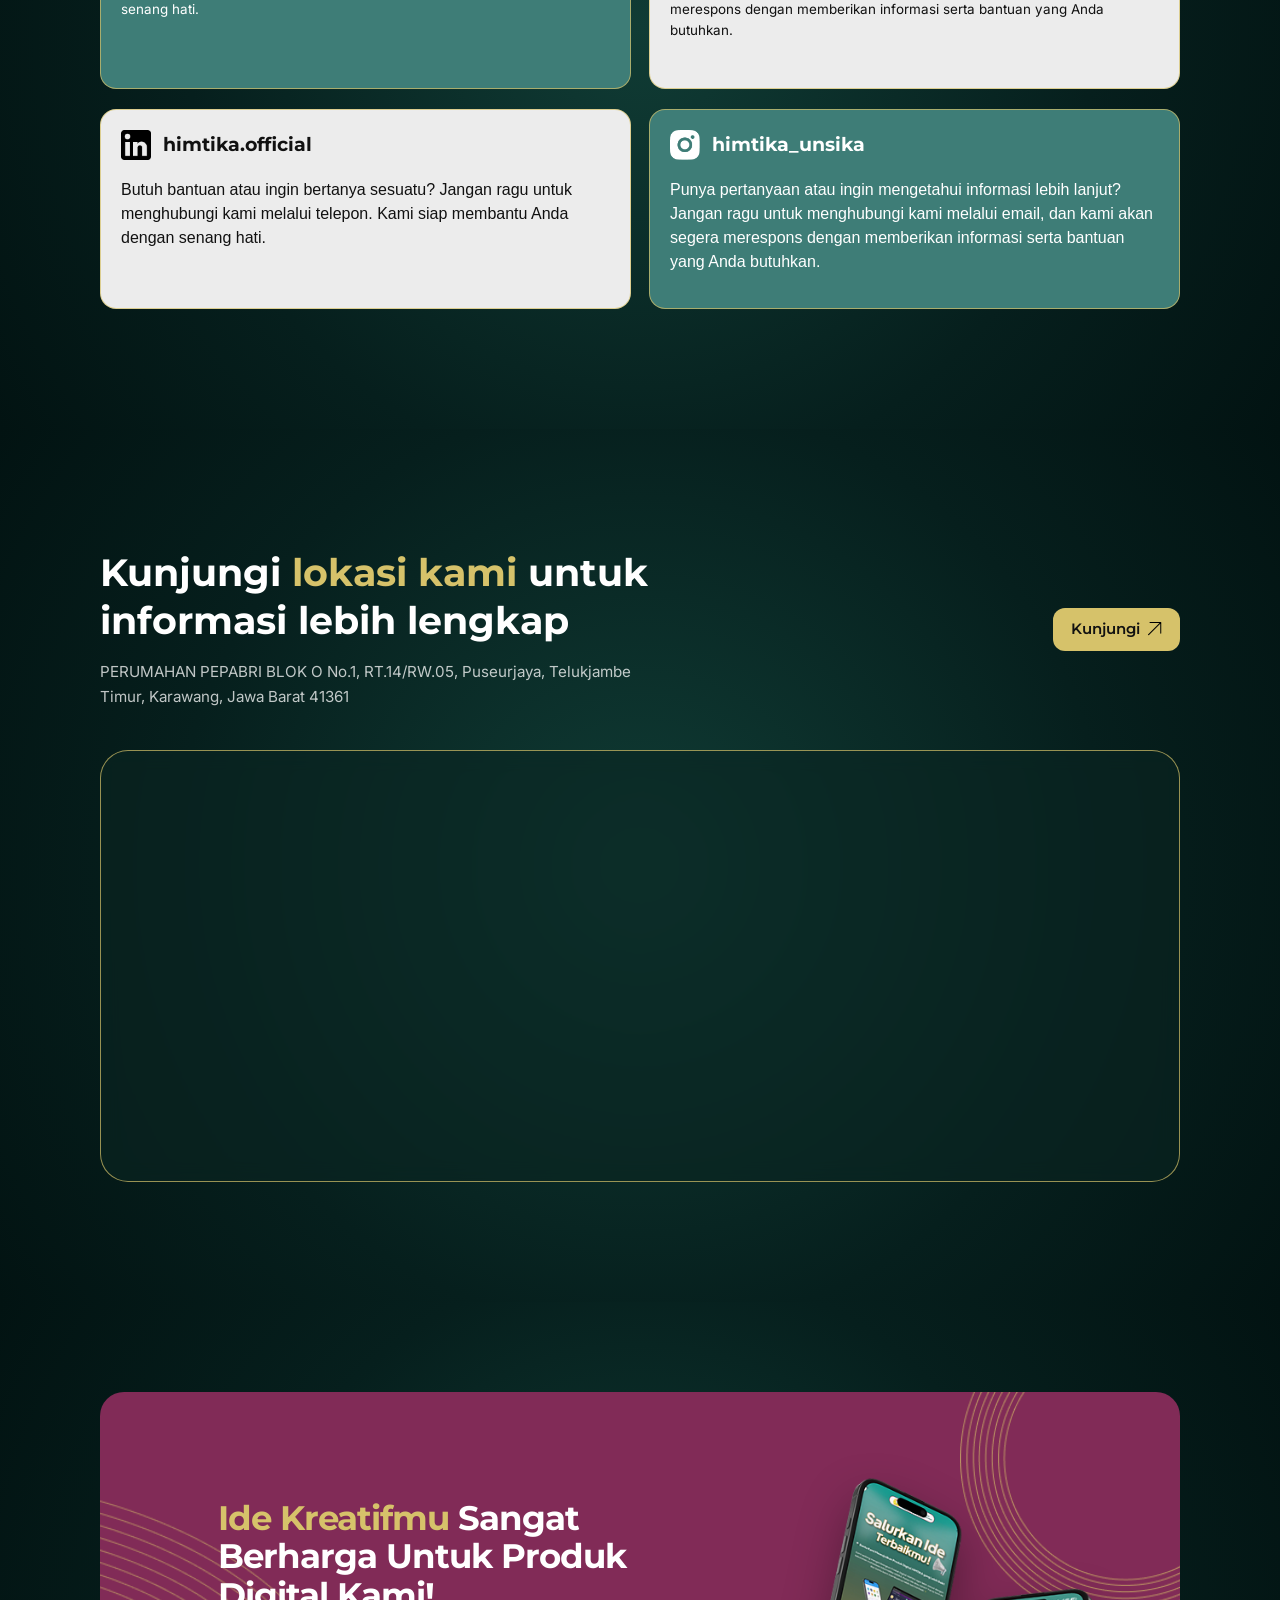
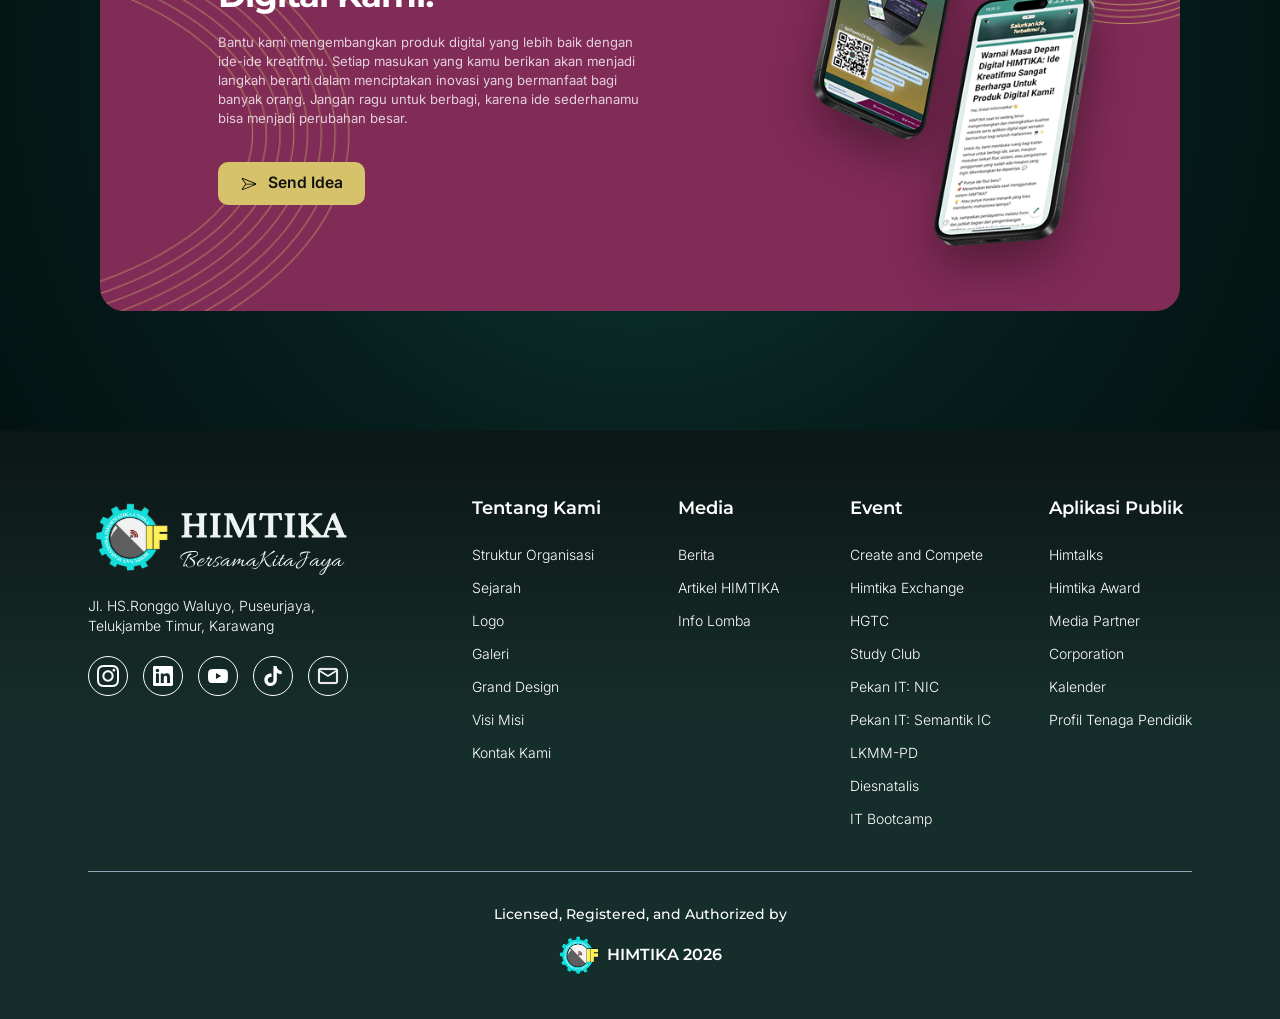
==== commit 3661f1e5: "Memperbaiki tampilan website" ====
--- a/index.html
+++ b/index.html
@@ -37,7 +37,7 @@
             <div class="other-icon"></div>
         </div>
 
-        <!-- Main Header -->
+         <!-- Main Header -->
         <header class="main-header header-absolute" id="main-header">
             <!-- Header Top -->
             <div class="header-top">
@@ -97,7 +97,7 @@
                                                     <a href="https://himtika.cs.unsika.ac.id/struktur-organisasi/">Struktur Organisasi</a>
                                                 </li>
                                                 <li>
-                                                    <a href="https://himtika.cs.unsika.ac.id/grand-design-himtika-2024">Grand Design HIMTIKA</a>
+                                                    <a href="https://himtika.cs.unsika.ac.id/grand-design-himtika">Grand Design HIMTIKA</a>
                                                 </li>
                                                 <li>
                                                     <a href="https://himtika.cs.unsika.ac.id/galeri-himtika/">Galeri HIMTIKA</a>
@@ -107,11 +107,13 @@
                                                 </li>
                                             </ul>
                                         </li>
-                                        <li class="dropdown"><a href="#">Agenda<i
-                                                    class="fas fa-chevron-down arrow"></i></a>
+                                        <li class="dropdown">
+                                            <a href="#">Agenda<i class="fas fa-chevron-down arrow"></i></a>
                                             <ul class="sub_menu">
-                                                <li><a href="https://himtika.cs.unsika.ac.id/himtika-awards/">Himtika
-                                                        Awards</a></li>
+                                                <li><a href="https://himtika.cs.unsika.ac.id/himtika-awards/">Himtika Awards</a></li>
+                                                <li><a href="https://www.instagram.com/himtika_unsika/" target="_blank">Berita</a></li>
+                                                <li><a href="https://himtika.cs.unsika.ac.id/hikode/">Artikel HIMTIKA</a></li>
+                                                <li><a href="https://www.instagram.com/cnc_himtika/" target="_blank">Info Lomba</a></li>
                                             </ul>
                                         </li>
                                     </ul>
@@ -120,34 +122,25 @@
                                         <li class="dropdown"><a href="#">Events<i
                                                     class="fas fa-chevron-down arrow"></i></a>
                                             <ul class="sub_menu">
-                                                <li><a href="https://himtika.cs.unsika.ac.id/open-project/">Open
-                                                        Project</a></li>
-                                                <li><a href="https://himtika.cs.unsika.ac.id/semantik_9/">SEMANTIK</a>
-                                                </li>
-                                                <li><a href="https://himtika.cs.unsika.ac.id/studyclub-2024/">Study
-                                                        Club</a></li>
-                                                <li><a href="https://himtika.cs.unsika.ac.id/lkmmpd/">LKMM-PD</a></li>
-                                                <li><a href="https://himtika.cs.unsika.ac.id/pekan-it/">Pekan IT</a>
-                                                </li>
-                                                <li><a
-                                                        href="https://himtika.cs.unsika.ac.id/diesnatalis">Diesnatalis</a>
-                                                </li>
-                                                <li><a href="https://himtika.cs.unsika.ac.id/it-bootcamp/">IT
-                                                        Bootcamp</a></li>
+                                                <li><a href="https://himtika.cs.unsika.ac.id/open-project/" target="_blank">Create and Compete</a></li>
+                                                <li><a href="https://himtika.cs.unsika.ac.id/hi-link/" target="_blank">Hi-Link: HE</a></li>
+                                                <li><a href="https://himtika.cs.unsika.ac.id/hi-link/" target="_blank">Hi-Link: HGTC</a></li>
+                                                <li><a href="https://himtika.cs.unsika.ac.id/studyclub/" target="_blank">Study Club</a></li>
+                                                <li><a href="https://himtika.cs.unsika.ac.id/pekan-it/" target="_blank">Pekan IT: NIC</a></li>
+                                                <li><a href="https://himtika.cs.unsika.ac.id/pekan-it/detail-semantik/" target="_blank">Pekan IT: Semantik IC</a></li>
+                                                <li><a href="https://himtika.cs.unsika.ac.id/lkmmpd/" target="_blank">LKMM-PD</a></li>
+                                                <li><a href="https://himtika.cs.unsika.ac.id/diesnatalis/" target="_blank">Diesnatalis</a></li>
+                                                <li><a href="https://himtika.cs.unsika.ac.id/it-bootcamp/" target="_blank">IT Bootcamp</a></li>
                                             </ul>
                                         </li>
                                         <li class="dropdown"><a href="#">Aplikasi Publik<i
                                                     class="fas fa-chevron-down arrow"></i></a>
                                             <ul class="sub_menu">
                                                 <li><a href="https://himtalks.vercel.app/himtalks">Himtalks</a></li>
-                                                <li><a href="https://himtika.cs.unsika.ac.id/hikode/">Hikode</a></li>
-                                                <li><a href="https://himtika.cs.unsika.ac.id/kalendar/">Kalendar</a>
-                                                </li>
-                                                <li><a
-                                                        href="https://himtika.cs.unsika.ac.id/corporation/">Corporation</a>
-                                                </li>
-                                                <li><a href="https://himtika.cs.unsika.ac.id/dosen/">Profil Tenaga
-                                                        Pendidik</a></li>
+                                                <li><a href="https://himtika.cs.unsika.ac.id/kalender/">Kalender</a></li>
+                                                <li><a href="https://himtika.cs.unsika.ac.id/media-partner/">Media Partner</a></li>
+                                                <li><a href="https://himtika.cs.unsika.ac.id/corporation/">Corporation</a></li>
+                                                <li><a href="https://himtika.cs.unsika.ac.id/dosen/">Profil Tenaga Pendidik</a></li>
                                             </ul>
                                         </li>
                                     </ul>
@@ -464,17 +457,17 @@
 <!-- IDEA -->
 <section class="idea-section">
 
-  <!-- Ornamen kiri -->
-  <img src="assets/circle2.png" 
-       alt="" 
-       class="ornament ornament-left">
-
-  <!-- Ornamen kanan -->
-  <img src="assets/circle1.png" 
-       alt="" 
-       class="ornament ornament-right">
-
-  <div class="container idea-wrapper">
+    
+    <div class="container idea-wrapper">
+      <!-- Ornamen kiri -->
+      <img src="assets/circle2.png" 
+           alt="" 
+           class="ornament ornament-left">
+    
+      <!-- Ornamen kanan -->
+      <img src="assets/circle1.png" 
+           alt="" 
+           class="ornament ornament-right">
 
     <!-- Text -->
     <div class="idea-content">
@@ -555,7 +548,7 @@
                                         <li><a href="https://himtika.cs.unsika.ac.id/sejarah-himtika">Sejarah</a></li>
                                         <li><a href="https://himtika.cs.unsika.ac.id/logo-himtika">Logo</a></li>
                                         <li><a href="https://himtika.cs.unsika.ac.id/galeri-himtika">Galeri</a></li>
-                                        <li><a href="https://himtika.cs.unsika.ac.id/grand-design-himtika-2024">Grand Design</a></li>
+                                        <li><a href="https://himtika.cs.unsika.ac.id/grand-design-himtika">Grand Design</a></li>
                                         <li><a href="https://himtika.cs.unsika.ac.id/visi-misi">Visi Misi</a></li>
                                         <li><a href="https://himtika.cs.unsika.ac.id/kontak-kami">Kontak Kami</a></li>
                                     </ul>
@@ -567,9 +560,8 @@
                                     <h3 class="group-title">Media</h3>
                                     <ul class="group-list">
                                         <li><a href="https://www.instagram.com/himtika_unsika/" target="_blank">Berita</a></li>
-                                        <li><a href="https://www.instagram.com/himtika_unsika/" target="_blank">Artikel HIMTIKA</a></li>
+                                        <li><a href="https://himtika.cs.unsika.ac.id/hikode/" target="_blank">Artikel HIMTIKA</a></li>
                                         <li><a href="https://www.instagram.com/cnc_himtika/" target="_blank">Info Lomba</a></li>
-                                        <li><a href="https://www.instagram.com/himtika_unsika/" target="_blank">Kegiatan Mahasiswa</a></li>
                                     </ul>
                                 </div>
                             </div>
@@ -578,10 +570,12 @@
                                 <div>
                                     <h3 class="group-title">Event</h3>
                                     <ul class="group-list">
-                                        <li><a href="https://himtika.cs.unsika.ac.id/open-project/" target="_blank">Open Project</a></li>
+                                        <li><a href="https://himtika.cs.unsika.ac.id/open-project/" target="_blank">Create and Compete</a></li>
+                                        <li><a href="https://himtika.cs.unsika.ac.id/himtika-exchange/" target="_blank">Himtika Exchange</a></li>
                                         <li><a href="https://himtika.cs.unsika.ac.id/hgtc/" target="_blank">HGTC</a></li>
-                                        <li><a href="https://himtika.cs.unsika.ac.id/semantik_9/" target="_blank">SEMANTIK 9.0</a></li>
-                                        <li><a href="https://himtika.cs.unsika.ac.id/pekan-it/" target="_blank">PEKAN IT</a></li>
+                                        <li><a href="https://himtika.cs.unsika.ac.id/studyclub/" target="_blank">Study Club</a></li>
+                                        <li><a href="https://himtika.cs.unsika.ac.id/pekan-it/" target="_blank">Pekan IT: NIC</a></li>
+                                        <li><a href="https://himtika.cs.unsika.ac.id/pekan-it/detail-semantik/" target="_blank">Pekan IT: Semantik IC</a></li>
                                         <li><a href="https://himtika.cs.unsika.ac.id/lkmmpd/" target="_blank">LKMM-PD</a></li>
                                         <li><a href="https://himtika.cs.unsika.ac.id/diesnatalis/" target="_blank">Diesnatalis</a></li>
                                         <li><a href="https://himtika.cs.unsika.ac.id/it-bootcamp/" target="_blank">IT Bootcamp</a></li>
@@ -593,12 +587,10 @@
                                 <div>
                                     <h3 class="group-title aplikasi-publik">Aplikasi Publik</h3>
                                     <ul class="group-list">
-                                        <li><a href="https://himtalks.vercel.app/himtalks" target="_blank">HIMTALKS</a></li>
-                                        <li><a href="https://himtika.cs.unsika.ac.id/himtika-awards/" target="_blank">HIMTIKA Award</a></li>
-                                        <li><a href="https://himtika.cs.unsika.ac.id/studyclub-2024/" target="_blank">Study Club</a></li>
+                                        <li><a href="https://himtalks.vercel.app/himtalks" target="_blank">Himtalks</a></li>
+                                        <li><a href="https://himtika.cs.unsika.ac.id/himtika-awards/" target="_blank">Himtika Award</a></li>
                                         <li><a href="https://himtika.cs.unsika.ac.id/media-partner/" target="_blank">Media Partner</a></li>
                                         <li><a href="https://himtika.cs.unsika.ac.id/corporation/" target="_blank">Corporation</a></li>
-                                        <li><a href="https://himtika.cs.unsika.ac.id/hikode/" target="_blank">Hikode</a></li>
                                         <li><a href="https://himtika.cs.unsika.ac.id/kalender/" target="_blank">Kalender</a></li>
                                         <li><a href="https://himtika.cs.unsika.ac.id/dosen/" target="_blank">Profil Tenaga Pendidik</a></li>
                                     </ul>
@@ -619,6 +611,7 @@
         </footer>
         <!-- Footer End -->
 
+
     </div>
     <!--End pagewrapper-->
     <script src="assets/js/jquery.js"></script>
--- a/assets/css/style.css
+++ b/assets/css/style.css
@@ -7,7 +7,6 @@
     margin: 0;
     padding: 0;
     box-sizing: border-box; /* Sangat krusial biar padding gak nambah lebar elemen */
-	
 }
 html {
 	scroll-behavior: smooth;
@@ -40,6 +39,8 @@
 }
 ul,li{
 	list-style:none;
+	padding:0px;
+	margin:0px;	
 }
 
 ::-webkit-scrollbar {
@@ -60,12 +61,6 @@
 	max-width:1200px;
 	padding:0px 15px;
 	margin:0 auto;
-}
-
-ul,li{
-	list-style:none;
-	padding:0px;
-	margin:0px;	
 }
 
 /* Posisi navbar kanan dan kiri */
@@ -822,7 +817,7 @@
 	font-size: 16px;
 	font-family: "Figtree";
 	margin-left: 20px;
-	text-transform: capitalize;
+	text-transform: none;
 }
 
 .mobile-menu .navigation li.current > a,
@@ -1452,9 +1447,12 @@
 	.tentang-kami {
 		display: flex; justify-content: center; 
 	}
+	.media-hp-footer {
+        display: flex; justify-content: start; 
+    }
 	
 	.align-right-lg { 
-		display: flex; justify-content: center; 
+		display: flex; justify-content: start; 
 	}
 
 	.group-title {
@@ -1566,6 +1564,7 @@
 		
 		.align-center-lg { display: flex; justify-content: center; }
 		.align-right-lg { display: flex; justify-content: end; }
+		.media-hp-footer { display: flex; justify-content: center; }
 		
 		.footer-bottom { padding-top: 32px; gap: 10px; }
 		.mini-logo { width: 40px; height: 40px; }
@@ -2542,7 +2541,7 @@
     ========================= */
     width: 250px;
 
-    left: 100px;
+    left: 0px;
     top: 80px;
 
     opacity: .9;
@@ -2558,8 +2557,8 @@
     ========================= */
     width: 220px;
 	
-    right: 100px;
-    top: 90px;
+    right: 0px;
+    top: 0px;
 
     opacity: .95;
 }
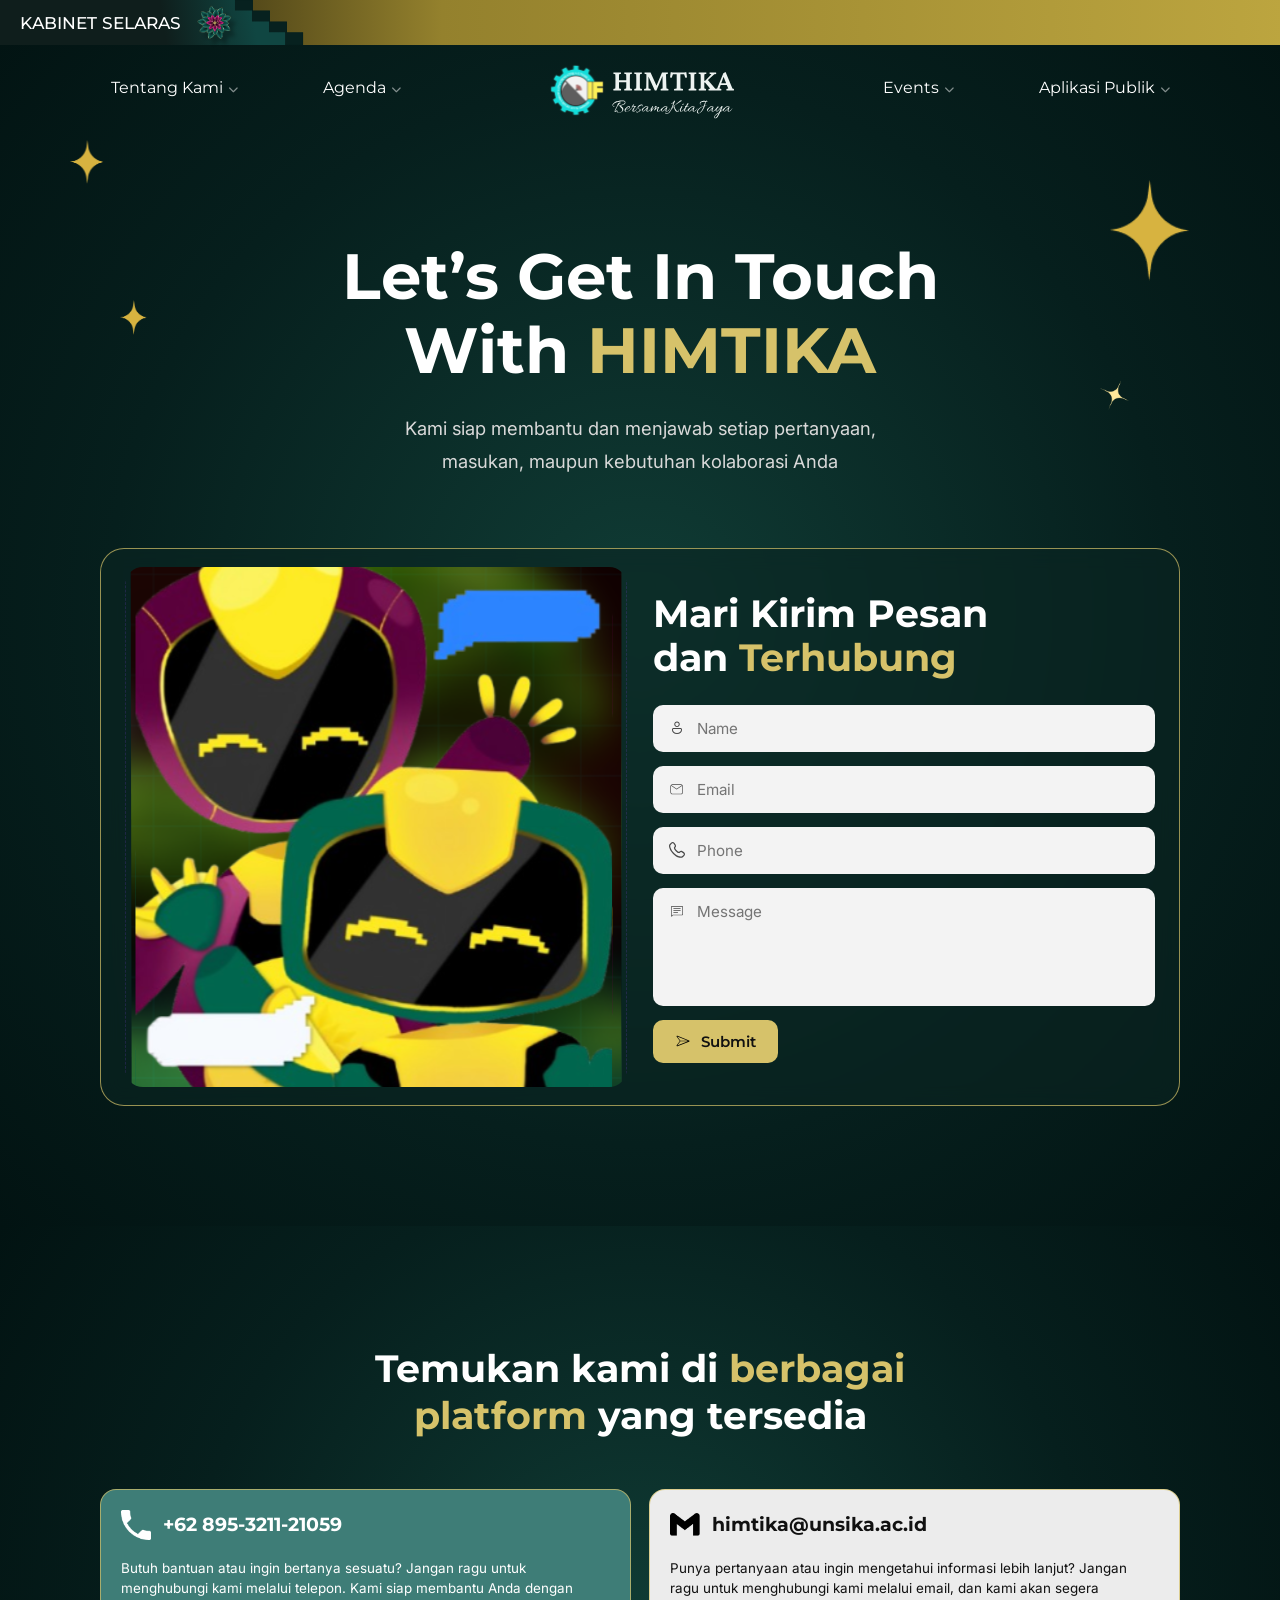
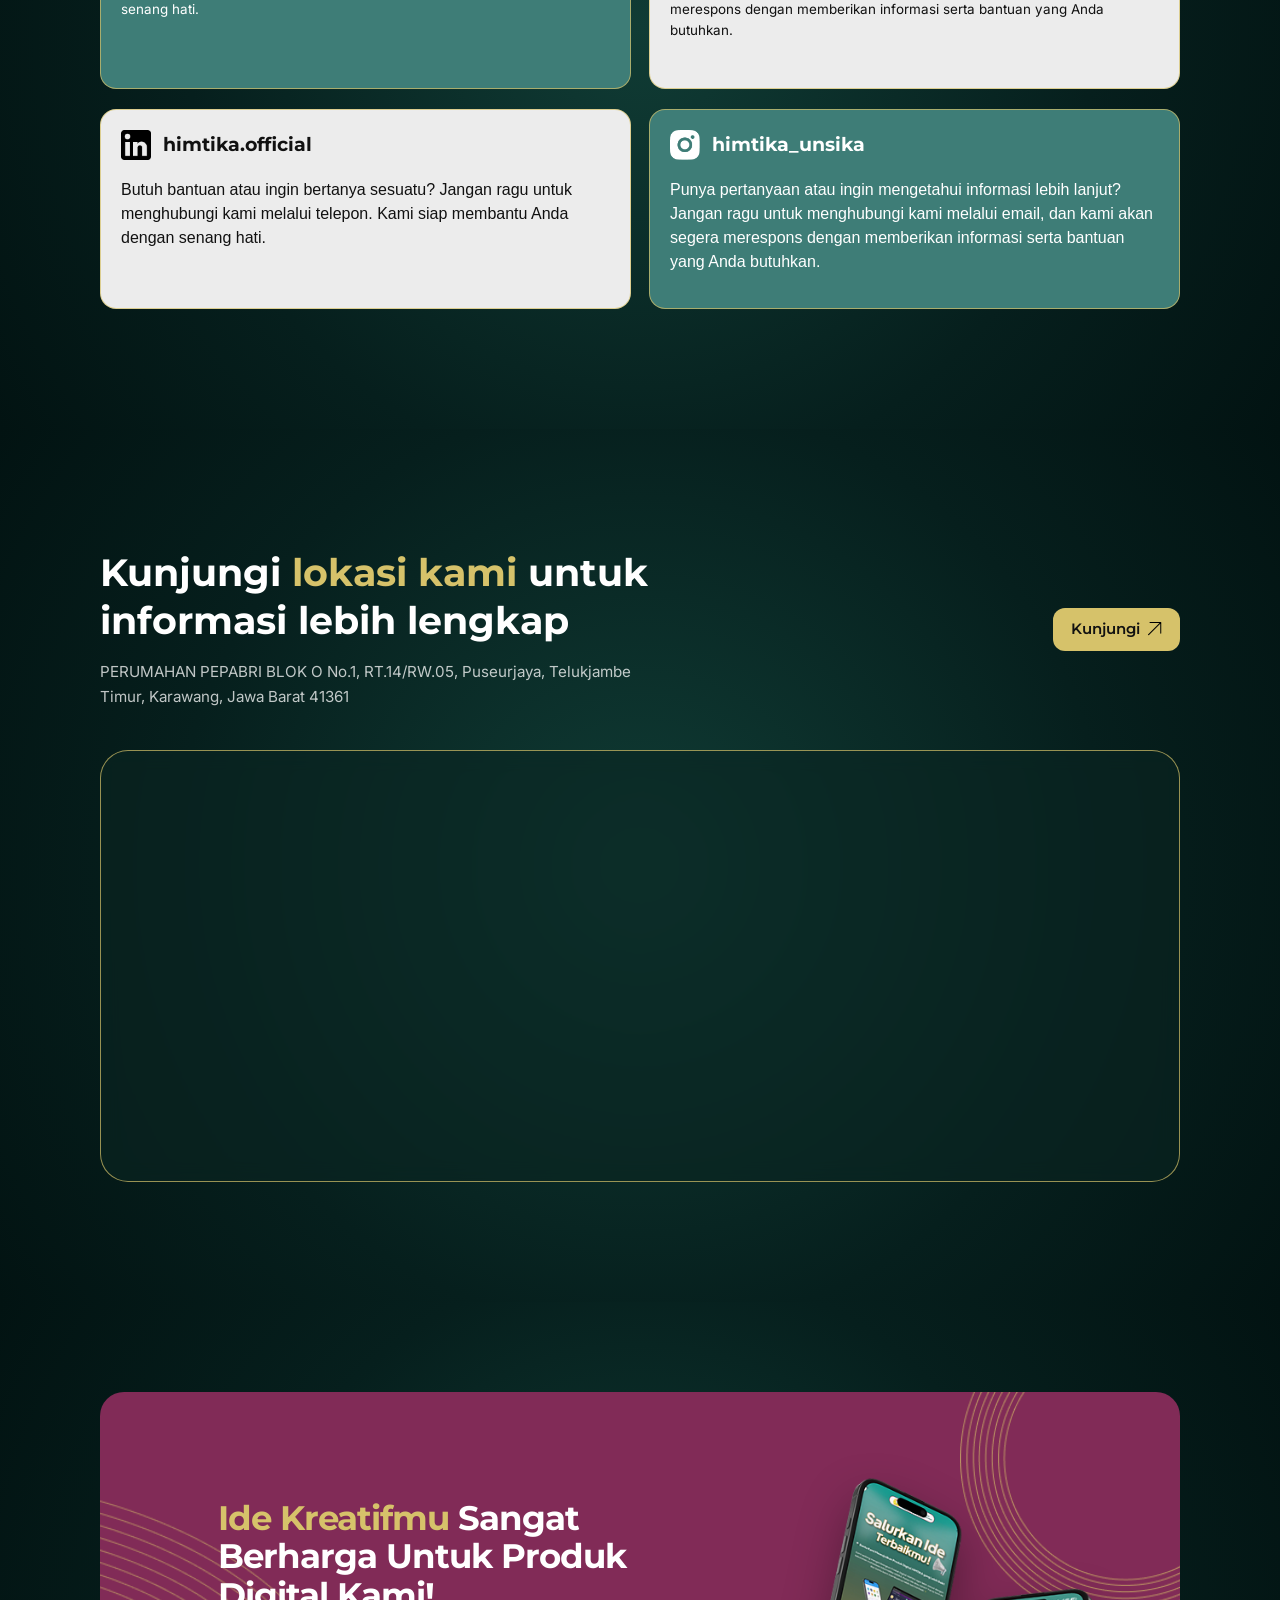
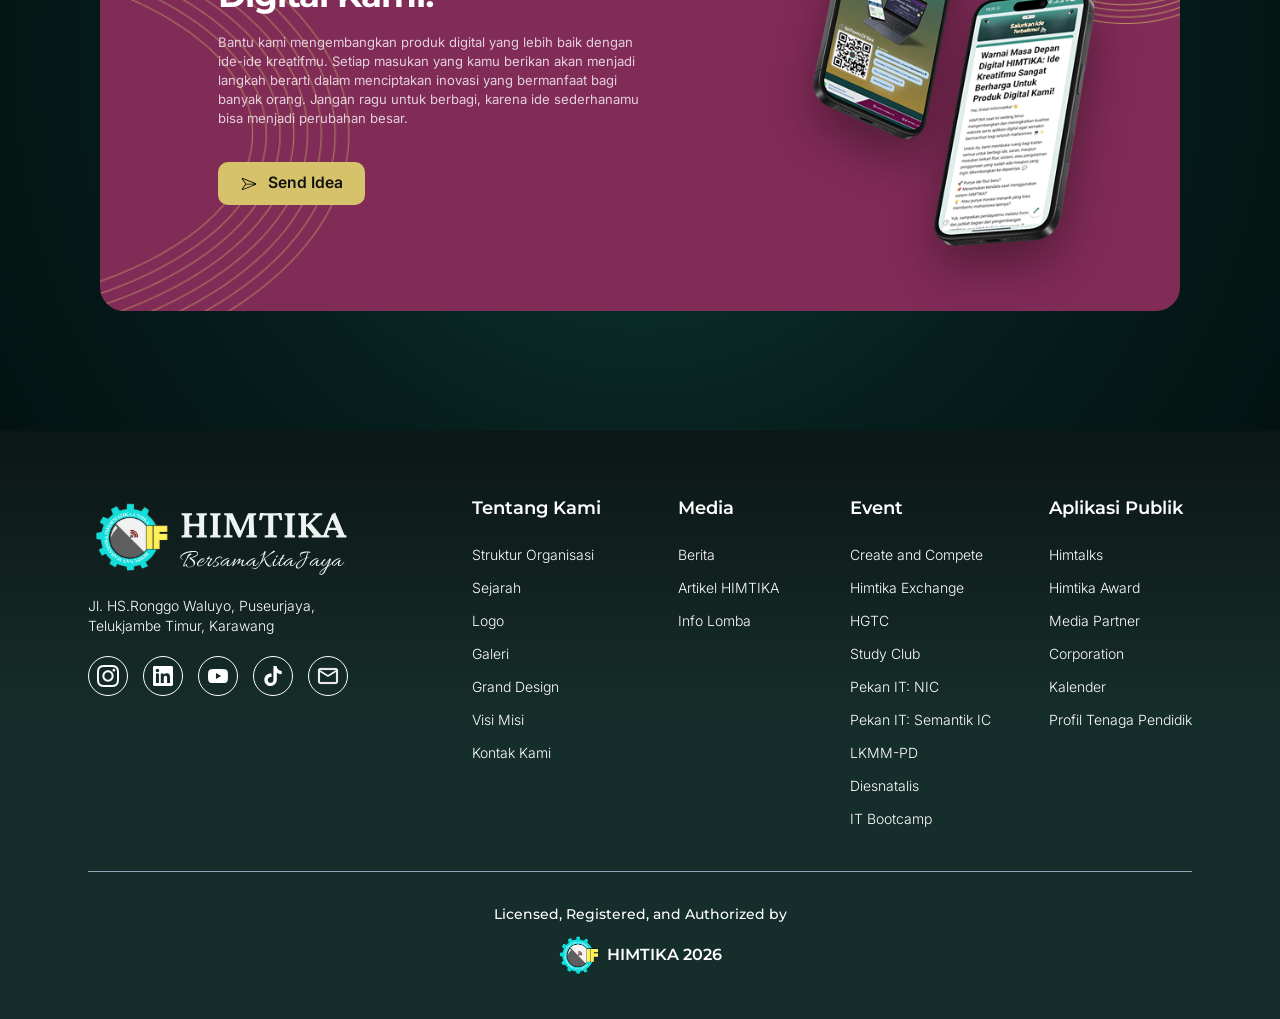
==== commit e91b0695: "perbaruan sedikit" ====
--- a/index.html
+++ b/index.html
@@ -3,7 +3,7 @@
 
 <head>
     <meta charset="utf-8">
-    <title>HIMTIKA - Himpunan Mahasiswa Informatika Unsika</title>
+    <title>Contact Us - Himpunan Mahasiswa Informatika Unsika</title>
 
     <meta name="description" content="Rangkaian acara yang diselenggarakan untuk memperingati hari lahirnya HIMTIKA" />
     <meta name="keywords" content="HIMTIKA, Dies Natalis VIII, Himpunan Mahasiswa Informatika, UNSIKA, Informatika" />
@@ -211,7 +211,7 @@
 
       <!-- image -->
       <div class="contact-image">
-        <img src="assets/contact.png" alt="">
+        <img src="assets/contact.svg" alt="">
       </div>
 
       <!-- form -->
@@ -290,7 +290,7 @@
      CONTACT PLATFORM SECTION
 ========================================= -->
 
-<section class="platform-section">
+<section id="platform-section" class="platform-section">
 
     <div class="auto-container">
 
@@ -398,6 +398,7 @@
     </a>
 
 </div>
+
     </div>
 </section>
 
--- a/assets/css/style.css
+++ b/assets/css/style.css
@@ -1980,6 +1980,8 @@
     }
 
 }
+
+
 /* =========================================
    PLATFORM SECTION
 ========================================= */
@@ -2791,15 +2793,15 @@
 
     .ornament-left{
         width: 190px;
-        left: -80px;
-        top: 140px;
+        left: 0px;
+        bottom: -10px;
         opacity: .85;
     }
 
     .ornament-right{
         width: 160px;
-        right: -50px;
-        top: 20px;
+        right: 0px;
+        top: 0px;
         opacity: .9;
     }
 }
@@ -2837,13 +2839,13 @@
 
     .ornament-left{
         width: 250px;
-        left: 15px;
-        top: 190px;
+        left: 0px;
+        bottom: 0px;
     }
 
     .ornament-right{
         width: 200px;
-        right: 18px;
-        top: 70px;
+        right: 0px;
+        top: 0px;
     }
 }
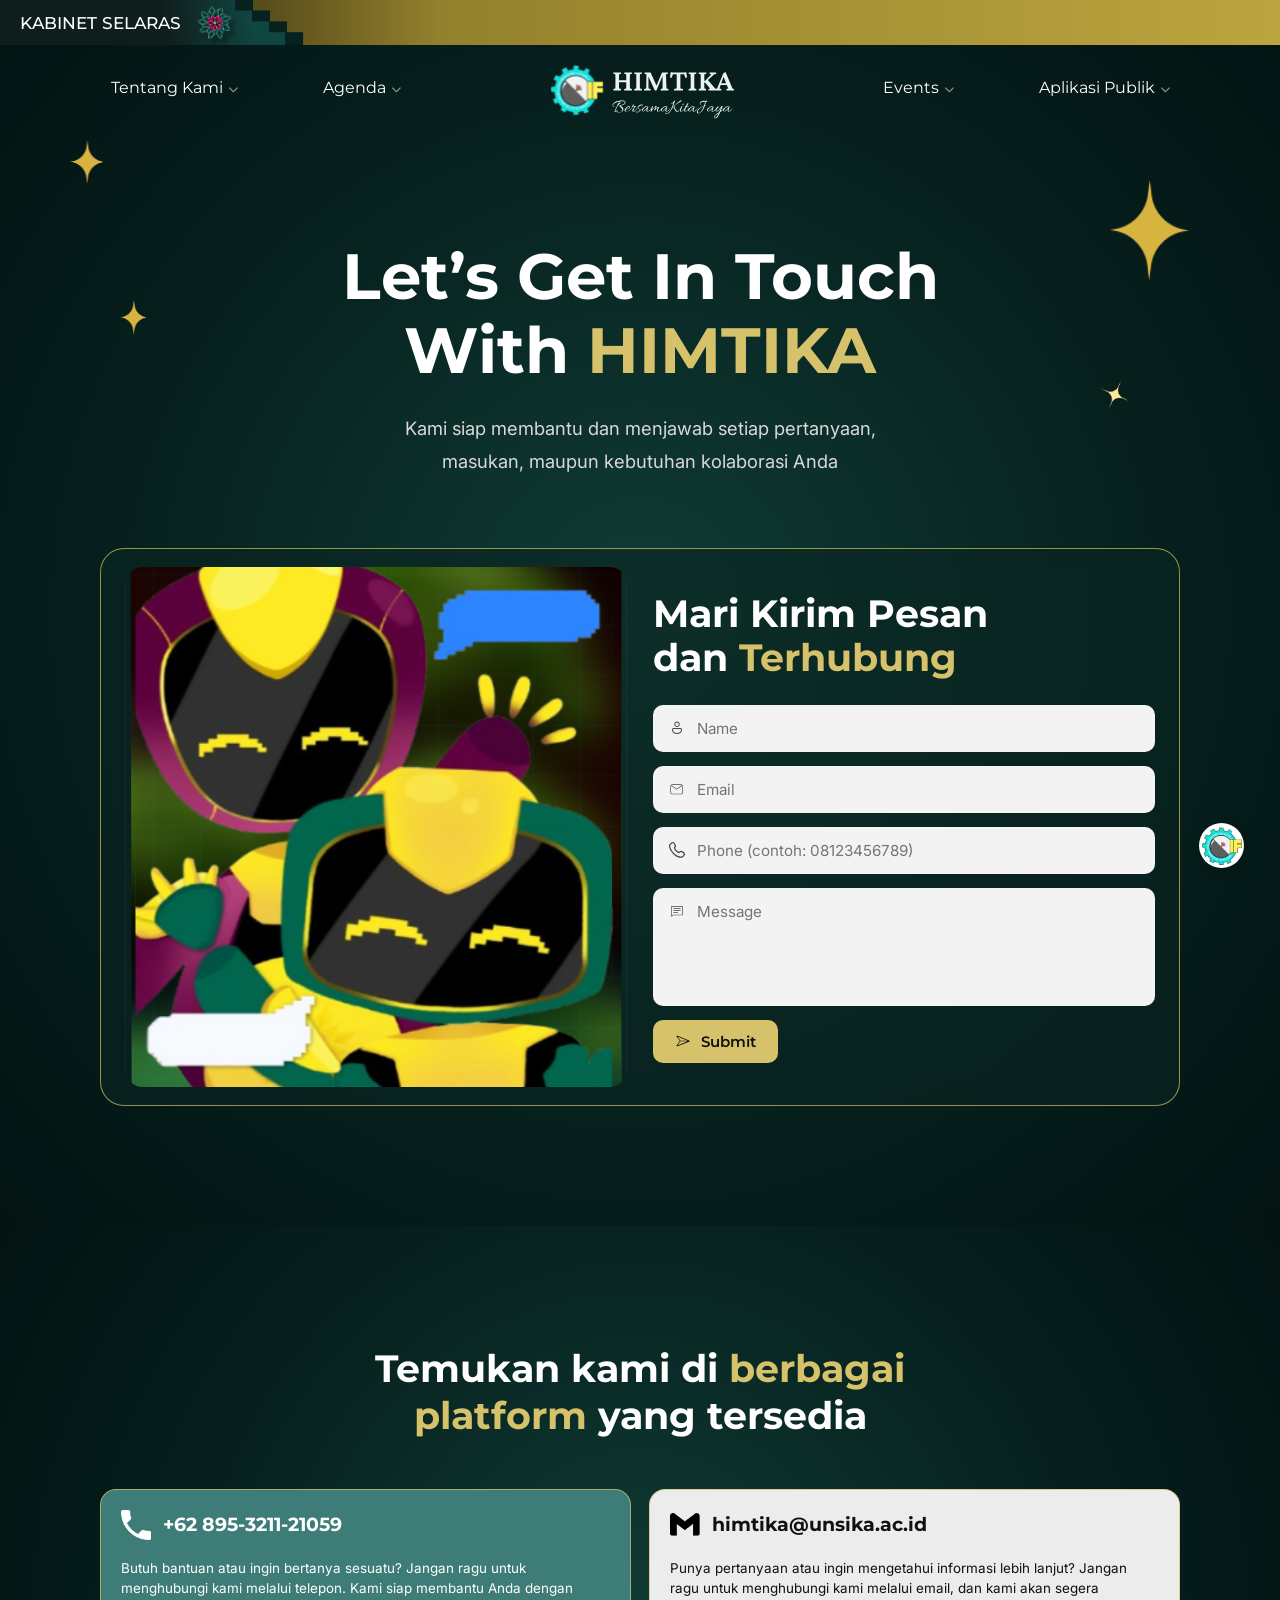
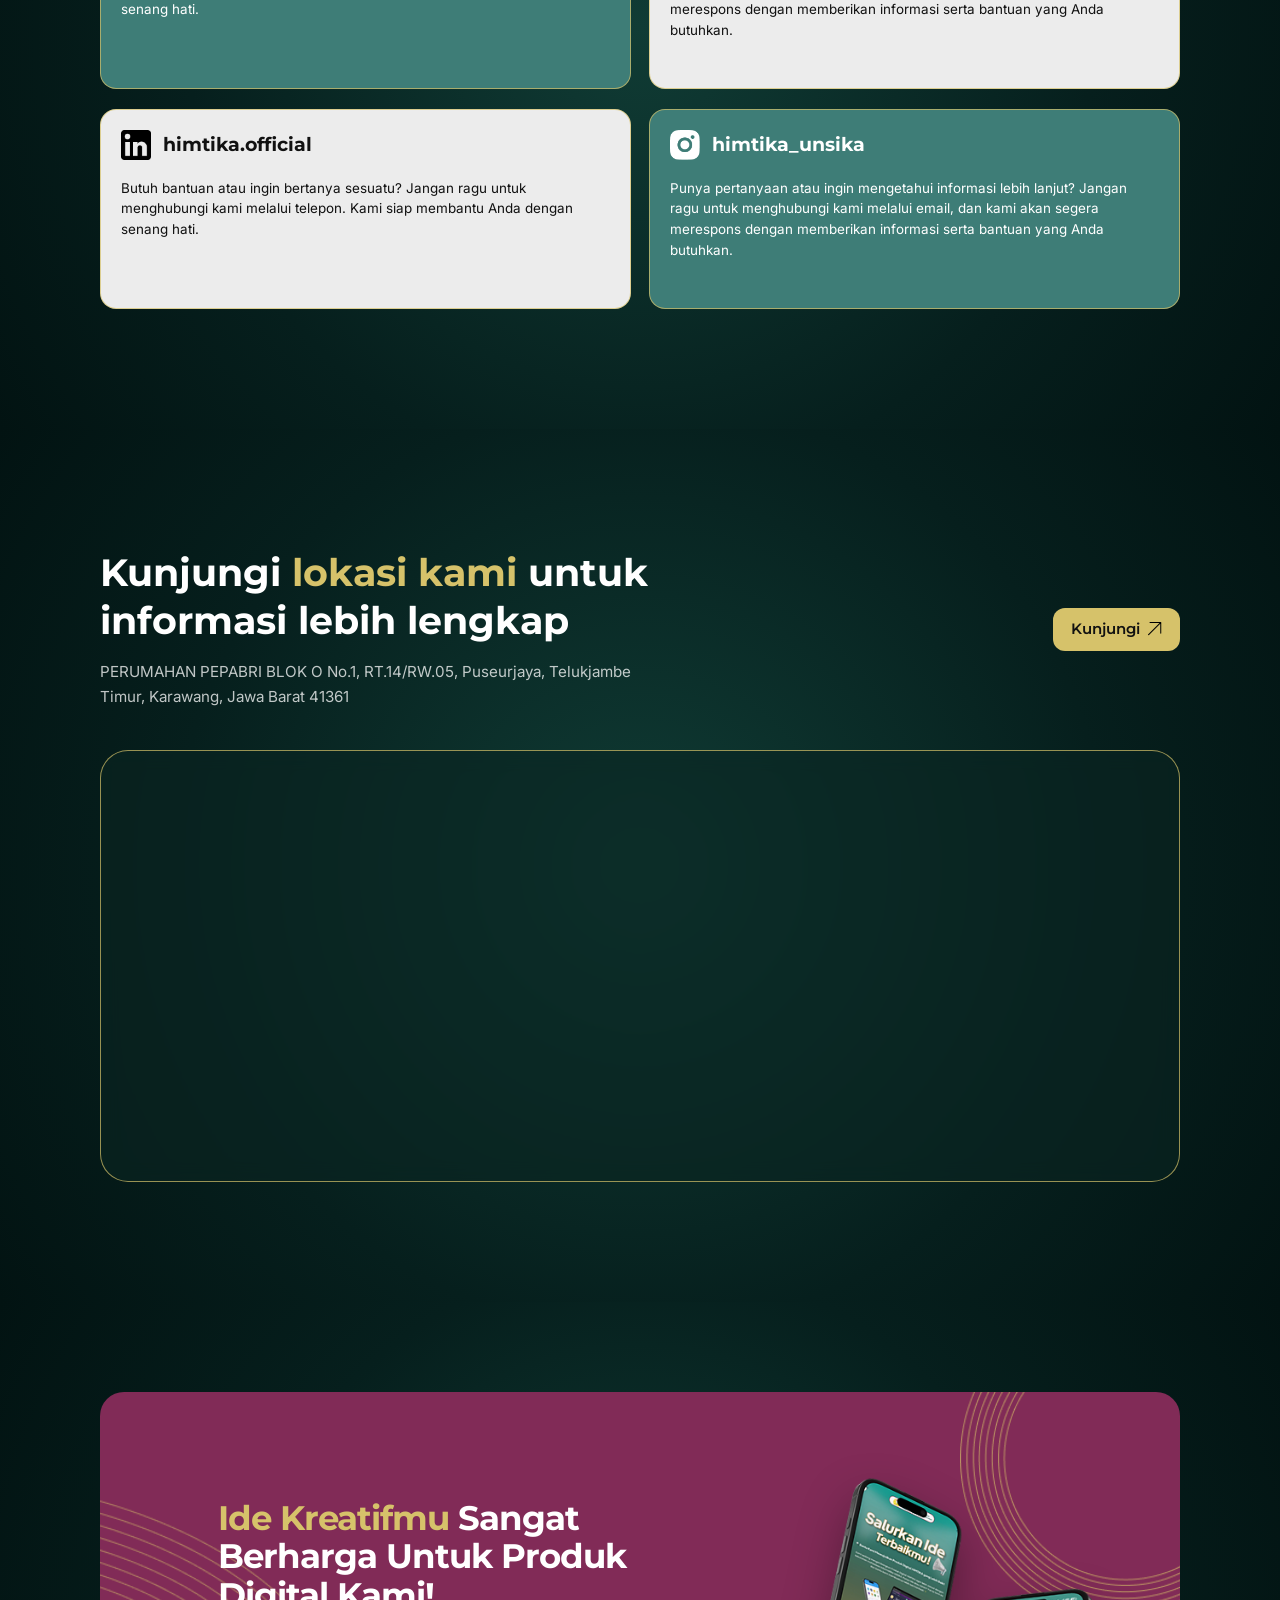
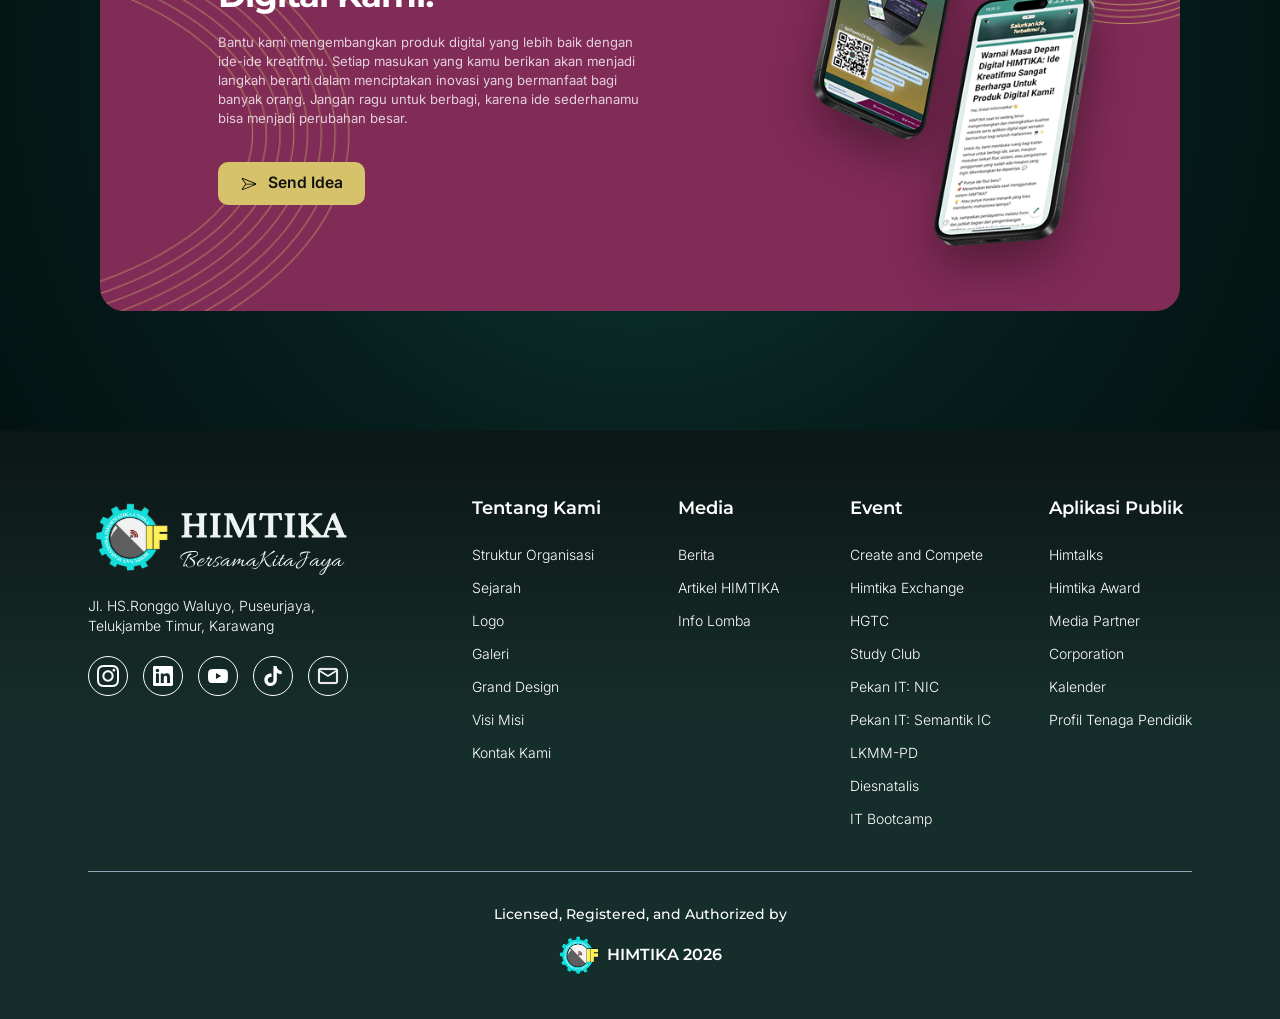
==== commit fec832b2: "Fix hover card platform, validasi form, posisi tombol back to top" ====
--- a/index.html
+++ b/index.html
@@ -22,6 +22,7 @@
 
   <link href="https://fonts.googleapis.com/css2?family=Inter:wght@400;500;600;700;800&family=Montserrat:wght@600;700;800&display=swap" rel="stylesheet">
 
+    <link href="https://fonts.googleapis.com/css2?family=Plus+Jakarta+Sans:wght@300;400;500;700&display=swap" rel="stylesheet"/>
 
     
     <!-- Responsive -->
@@ -223,34 +224,39 @@
         </h2>
 
         <!-- FORM TETAP SAMA VISUALNYA, CUMA DITAMBAH ID + NAME -->
-        <form id="contactForm" method="">
-
-          <div class="input-box">
-            <img src="assets/nama.svg" alt="">
-            <input type="text" name="username" placeholder="Name">
-          </div>
-
-          <div class="input-box">
-            <img src="assets/email.svg" alt="">
-            <input type="email" name="email" placeholder="Email">
-          </div>
-
-          <div class="input-box">
-            <img src="assets/phone.svg" alt="">
-            <input type="text" name="phone" placeholder="Phone">
-          </div>
-
-          <div class="input-box textarea-box">
-            <img src="assets/pesan.svg" alt="">
-            <textarea name="comment" placeholder="Message"></textarea>
-          </div>
-
-          <button type="submit">
-            <img src="assets/Pesawat.svg" alt="">
-            Submit
-          </button>
-
-        </form>
+        <form id="contactForm">
+
+  <div class="input-box">
+    <img src="assets/nama.svg" alt="">
+    <input type="text" name="username" placeholder="Name"
+           required minlength="3" maxlength="50">
+  </div>
+
+  <div class="input-box">
+    <img src="assets/email.svg" alt="">
+    <input type="email" name="email" placeholder="Email" required>
+  </div>
+
+  <div class="input-box">
+    <img src="assets/phone.svg" alt="">
+    <input type="tel" name="phone" placeholder="Phone (contoh: 08123456789)"
+           required
+           pattern="(\+62|62|0)8[0-9]{8,12}"
+           title="Masukkan nomor HP Indonesia yang valid, contoh: 08123456789">
+  </div>
+
+  <div class="input-box textarea-box">
+    <img src="assets/pesan.svg" alt="">
+    <textarea name="comment" placeholder="Message"
+              required minlength="10" maxlength="1000"></textarea>
+  </div>
+
+  <button type="submit">
+    <img src="assets/Pesawat.svg" alt="">
+    Submit
+  </button>
+
+</form>
 
       </div>
 
@@ -263,26 +269,38 @@
 <script>
 const scriptURL = "https://script.google.com/macros/s/AKfycbw0lP_WzkrDdeBs9kKPfJHXIrBNshVKgrFlRKU0kp48WZoc6UoUYA4YA1CZ3RuFzXOIKA/exec";
 const form = document.getElementById("contactForm");
-
-form.addEventListener("submit", e => {
+const submitBtn = form.querySelector('button[type="submit"]');
+
+form.addEventListener("submit", async e => {
   e.preventDefault();
 
-  console.log("FORM SUBMIT TERPANGGIL");
-
-  fetch(scriptURL, {
-    method: "POST",
-    body: new FormData(form)
-  })
-  .then(async (res) => {
-    const text = await res.text();
-    console.log("RESPON:", text);
+  // buang spasi di awal/akhir, supaya isi spasi doang dianggap kosong
+  ["username", "email", "phone", "comment"].forEach(name => {
+    form.elements[name].value = form.elements[name].value.trim();
+  });
+
+  // kalau ada yang belum valid, tampilkan pesan error dan stop
+  if (!form.checkValidity()) {
+    form.reportValidity();
+    return;
+  }
+
+  submitBtn.disabled = true; // cegah klik berkali-kali
+
+  try {
+    const res = await fetch(scriptURL, {
+      method: "POST",
+      body: new FormData(form)
+    });
+    console.log("RESPON:", await res.text());
     alert("Terkirim 🚀");
     form.reset();
-  })
-  .catch(err => {
+  } catch (err) {
     console.log("ERROR FETCH:", err);
     alert("Gagal 😢 cek console");
-  });
+  } finally {
+    submitBtn.disabled = false;
+  }
 });
 </script>
 
@@ -508,6 +526,28 @@
             </svg>
         </button>
         <!-- Back To Top Button -->
+
+
+    
+    <!-- Back To HIMTIKA Button -->
+    <div class="Btn-parent">
+        <a href="https://himtika.cs.unsika.ac.id/">
+            <button class="Btn">
+                <div class="sign">
+                    <img
+                        src="assets/img/logo/Himtika.png"
+                        width="40"
+                        height="40"
+                        alt="HIMTIKA"
+                    />  
+                </div>            
+                <div class="text-button">
+                    <h1>Back To <span>Home</span></h1>
+                </div>
+            </button>
+        </a>
+    </div>
+    <!-- Back To HIMTIKA Button -->
 
         <!----Start Footer-->
         <footer class="site-footer">
--- a/assets/css/style.css
+++ b/assets/css/style.css
@@ -1279,18 +1279,14 @@
 
 /* =============== back to top button ================ */
 .back-to-top {
-    /* Positioning */
     position: fixed !important;
-    bottom: 50px; /* Jarak dari bawah */
-    right: 40px;  /* Jarak dari kanan */
-    z-index: 999; /* Pastikan di atas elemen lain */
-    
-    /* Animation State (Default: Ngumpet) */
+    bottom: 93px;  /* 32px (bawah Btn) + 45px (tinggi Btn) + 16px (jarak) */
+    right: 34px;   /* supaya tengahnya sejajar dengan tombol HIMTIKA */
+    z-index: 999;
+
     opacity: 0;
     visibility: hidden;
     transition: all 0.5s ease;
-    
-    /* Reset gaya bawaan (jika ada) */
     display: flex;
 }
 
@@ -1714,7 +1710,17 @@
 /* =========================================
    FORM INPUT
 ========================================= */
-
+.contact-form button:disabled{
+    opacity: .6;
+    cursor: not-allowed;
+    transform: none;
+}
+
+/* kotak jadi merah kalau sudah diisi tapi tidak valid */
+.input-box:has(input:invalid:not(:placeholder-shown)),
+.input-box:has(textarea:invalid:not(:placeholder-shown)){
+    outline: 2px solid #e5484d;
+}
 form{
     display: flex;
     flex-direction: column;
@@ -2100,7 +2106,9 @@
 ========================================= */
 
 
-.platform-link:hover .platform-card{
+.platform-link:hover .platform-card,
+.platform-link:hover .platform-card1,
+.platform-link:hover .platform-card2{
     transform: translateY(-5px);
 }
 
@@ -2176,21 +2184,12 @@
    DESCRIPTION
 ========================================= */
 
-.platform-card p{
+.platform-card p,
+.platform-card1 p,
+.platform-card2 p{
     font-family: "Inter", sans-serif;
-
-    /* =========================
-       DIUBAH
-       text diperkecil
-    ========================= */
     font-size: 0.84rem;
-
     font-weight: 400;
-
-    /* =========================
-       DIUBAH
-       line-height diperkecil
-    ========================= */
     line-height: 1.55;
 }
 
@@ -2278,7 +2277,9 @@
         font-size: 1.05rem;
     }
 
-    .platform-card p{
+   .platform-card p,
+.platform-card1 p,
+.platform-card2 p{
 
         /* =========================
            DIUBAH
@@ -2848,4 +2849,93 @@
         right: 0px;
         top: 0px;
     }
-}+}
+
+
+
+
+/* Button BackToHIMTIKA */
+.Btn-parent {
+  position: fixed;
+  bottom: 32px;
+  right: 36px;
+  z-index: 10;
+}
+
+.Btn-parent a {
+  text-decoration: none !important;
+}
+
+.Btn {
+  display: flex;
+  align-items: center;
+  justify-content: flex-start;
+  width: 45px;
+  height: 45px;
+  border: none;
+  border-radius: 50%;
+  cursor: pointer;
+  position: relative;
+  overflow: hidden;
+  transition-duration: 0.3s;
+  box-shadow: 2px 2px 10px rgba(0, 0, 0, 0.199);
+  background-color: rgb(255, 255, 255);
+}
+
+/* plus sign */
+.sign {
+  width: 100%;
+  transition-duration: 0.3s;
+  display: flex;
+  align-items: center;
+  justify-content: center;
+}
+/* text */
+.Btn .text-button {
+  width: 0%;
+  opacity: 0;
+  color: rgba(255, 255, 255);
+  background-color: rgba(10, 198, 194);
+  transition-duration: 0.3s;
+  display: flex;
+  justify-content: center;
+  align-items: center;
+  height: 100%;
+}
+.Btn .text-button h1 {
+  font-family: "Plus Jakarta Sans";
+  font-size: 16px;
+  font-weight: 400;
+  line-height: 0.75rem;
+}
+.Btn .text-button h1 span {
+  font-size: 18px;
+  font-weight: 600;
+  font-style: italic;
+  text-shadow: 0px -2px 0px rgba(11, 223, 219);
+}
+/* hover effect on button width */
+.Btn:hover {
+  width: 160px;
+  border-radius: 40px;
+  transition-duration: 0.3s;
+  box-shadow: 0px 0px 15px 1px rgba(11, 223, 219);
+}
+
+.Btn:hover .sign {
+  width: 35%;
+  transition-duration: 0.3s;
+  padding-left: 5px;
+}
+/* hover effect button's text */
+.Btn:hover .text-button {
+  opacity: 1;
+  width: 65%;
+  transition-duration: 0.3s;
+  /* padding-right: 5px; */
+}
+/* button click effect*/
+.Btn:active {
+  transform: translate(2px, 2px);
+}
+/* Button BackToHIMTIKA */
--- a/assets/css/responsive.css
+++ b/assets/css/responsive.css
@@ -322,4 +322,17 @@
         bottom: 30px; 
         right: 20px;
     }
+}
+
+@media (max-width: 768px){
+    /* Button BackToHIMTIKA */
+    .Btn-parent {
+        bottom: 20px;
+        right: 20px;
+    }
+    /* Button BackToHIMTIKA */
+}  
+@media (max-width: 480px) {
+    .Btn-parent { right: 20px; bottom: 20px; }
+    .back-to-top { right: 17.5px; bottom: 80px; }
 }
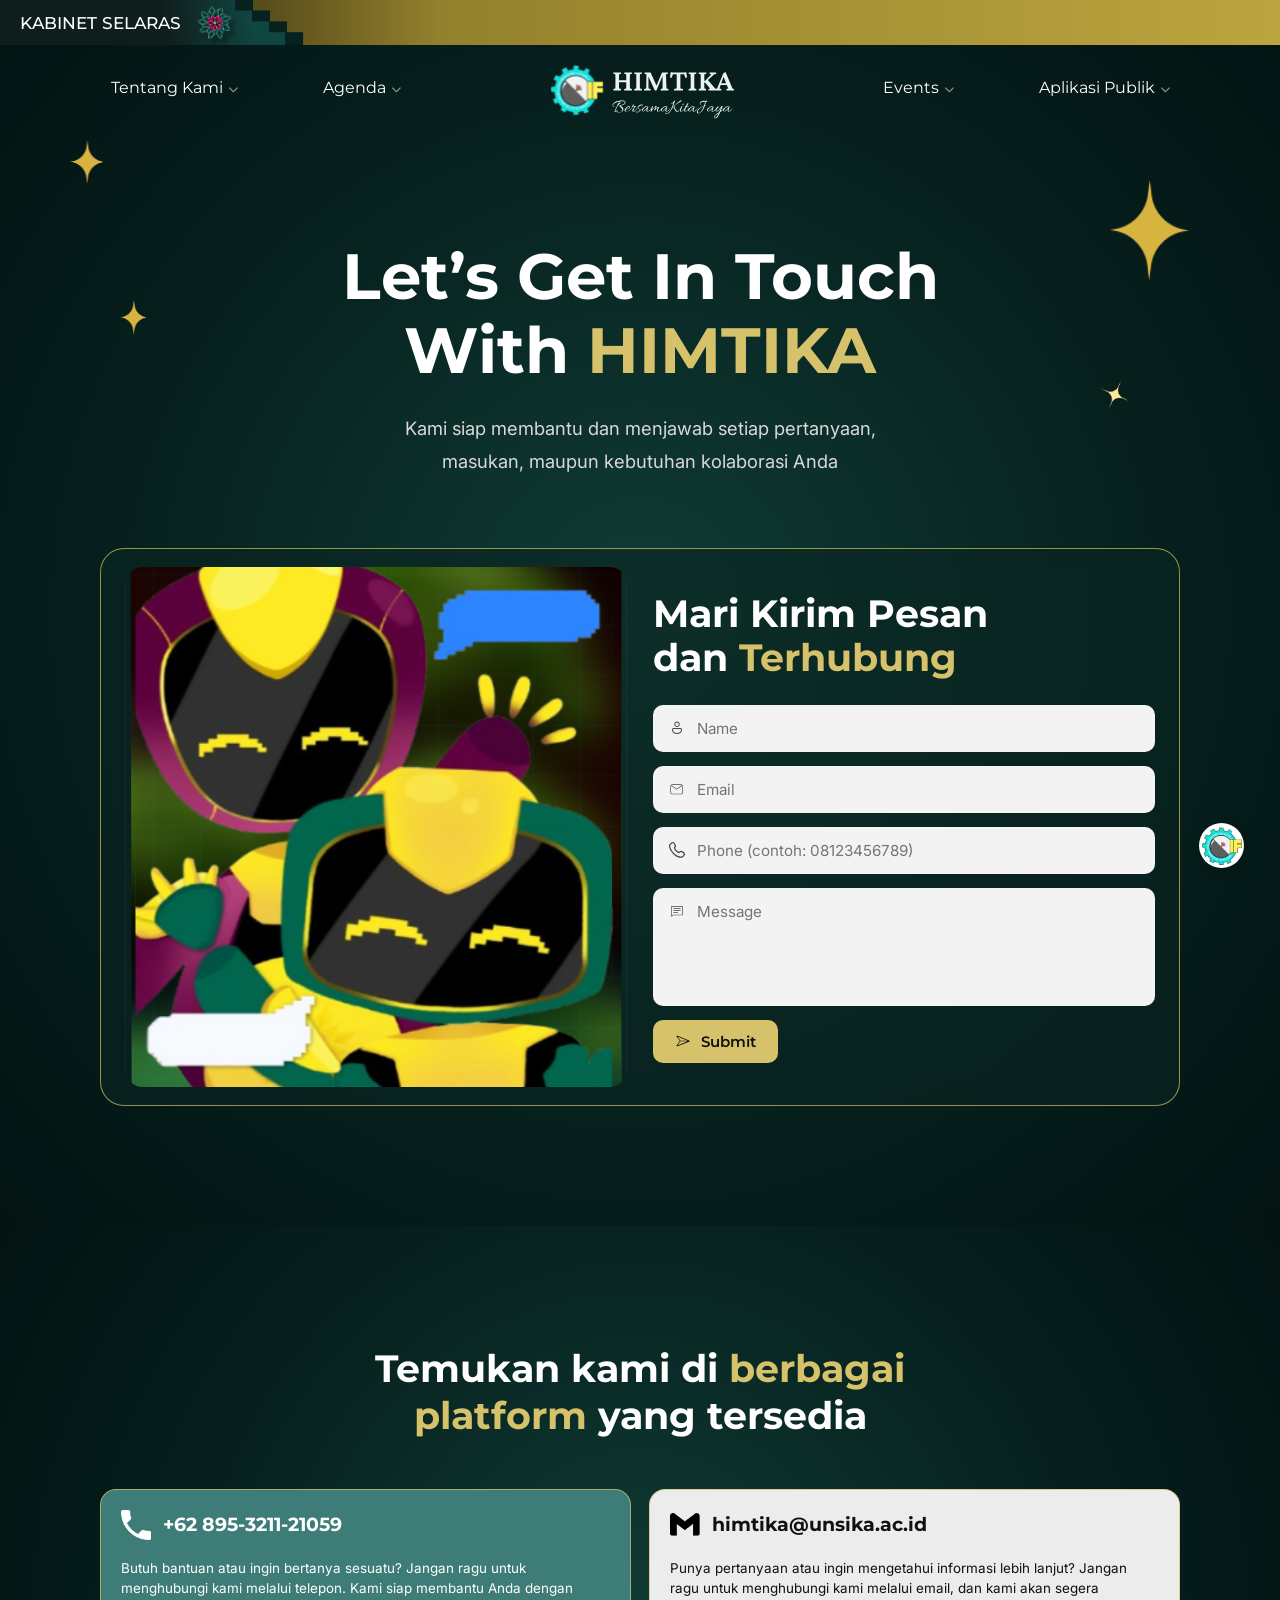
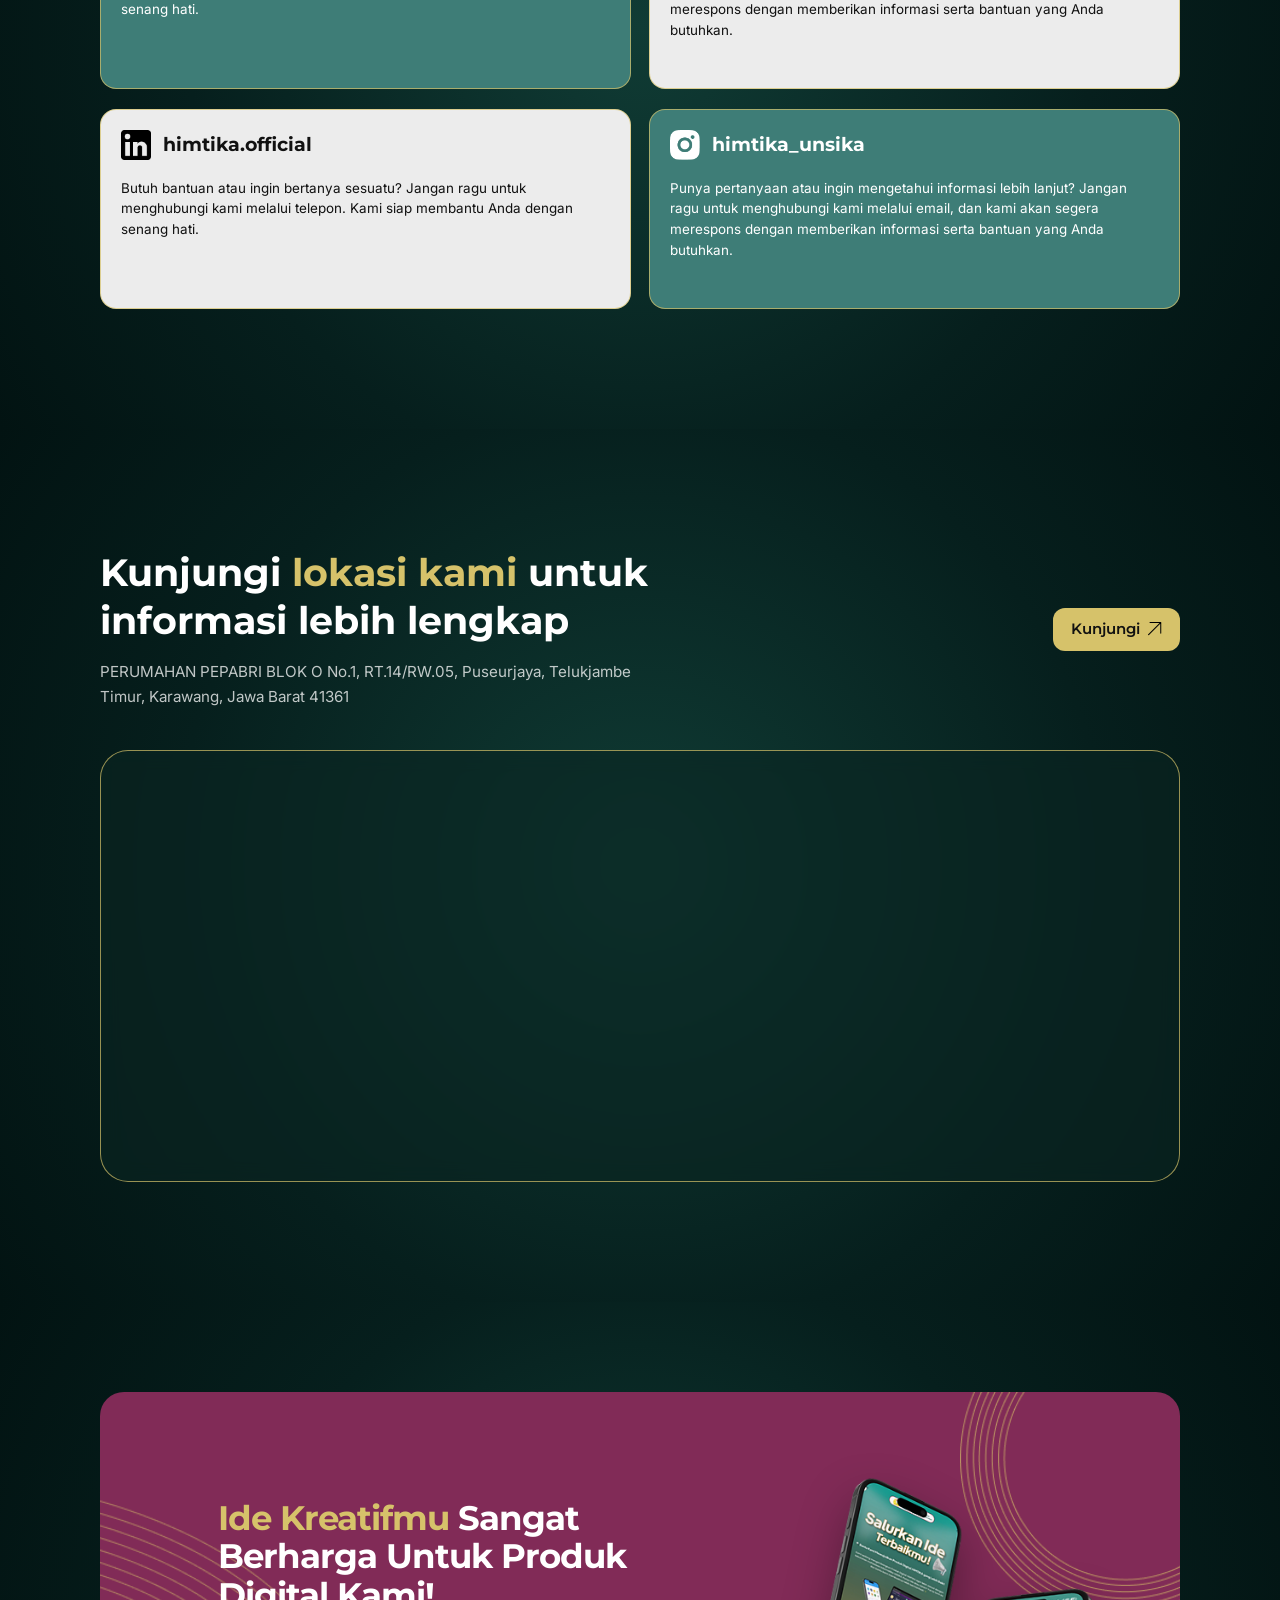
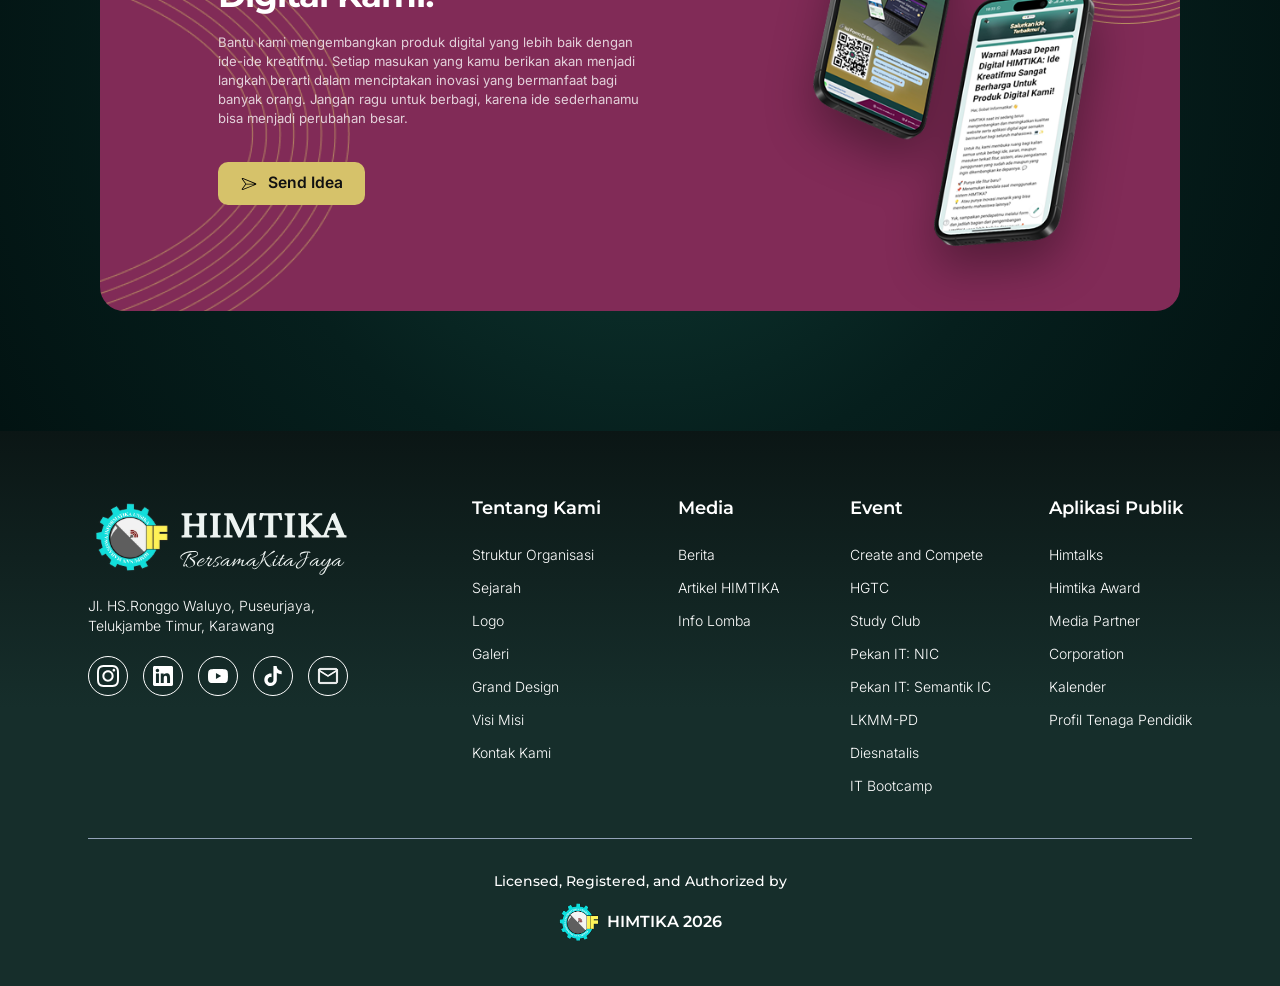
==== commit 794d03e6: "Fix page header footer" ====
--- a/index.html
+++ b/index.html
@@ -124,8 +124,8 @@
                                                     class="fas fa-chevron-down arrow"></i></a>
                                             <ul class="sub_menu">
                                                 <li><a href="https://himtika.cs.unsika.ac.id/open-project/" target="_blank">Create and Compete</a></li>
-                                                <li><a href="https://himtika.cs.unsika.ac.id/hi-link/" target="_blank">Hi-Link: HE</a></li>
-                                                <li><a href="https://himtika.cs.unsika.ac.id/hi-link/" target="_blank">Hi-Link: HGTC</a></li>
+                                                <!-- <li><a href="https://himtika.cs.unsika.ac.id/hi-link/" target="_blank">Hi-Link: HE</a></li> -->
+                                                <li><a href="https://himtika.cs.unsika.ac.id/hi-link/" target="_blank">HGTC</a></li>
                                                 <li><a href="https://himtika.cs.unsika.ac.id/studyclub/" target="_blank">Study Club</a></li>
                                                 <li><a href="https://himtika.cs.unsika.ac.id/pekan-it/" target="_blank">Pekan IT: NIC</a></li>
                                                 <li><a href="https://himtika.cs.unsika.ac.id/pekan-it/detail-semantik/" target="_blank">Pekan IT: Semantik IC</a></li>
@@ -612,7 +612,7 @@
                                     <h3 class="group-title">Event</h3>
                                     <ul class="group-list">
                                         <li><a href="https://himtika.cs.unsika.ac.id/open-project/" target="_blank">Create and Compete</a></li>
-                                        <li><a href="https://himtika.cs.unsika.ac.id/himtika-exchange/" target="_blank">Himtika Exchange</a></li>
+                                        <!-- <li><a href="https://himtika.cs.unsika.ac.id/himtika-exchange/" target="_blank">Himtika Exchange</a></li> -->
                                         <li><a href="https://himtika.cs.unsika.ac.id/hgtc/" target="_blank">HGTC</a></li>
                                         <li><a href="https://himtika.cs.unsika.ac.id/studyclub/" target="_blank">Study Club</a></li>
                                         <li><a href="https://himtika.cs.unsika.ac.id/pekan-it/" target="_blank">Pekan IT: NIC</a></li>
--- a/assets/css/style.css
+++ b/assets/css/style.css
@@ -2850,10 +2850,6 @@
         top: 0px;
     }
 }
-
-
-
-
 /* Button BackToHIMTIKA */
 .Btn-parent {
   position: fixed;
@@ -2932,10 +2928,17 @@
   opacity: 1;
   width: 65%;
   transition-duration: 0.3s;
-  /* padding-right: 5px; */
 }
 /* button click effect*/
 .Btn:active {
   transform: translate(2px, 2px);
 }
+
+/* Sembunyikan tombol melayang selama preloader (tanpa delay saat muncul) */
+body:not(.page-loaded) .Btn-parent,
+body:not(.page-loaded) .back-to-top {
+  opacity: 0 !important;
+  visibility: hidden !important;
+  pointer-events: none;
+}
 /* Button BackToHIMTIKA */
--- a/assets/css/responsive.css
+++ b/assets/css/responsive.css
@@ -268,10 +268,10 @@
 		display: none;
 	} */
 
-    .back-to-top {
-        bottom: 40px; /* Lebih mepet ke bawah */
-        right: 30px;  /* Lebih mepet ke kanan */
-    }
+.back-to-top {
+    bottom: 80px;   /* 20px (bawah Btn) + 45px (tinggi Btn) + 15px (jarak) */
+    right: 22.5px;  /* tombol 40px, tengahnya sejajar dengan Btn HIMTIKA */
+}
 
     .button {
         width: 40px;  /* Kecilin dari 50px ke 40px */
@@ -317,12 +317,7 @@
 	}
 }
 
-@media only screen and (max-width: 480px) {
-    .back-to-top {
-        bottom: 30px; 
-        right: 20px;
-    }
-}
+
 
 @media (max-width: 768px){
     /* Button BackToHIMTIKA */
@@ -330,9 +325,5 @@
         bottom: 20px;
         right: 20px;
     }
-    /* Button BackToHIMTIKA */
-}  
-@media (max-width: 480px) {
-    .Btn-parent { right: 20px; bottom: 20px; }
-    .back-to-top { right: 17.5px; bottom: 80px; }
-}+}
+
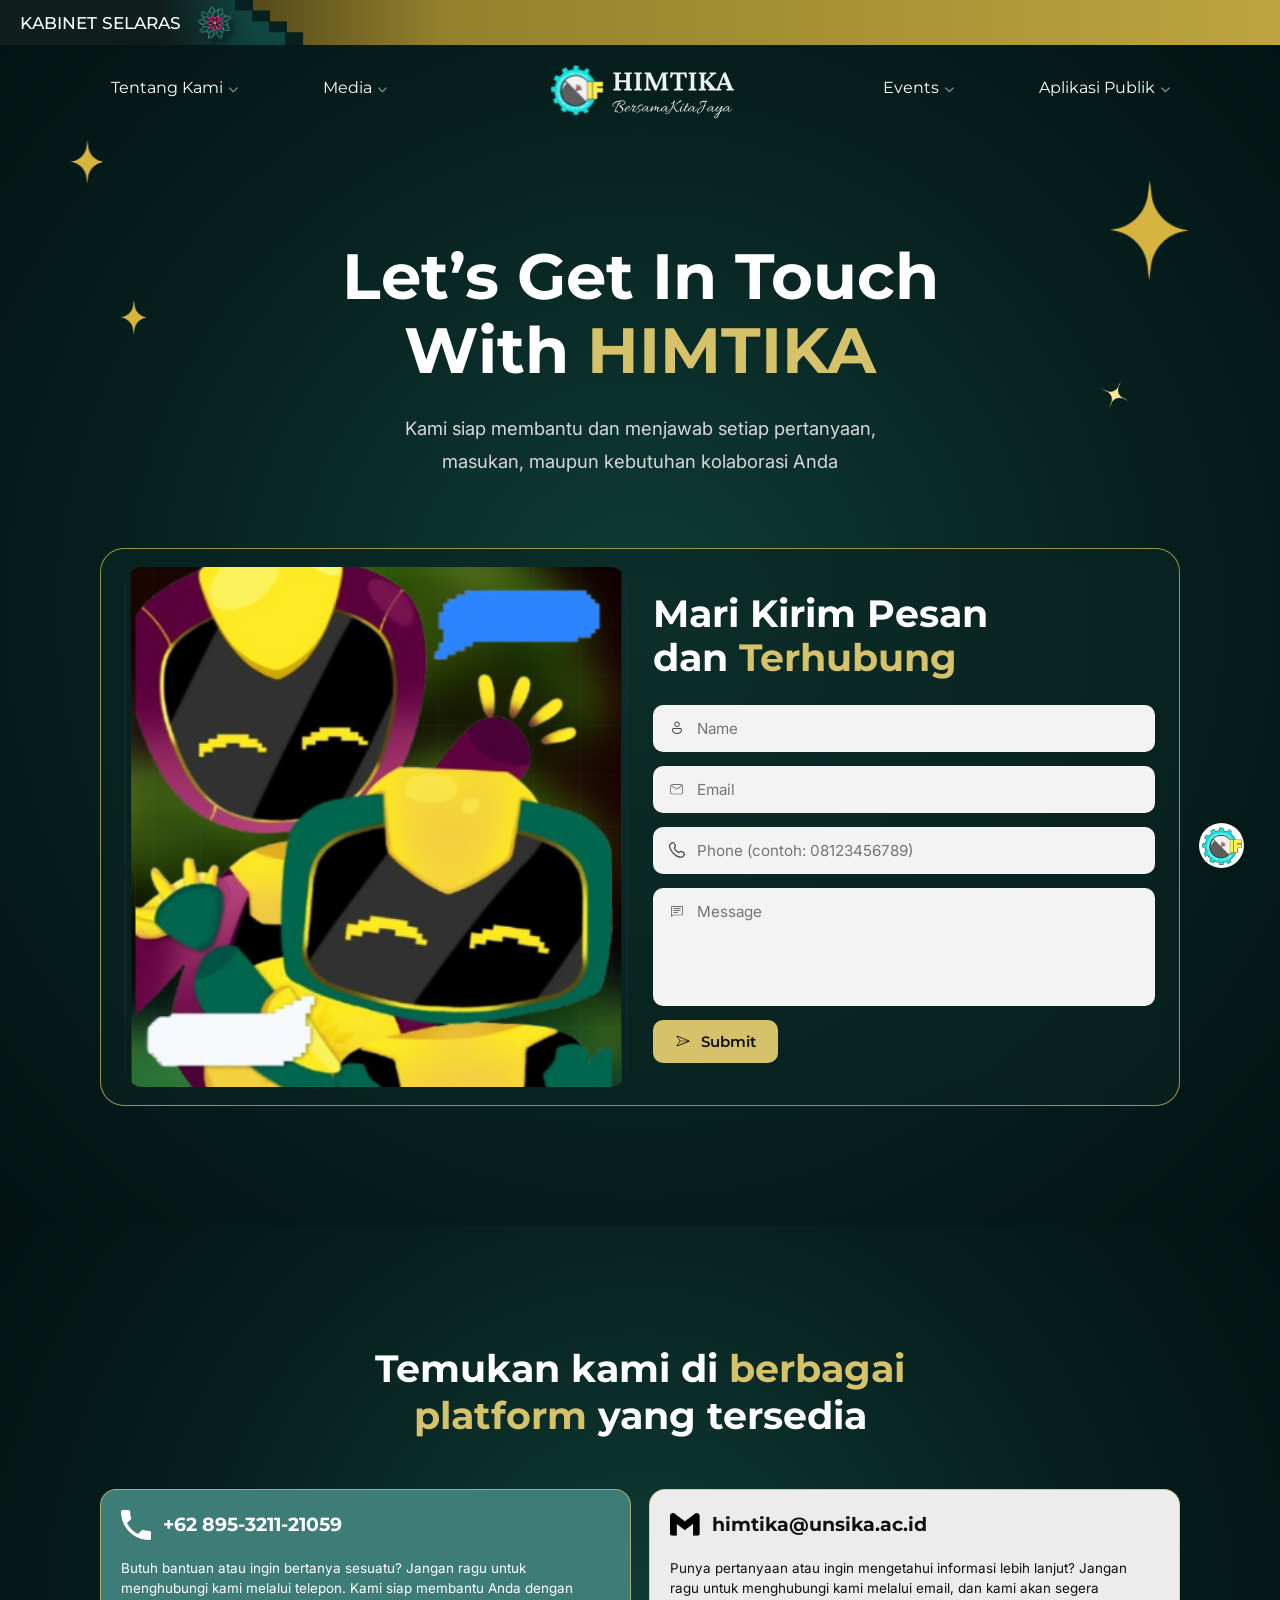
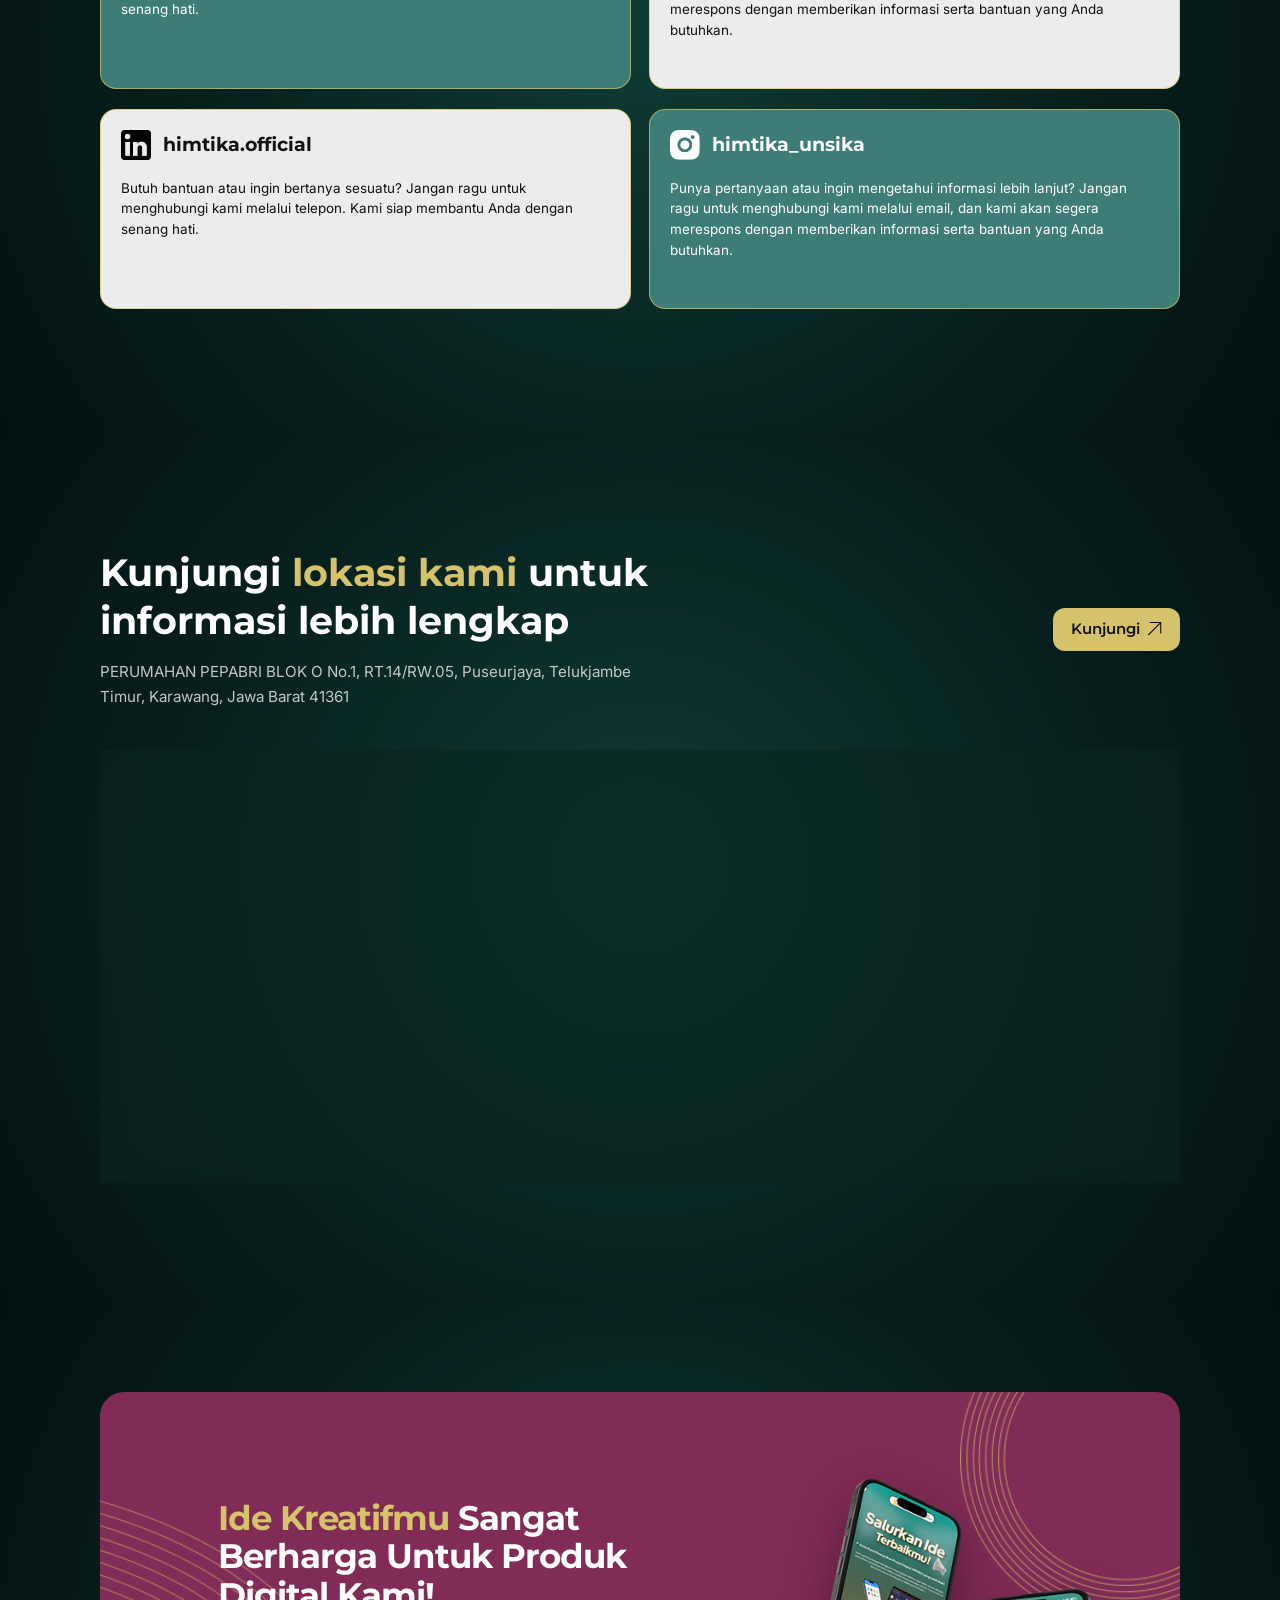
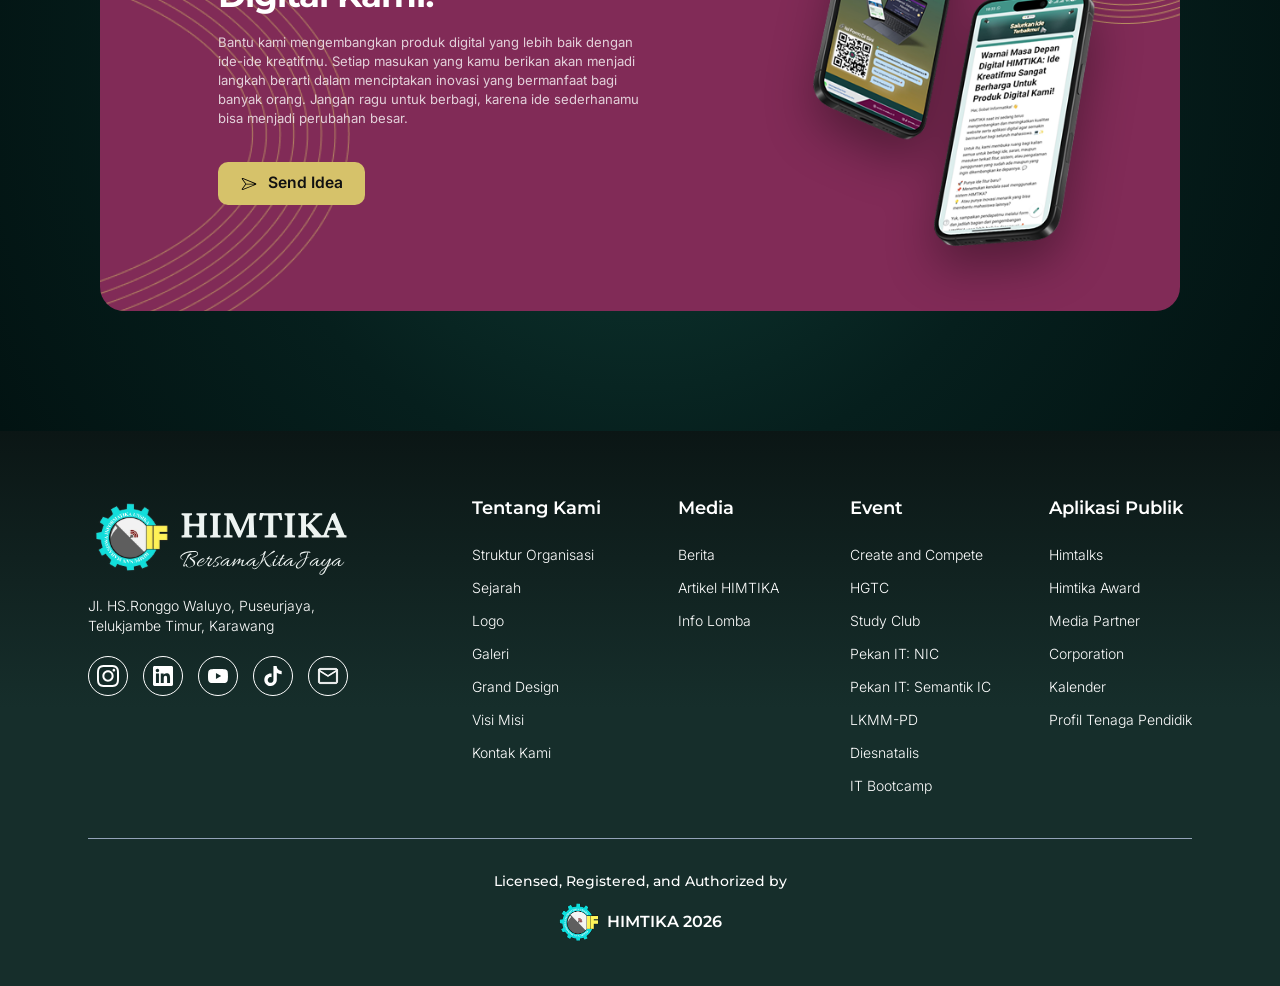
==== commit 5c7b430e: "Fix page header footer" ====
--- a/index.html
+++ b/index.html
@@ -109,7 +109,7 @@
                                             </ul>
                                         </li>
                                         <li class="dropdown">
-                                            <a href="#">Agenda<i class="fas fa-chevron-down arrow"></i></a>
+                                            <a href="#">Media<i class="fas fa-chevron-down arrow"></i></a>
                                             <ul class="sub_menu">
                                                 <li><a href="https://himtika.cs.unsika.ac.id/himtika-awards/">Himtika Awards</a></li>
                                                 <li><a href="https://www.instagram.com/himtika_unsika/" target="_blank">Berita</a></li>
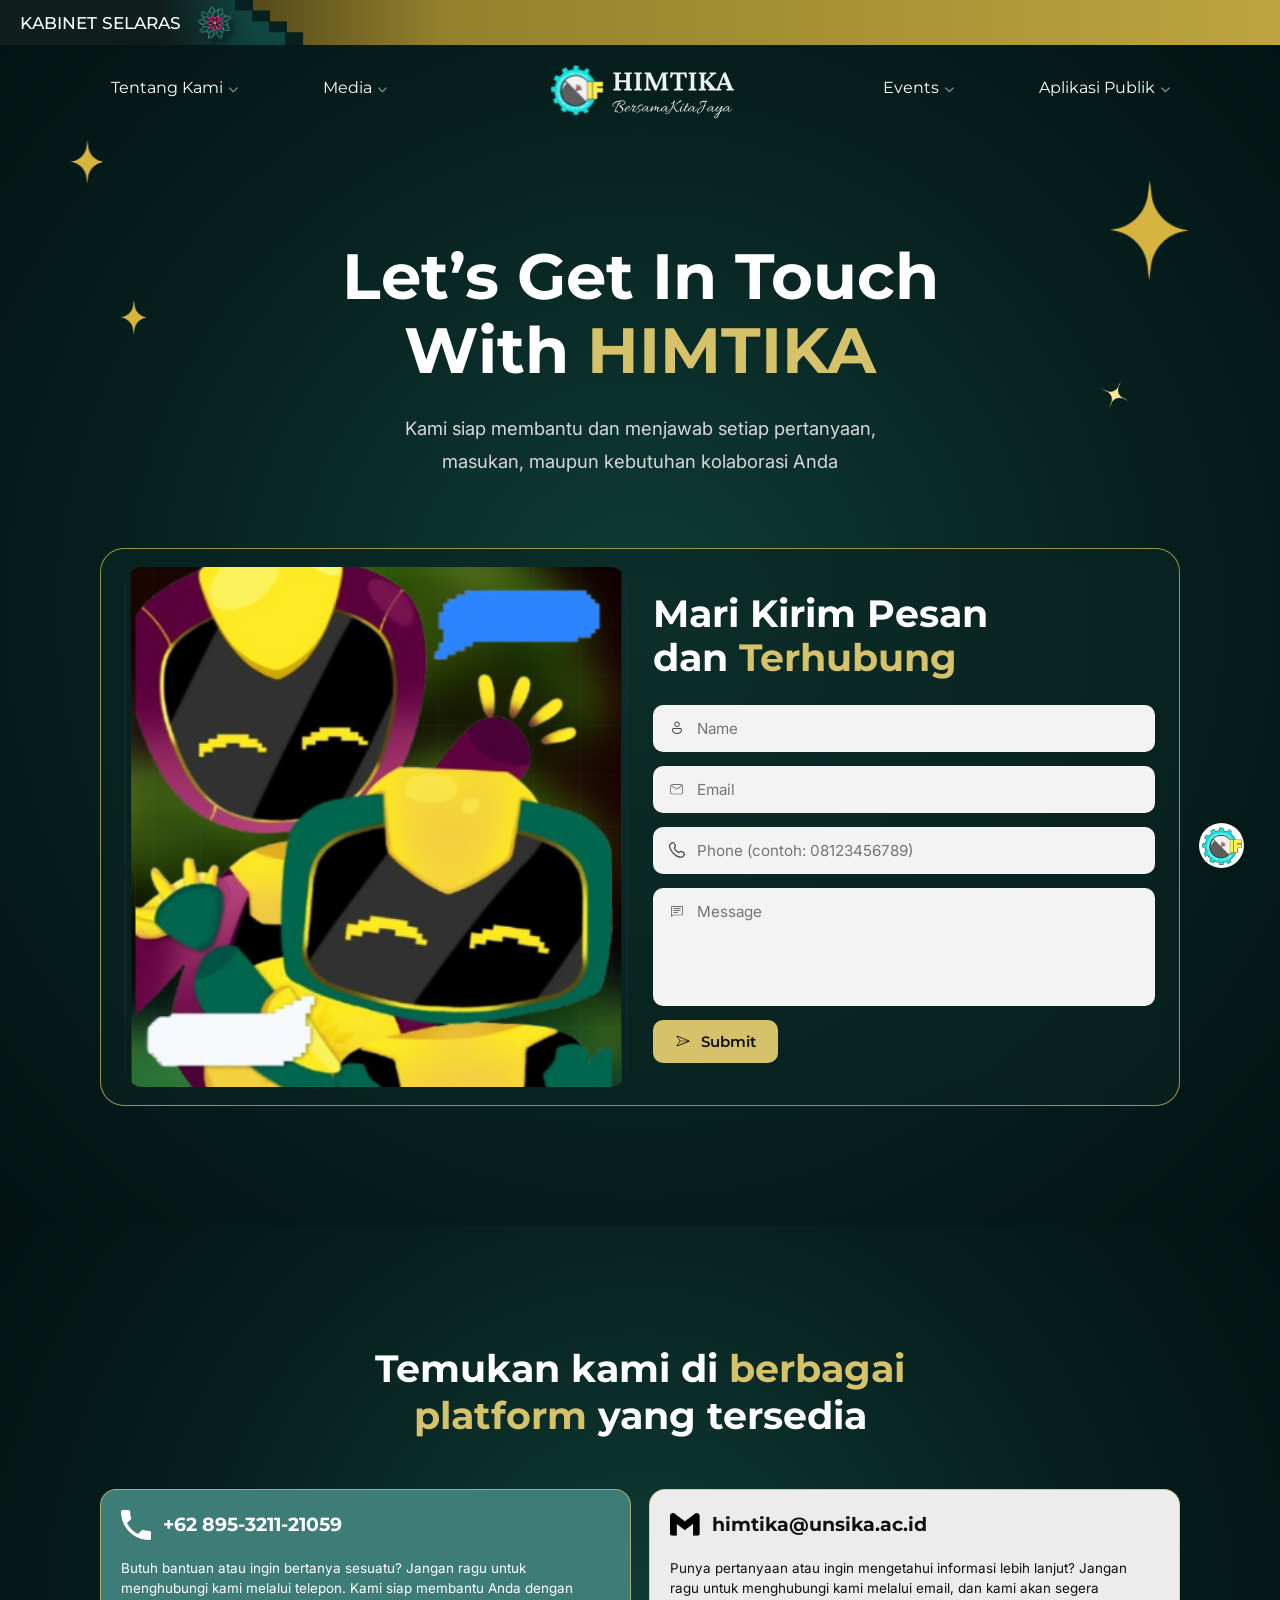
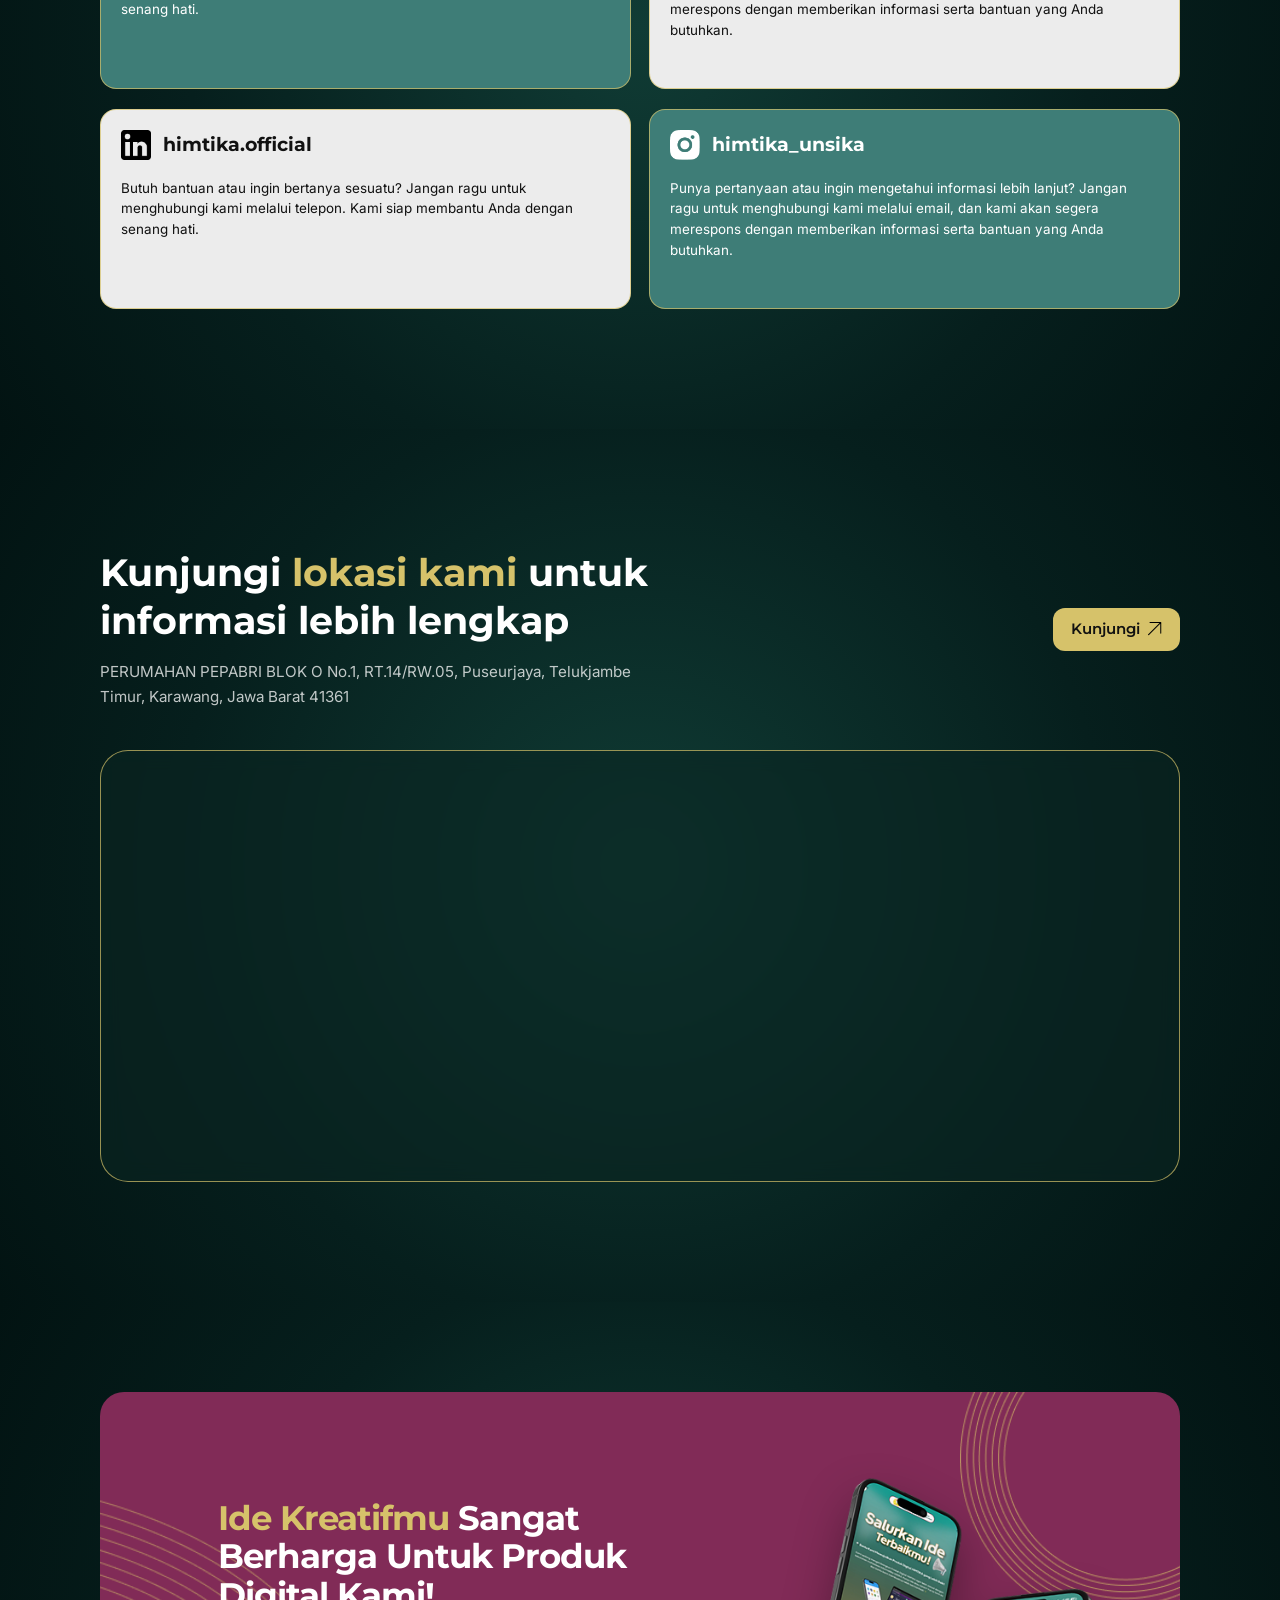
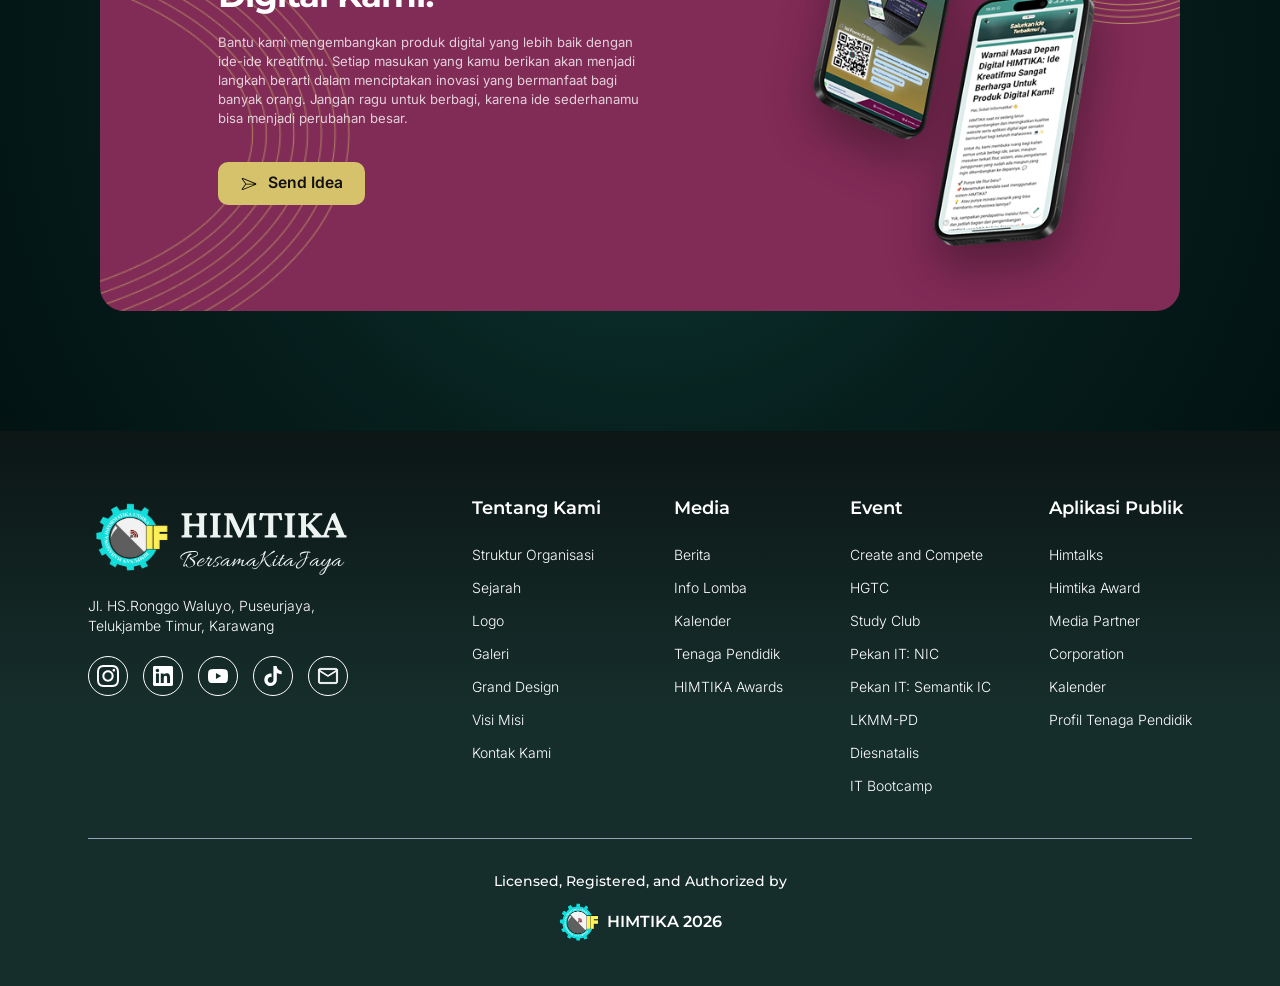
==== commit 299ea214: "Fix page contact" ====
--- a/index.html
+++ b/index.html
@@ -111,10 +111,11 @@
                                         <li class="dropdown">
                                             <a href="#">Media<i class="fas fa-chevron-down arrow"></i></a>
                                             <ul class="sub_menu">
-                                                <li><a href="https://himtika.cs.unsika.ac.id/himtika-awards/">Himtika Awards</a></li>
-                                                <li><a href="https://www.instagram.com/himtika_unsika/" target="_blank">Berita</a></li>
-                                                <li><a href="https://himtika.cs.unsika.ac.id/hikode/">Artikel HIMTIKA</a></li>
-                                                <li><a href="https://www.instagram.com/cnc_himtika/" target="_blank">Info Lomba</a></li>
+                                               <li><a href="https://www.instagram.com/himtika_unsika/">Berita</a></li>
+                                                <li><a href="https://www.instagram.com/cnc_himtika/">Info Lomba</a></li>
+                                                <li><a href="https://himtika.cs.unsika.ac.id/kalender/">Kalender</a></li>
+                                                <li><a href="https://himtika.cs.unsika.ac.id/dosen/">Tenaga Pendidik</a></li>
+                                                <li><a href="https://himtika.cs.unsika.ac.id/himtika-awards/">HIMTIKA Awards</a></li>
                                             </ul>
                                         </li>
                                     </ul>
@@ -600,9 +601,11 @@
                                 <div>
                                     <h3 class="group-title">Media</h3>
                                     <ul class="group-list">
-                                        <li><a href="https://www.instagram.com/himtika_unsika/" target="_blank">Berita</a></li>
-                                        <li><a href="https://himtika.cs.unsika.ac.id/hikode/" target="_blank">Artikel HIMTIKA</a></li>
-                                        <li><a href="https://www.instagram.com/cnc_himtika/" target="_blank">Info Lomba</a></li>
+                                         <li><a href="https://www.instagram.com/himtika_unsika/">Berita</a></li>
+                                        <li><a href="https://www.instagram.com/cnc_himtika/">Info Lomba</a></li>
+                                        <li><a href="https://himtika.cs.unsika.ac.id/kalender/">Kalender</a></li>
+                                        <li><a href="https://himtika.cs.unsika.ac.id/dosen/">Tenaga Pendidik</a></li>
+                                        <li><a href="https://himtika.cs.unsika.ac.id/himtika-awards/">HIMTIKA Awards</a></li>
                                     </ul>
                                 </div>
                             </div>
